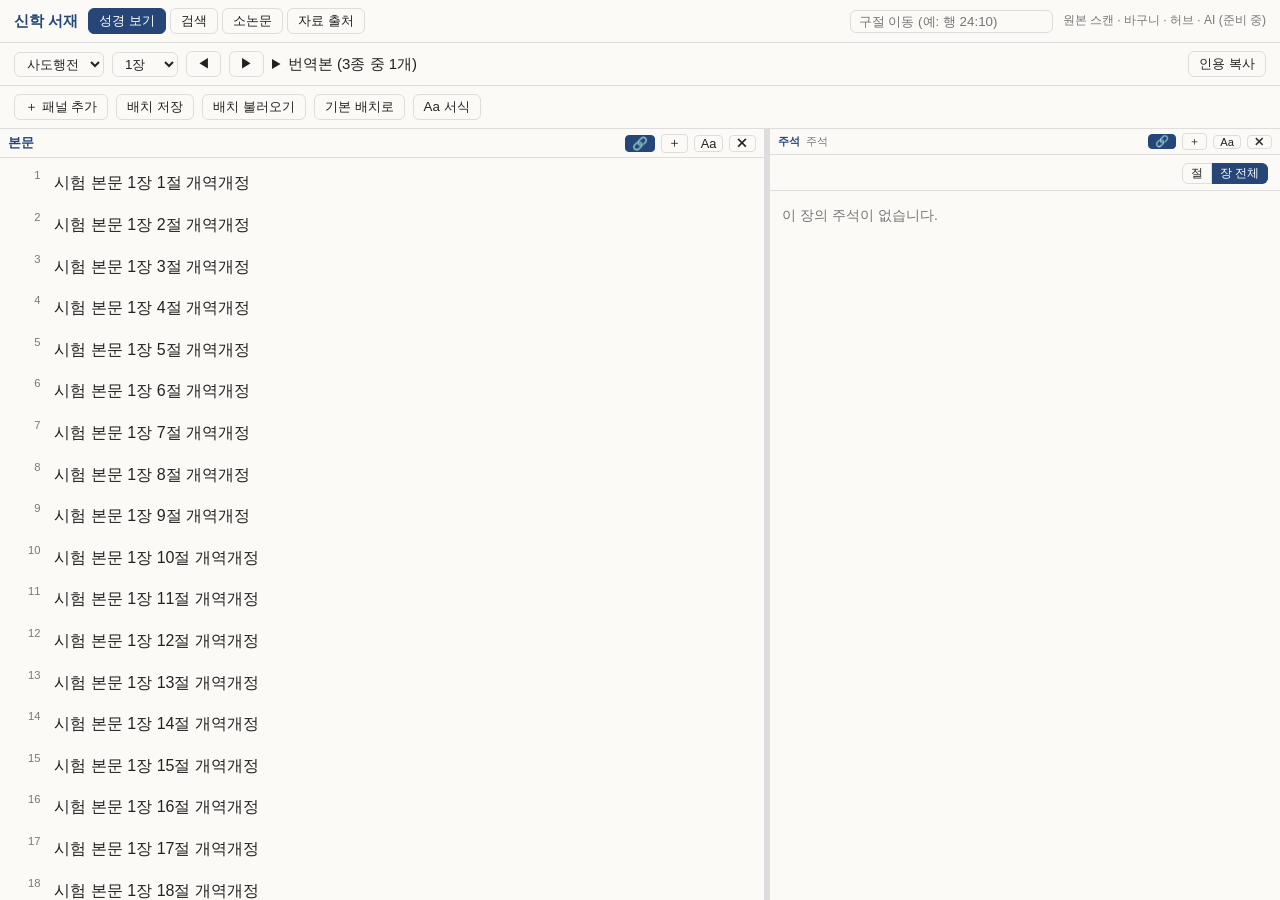
==== ui/index.html @ 029dcd27 "저작권 만료 기본 자료(개역한글·KJV·WEB 등)를 앱에 내장 - bundle.resources에 resources/free/* 추가(퍼블릭 도메인 자료 2묶음 + 선언) - 첫" ====
<!doctype html>
<html lang="ko">
<head>
<meta charset="utf-8">
<title>신학 서재</title>
<link rel="stylesheet" href="fonts.css">
<link rel="stylesheet" href="style.css">
<link rel="stylesheet" href="layout.css">
</head>
<body>
<header>
  <strong class="brand">신학 서재</strong>
  <nav id="tabs">
    <button data-view="bible" class="on">성경 보기</button>
    <button data-view="search">검색</button>
    <button data-view="articles">소논문</button>
    <button data-view="sources">자료 출처</button>
  </nav>
  <span class="spacer"></span>
  <input id="goto" placeholder="구절 이동 (예: 행 24:10)" size="22">
  <span class="future" title="이번 범위가 아닙니다">원본 스캔 · 바구니 · 허브 · AI (준비 중)</span>
</header>
<main>
  <section id="view-bible">
    <div class="bar">
      <select id="book"></select>
      <select id="chap"></select>
      <button id="prev">◀</button><button id="next">▶</button>
      <details id="vers-box" class="versbox"><summary id="vers-sum">번역본</summary><div id="vers" class="vers"></div></details>
      <span class="spacer"></span>
      <button id="cite" title="선택한 절과 출처를 복사합니다 (2,000자 제한)">인용 복사</button>
    </div>
    <div class="bar layout-bar">
      <button id="add-panel" title="패널 추가">＋ 패널 추가</button>
      <button id="layout-save" title="이름 붙여 배치 저장">배치 저장</button>
      <button id="layout-load" title="저장한 배치 불러오기">배치 불러오기</button>
      <button id="layout-default" title="기본 배치로">기본 배치로</button>
      <button id="format-btn" title="글 서식">Aa 서식</button>
      <span id="layout-name" class="muted"></span>
    </div>
    <div id="workspace"><div id="narrow-bar" class="narrow-bar" hidden></div><div id="panes"></div></div>
  </section>
  <section id="view-search" hidden>
    <div class="bar">
      <div id="idxnote" class="muted" hidden></div><input id="q" placeholder="검색어 (구절 표기를 넣으면 그 자리로 이동)" size="40">
      <select id="area"><option value="bible">성경 본문(고른 번역본)</option><option value="comm">주석</option></select>
      <button id="dosearch">검색</button>
    </div>
    <div id="results" class="pane"></div>
  </section>
  <section id="view-articles" hidden>
    <div class="cols"><div id="articlelist" class="pane"></div><div id="articlebody" class="pane side"><p id="article-empty">왼쪽 목록에서 소논문을 누르면 본문이 나옵니다.</p></div></div>
  </section>
  <section id="view-sources" hidden>
    <div class="pane">
      <div id="updbox" class="bar"><span id="updver" class="muted"></span> <button id="updcheck">업데이트 확인</button> <button id="updgo" hidden>지금 다시 시작</button> <span id="updmsg" class="muted"></span> <details class="src-help"><summary>업데이트용 GitHub 주소</summary><div class="bar"><input id="updtoken" type="password" placeholder="https://…@github.com/소유자/저장소 (비워 두면 자료 출처의 주소를 씁니다)" size="50"><button id="updtokensave">저장</button></div></details></div>
      <div id="firstrun" class="note" hidden>처음 쓰시나요? 아래 <b>기본 자료 받기</b>로 저작권 자유 자료를 바로 받거나, <b>주소 넣기</b>로 받은 주소를 붙여 넣으세요.</div>
      <div class="bar"><button id="freebtn">기본 자료 받기 (저작권 자유)</button> <button id="pickfiles">파일로 추가</button> <button id="pickfolder">폴더로 추가</button> <span class="muted">(파일·폴더를 이 창에 끌어다 놓아도 됩니다)</span></div>
      <div id="freestatus" class="note" hidden><b id="freestatus-label">기본 자료(저작권 만료) 설치됨</b> <button id="free-reinstall">기본 자료 다시 설치</button></div>
      <details class="src-help"><summary>기본 자료 저작권 안내</summary><p class="muted">개역한글 © 대한성서공회 1961 — 저작재산권 보호기간 만료(2011-12-31). 성명 표시 및 본문 동일성 유지. / KJV 1769 Public Domain (영국은 Crown copyright) / WEB · YLT · Darby · NHEB Public Domain / 원어사전 BDB·Thayer·Strong Public Domain</p></details>
      <h3>자료 출처 추가 (주소 넣기)</h3>
      <p class="muted">받은 주소 하나를 붙여 넣으세요. 주소는 운영체제 보안 저장소에만 보관되고 화면과 기록에 남기지 않습니다.</p>
      <details class="src-help"><summary>주소 형식 보기</summary><p class="muted"><b>GitHub 주소</b>: <code>https://&lt;토큰&gt;@github.com/&lt;소유자&gt;/&lt;저장소&gt;</code> (공개 저장소는 토큰 없이 <code>https://github.com/&lt;소유자&gt;/&lt;저장소&gt;</code>). 릴리스 db 의 자료를 받습니다. 그 밖에는 <code>…/theolib.json</code> 주소를 넣습니다.</p></details>
      <div class="bar"><input id="srcurl" type="password" placeholder="https://…@github.com/소유자/저장소 또는 …/theolib.json" size="60"><button id="srcshow" title="주소 보기">보기</button><button id="srccheck">확인</button></div>
      <div id="srcpreview"></div>
      <div id="itemsbox"></div>
      <h3>설치된 출처</h3>
      <div id="srclist"></div>
      <div id="progress" hidden><div class="barfill"><div id="fill"></div></div><span id="ptext"></span> <button id="cancel">취소</button><div id="pitems" class="muted"></div></div>
      <div id="srcmsg" class="muted"></div>
    </div>
  </section>
</main>
<script src="dev-mock.js"></script>
<script src="format.js"></script>
<script src="layout.js"></script>
<script src="app.js"></script>
</body>
</html>
---- ui/fonts.css ----
/* fonts.css — 앱에 내장한 글꼴(ui/fonts/*.woff2).
   인터넷·CDN 을 쓰지 않고 앱 안의 파일만 부른다.
   출처: 나눔글꼴(NAVER, SIL OFL 1.1) · 서울서체(서울특별시, 공공누리 제1유형) */

/* ---- 나눔고딕 */
@font-face {
  font-family: '나눔고딕';
  font-weight: 400;
  font-style: normal;
  font-display: swap;
  src: url('fonts/NanumGothic-Regular.woff2') format('woff2');
}
@font-face {
  font-family: '나눔고딕';
  font-weight: 700;
  font-style: normal;
  font-display: swap;
  src: url('fonts/NanumGothic-Bold.woff2') format('woff2');
}

/* ---- 나눔명조 */
@font-face {
  font-family: '나눔명조';
  font-weight: 400;
  font-style: normal;
  font-display: swap;
  src: url('fonts/NanumMyeongjo-Regular.woff2') format('woff2');
}
@font-face {
  font-family: '나눔명조';
  font-weight: 700;
  font-style: normal;
  font-display: swap;
  src: url('fonts/NanumMyeongjo-Bold.woff2') format('woff2');
}

/* ---- 나눔바른고딕 */
@font-face {
  font-family: '나눔바른고딕';
  font-weight: 400;
  font-style: normal;
  font-display: swap;
  src: url('fonts/NanumBarunGothic-Regular.woff2') format('woff2');
}
@font-face {
  font-family: '나눔바른고딕';
  font-weight: 700;
  font-style: normal;
  font-display: swap;
  src: url('fonts/NanumBarunGothic-Bold.woff2') format('woff2');
}

/* ---- 나눔스퀘어 */
@font-face {
  font-family: '나눔스퀘어';
  font-weight: 400;
  font-style: normal;
  font-display: swap;
  src: url('fonts/NanumSquare-Regular.woff2') format('woff2');
}
@font-face {
  font-family: '나눔스퀘어';
  font-weight: 700;
  font-style: normal;
  font-display: swap;
  src: url('fonts/NanumSquare-Bold.woff2') format('woff2');
}

/* ---- 서울한강체 */
@font-face {
  font-family: '서울한강체';
  font-weight: 400;
  font-style: normal;
  font-display: swap;
  src: url('fonts/SeoulHangang-Medium.woff2') format('woff2');
}
@font-face {
  font-family: '서울한강체';
  font-weight: 700;
  font-style: normal;
  font-display: swap;
  src: url('fonts/SeoulHangang-Bold.woff2') format('woff2');
}

/* ---- 서울남산체 */
@font-face {
  font-family: '서울남산체';
  font-weight: 400;
  font-style: normal;
  font-display: swap;
  src: url('fonts/SeoulNamsan-Medium.woff2') format('woff2');
}
@font-face {
  font-family: '서울남산체';
  font-weight: 700;
  font-style: normal;
  font-display: swap;
  src: url('fonts/SeoulNamsan-Bold.woff2') format('woff2');
}
---- ui/style.css ----
:root{--bg:#fbfaf7;--fg:#222;--mut:#777;--line:#ddd;--acc:#264678;--sel:#fff3c4;--err:#c0392b}
@media (prefers-color-scheme:dark){:root{--bg:#1c1c1e;--fg:#e8e8e8;--mut:#999;--line:#3a3a3c;--acc:#8fb4ee;--sel:#4a4220;--err:#e06c75}}
*{box-sizing:border-box}
html,body{height:100%;margin:0}
body{background:var(--bg);color:var(--fg);font-family:var(--ui-font,-apple-system,"Apple SD Gothic Neo","Malgun Gothic",sans-serif);font-size:var(--ui-size,15px);line-height:var(--ui-line,1.6);letter-spacing:var(--ui-letter,0em);display:flex;flex-direction:column}
header{display:flex;gap:10px;align-items:center;padding:8px 14px;border-bottom:1px solid var(--line)}
.brand{color:var(--acc)}
.spacer{flex:1}
.future{font-size:.8em;color:var(--mut)}
nav button,.bar button,button{background:none;border:1px solid var(--line);color:var(--fg);padding:3px 10px;border-radius:6px;cursor:pointer}
nav button.on,button.on{background:var(--acc);color:#fff;border-color:var(--acc)}
input,select{background:var(--bg);color:var(--fg);border:1px solid var(--line);border-radius:6px;padding:3px 8px}
main{flex:1;min-height:0;display:flex}
section{flex:1;display:flex;flex-direction:column;min-width:0}
section[hidden]{display:none}
.bar{display:flex;gap:8px;align-items:center;padding:8px 14px;border-bottom:1px solid var(--line);flex-wrap:wrap}
.vers label{margin-right:8px;white-space:nowrap;font-size:.867em}
.cols{flex:1;display:flex;min-height:0}
.pane{overflow:auto;padding:12px 16px;flex:1}
.side{flex:0 0 42%;border-left:1px solid var(--line)}
.muted{color:var(--mut)}
.vrow{display:flex;gap:14px;padding:4px 6px;border-radius:6px;cursor:pointer}
.vrow.sel{background:var(--sel)}
.vrow .n{color:var(--mut);width:2em;text-align:right;flex:none}
.vrow .t{flex:1;min-width:0}
.vrow .t .vn{font-size:.733em;color:var(--mut);margin-right:6px}
a.sc{font-size:.667em;color:var(--acc);vertical-align:super;margin:0 2px;cursor:pointer;text-decoration:none}
.subtabs{display:flex;gap:4px;flex-wrap:wrap;margin:6px 0}
.subtabs button.on{font-weight:600}
.note{border-top:1px solid var(--line);padding:8px 0}
.note h4{margin:0 0 4px;font-size:.933em}
.tag{display:inline-block;font-size:.733em;background:var(--line);border-radius:10px;padding:0 8px;margin-right:6px;color:var(--fg)}
table.parse{border-collapse:collapse;font-size:.867em;width:100%}
table.parse td,table.parse th{border-bottom:1px solid var(--line);padding:2px 6px;text-align:left}
table.parse tr{cursor:pointer}
.lex{border:1px solid var(--line);border-radius:8px;padding:8px 12px;margin-top:10px}
.hit{padding:6px 0;border-bottom:1px solid var(--line);cursor:pointer}
.sr-summary{color:var(--mut);font-size:.867em;margin-bottom:4px}
.sr-filter-bar{display:flex;gap:6px;flex-wrap:wrap;margin:6px 0 10px}
.sr-filter{font-size:.8em}
.sr-empty{padding:16px 8px;text-align:center}
.sr-empty p{margin:4px 0}
.hit b{background:var(--sel);color:inherit}
.hit mark{background:var(--hl,#ffe08a);color:inherit}
.file{display:flex;gap:10px;align-items:center;padding:4px 0}
.barfill{height:8px;background:var(--line);border-radius:4px;overflow:hidden;width:360px;display:inline-block;vertical-align:middle}
#fill{height:100%;width:0;background:var(--acc)}
.err{color:var(--err,#c0392b)}

.versbox{display:inline-block;vertical-align:top;position:relative}
.versbox .vers{position:absolute;z-index:5;background:var(--bg,#fff);border:1px solid var(--line,#bbb);padding:6px;max-height:320px;overflow:auto;width:340px}
.versbox .vers label{display:block;white-space:nowrap}
.versbox .vers .g{font-weight:bold;margin-top:4px}
#article-title{font-weight:bold}
progress{width:260px}

table.items{border-collapse:collapse;width:100%}
table.items th{cursor:pointer;text-align:left;background:#f3f3f3;position:sticky;top:0}
table.items td,table.items th{padding:2px 8px;border-bottom:1px solid #eee}
table.items tr.hidden-row{opacity:.45}
table.items tr.hidden-row:hover{opacity:.8}
.hide-toggle{font-size:11px;padding:0 6px;margin-right:6px;border:1px solid var(--line);border-radius:4px;background:none;color:var(--mut);cursor:pointer}
.src-help summary{cursor:pointer;color:var(--acc);font-size:13px}
.itemscroll{max-height:420px;overflow:auto;border:1px solid #ddd}

/* ---- 자료 받기: 종류별 상자·타일·영역 선택 ---- */
#itemsbox{display:flex;flex-direction:column;min-height:0;border:1px solid var(--line);border-radius:8px;background:var(--bg);position:relative}
#itemsbox .it-bar{display:flex;gap:8px;align-items:center;padding:8px 12px;border-bottom:1px solid var(--line);flex-wrap:wrap}
#itemsbox .it-bar input{flex:1 1 180px;min-width:120px}
#itemsbox .it-fbtn{border:1px solid var(--line);border-radius:14px;padding:2px 12px;font-size:12.5px;background:none;color:var(--fg);cursor:pointer}
#itemsbox .it-fbtn.on{background:var(--acc);color:#fff;border-color:var(--acc)}
/* 스크롤 영역: 높이를 명시해 내부 스크롤을 만들고, 아래 고정 줄이 항상 보이게 한다. */
#itemsbox .it-scroll{overflow:auto;flex:1;min-height:200px;max-height:min(58vh,720px);padding:10px 12px;display:flex;flex-direction:column;gap:6px}
.it-empty{padding:20px;text-align:center}

/* ---- 접힌 요약 줄 목록 ---- */
.it-row{border:1px solid var(--line);border-radius:8px;overflow:hidden}
.it-row-head{display:flex;align-items:center;gap:10px;padding:7px 12px;cursor:pointer}
.it-row-head .spacer{flex:1}
.it-row-name{font-weight:700;font-size:14px;white-space:nowrap}
.it-row-meta{font-size:12.5px;white-space:nowrap;overflow:hidden;text-overflow:ellipsis}
/* 세 상태 체크박스(전부/일부/없음) —— 브라우저 기본 모양에 기대지 않고 CSS 로 그린다 */
.it-cbox{flex:none;width:18px;height:18px;border:1.5px solid var(--line);border-radius:4px;background:var(--bg);cursor:pointer;padding:0;position:relative}
.it-cbox.on{background:var(--acc);border-color:var(--acc)}
.it-cbox.on::after{content:'';position:absolute;left:5px;top:2px;width:5px;height:9px;border:solid #fff;border-width:0 2px 2px 0;transform:rotate(45deg)}
.it-cbox.part{border-color:var(--acc)}
.it-cbox.part::after{content:'';position:absolute;left:3px;top:8px;width:10px;height:2px;background:var(--acc)}
.it-row-exp{flex:none;border:none;background:none;color:var(--acc);cursor:pointer;font-size:14px;padding:0;min-width:16px}
.it-row-body{padding:4px 8px 8px 12px;border-top:1px solid var(--line);background:color-mix(in srgb, var(--line) 12%, transparent)}
.it-row-body[hidden]{display:none}
.it-card{border:1px solid var(--line);border-radius:10px;overflow:visible;outline:none;padding:0 0 4px}
.it-card:focus-within{box-shadow:0 0 0 2px var(--acc)}
.it-head{display:flex;align-items:center;gap:10px;padding:8px 12px;background:color-mix(in srgb, var(--line) 40%, transparent);border-bottom:1px solid var(--line);border-radius:10px 10px 0 0}
.it-cfold{border:none;background:none;color:var(--fg);cursor:pointer;font-size:14px;display:flex;align-items:center;gap:4px;padding:0}
.it-stats{font-size:12.5px}
.it-selall{border:1px solid var(--line);border-radius:6px;background:none;color:var(--acc);cursor:pointer;font-size:12.5px;padding:2px 10px}
.it-sub{margin-top:8px}
.it-subh{font-size:12px;color:var(--mut);font-weight:600;margin:0 2px 6px}
.it-tiles{display:grid;grid-template-columns:repeat(auto-fill,minmax(min(210px,100%),1fr));gap:8px;min-width:0}
.it-tile{position:relative;display:flex;flex-direction:column;gap:3px;align-items:flex-start;text-align:left;border:1px solid var(--line);border-radius:8px;background:var(--bg);padding:8px 10px;cursor:pointer;color:var(--fg);overflow:hidden;user-select:none;-webkit-user-select:none;min-height:0}
.it-tile.on{border-color:var(--acc);border-width:2px;padding:7px 9px;background:color-mix(in srgb, var(--acc) 8%, var(--bg));box-shadow:0 0 0 1px var(--acc)}
.it-tile.on .it-name,.it-tile.on .it-tile-meta,.it-tile.on .it-grp,.it-tile.on .it-bytes,.it-tile.on .it-license{color:var(--fg)}
.it-tile.hidden .it-name,.it-tile.hidden .it-tile-meta,.it-tile.hidden .it-license{opacity:.55}
.it-tile-top{display:flex;align-items:center;justify-content:space-between;gap:6px;width:100%}
.it-name{font-weight:700;font-size:14px}
.it-hide{font-size:10px;color:var(--mut);cursor:pointer;border:1px solid var(--line);border-radius:4px;padding:0 5px;opacity:0;transition:opacity .12s}
.it-tile:hover .it-hide,.it-tile:focus-within .it-hide{opacity:1}
.it-tile-meta{display:flex;align-items:center;gap:8px;font-size:12px;color:var(--mut);flex-wrap:wrap}
.it-grp{font-size:12px;color:var(--mut)}
.it-status{font-size:11px;border-radius:10px;padding:0 8px;line-height:1.5}
.it-status.st-have{color:#2e7d32;background:color-mix(in srgb, #2e7d32 15%, transparent)}
.it-status.st-new{color:#b45309;background:color-mix(in srgb, #b45309 15%, transparent)}
.it-bytes{font-size:12px}
.it-license{font-size:11px;color:var(--mut)}
.it-progress{position:absolute;left:0;bottom:0;height:3px;width:0;background:var(--acc)}
.it-foot{display:flex;gap:8px;align-items:center;padding:8px 12px;border-top:1px solid var(--line);background:var(--bg);z-index:3;flex:none;position:sticky;bottom:0;box-shadow:0 -2px 6px color-mix(in srgb, var(--fg) 8%, transparent)}
.it-foot .spacer{flex:1}
.it-foot button{min-height:32px}
.it-rect{position:fixed;border:1px solid var(--acc);background:color-mix(in srgb, var(--acc) 15%, transparent);z-index:1000;pointer-events:none}
.dragging{user-select:none;-webkit-user-select:none;cursor:crosshair}
.dragging *{user-select:none!important;-webkit-user-select:none!important}

/* 390px 이하: 타일 한 열 */
@media (max-width: 430px){
  .it-tiles{grid-template-columns:minmax(0,1fr)}
}

/* ---- 소논문 화면 ---- */
#view-articles .cols{flex:1;display:flex;min-height:0}
#articlelist{flex:0 0 38%;min-width:0}
#articlebody.side{flex:1 1 auto;flex-basis:auto}
#articlelist .hit{padding:8px 10px;border-radius:6px}
#articlelist .hit:hover{background:var(--sel)}
#articlelist .hit.sel{background:var(--sel)}
#article-title{font-weight:700;font-size:1.2em;margin:0 0 12px;line-height:1.4}
#articlebody .art-body{max-width:var(--body-maxw,46em)}
#article-meta{font-size:.8em;color:var(--mut);margin:0 0 12px}
#article-empty{color:var(--mut);padding:16px 8px}
/* 좁은 화면: 목록과 본문을 위아래로(본문은 선택 후에만) */
@media (max-width: 719px){
  #view-articles .cols{flex-direction:column}
  #articlelist{flex:none;max-height:40%;overflow:auto;border-bottom:1px solid var(--line)}
  #articlebody.side{flex:1;border-left:none}
}


/* ---- 좁은 화면(720px 미만): 위쪽 바가 줄바꿈되어 넘치지 않고, 누르는 단추는 36px 이상 */
@media (max-width: 719px) {
  header { flex-wrap: wrap; gap: 8px; padding: 8px 10px; }
  header .future { display: none; } /* 비필수 안내 문구 숨김 */
  #goto { min-width: 0; flex: 1 1 120px; }
  nav#tabs { flex-wrap: wrap; }
  nav#tabs button, .bar button, button { min-height: 36px; }
  .bar { gap: 6px; padding: 6px 10px; }
  .bar select, .bar input { min-height: 32px; }
  #cite, #add-panel, #layout-save, #layout-load, #layout-default, #format-btn { min-height: 36px; }
  body { min-width: 0; }
  .versbox .vers { width: 88vw; max-width: 340px; right: 0; left: auto; }
  #goto { width: auto; }
}
/* 책별 주석 시리즈 타일(최소 스타일) */
.it-sexp{font-size:12px;color:var(--acc);cursor:pointer;white-space:nowrap}
.it-books{display:flex;flex-direction:column;gap:6px;min-width:0;padding:4px 0 6px 10px;border-left:2px solid var(--line)}
.comm-miss{margin:8px 0;padding:8px 10px;border:1px dashed var(--line);border-radius:6px}

/* ---- 책갈피·메모·하이라이트 (절 표식·배경·메뉴·말풍선·대화상자·내 기록) ---- */
/* 하이라이트 배경(절마다 색). 반투명으로 밝게/어둡게 모두에서 살짝 보인다. */
.vrow.hl-yellow{background:rgba(255,214,60,.35)}
.vrow.hl-green{background:rgba(80,200,120,.30)}
.vrow.hl-pink{background:rgba(255,110,170,.28)}
.vrow.sel.hl-yellow,.vrow.sel.hl-green,.vrow.sel.hl-pink{background:var(--sel)}
/* 절 번호 옆 작은 표식(책갈피·메모) */
.umark{font-size:.72em;margin-left:3px;cursor:pointer;vertical-align:baseline;user-select:none;-webkit-user-select:none}
.umark.bm{color:var(--acc)}
.umark.mm{color:var(--acc)}

/* 절 메뉴(오른쪽 클릭 / 맥 Ctrl+클릭 / 길게 누르기) */
.verse-menu{position:fixed;z-index:2000;min-width:172px;background:var(--bg);border:1px solid var(--line);border-radius:8px;box-shadow:0 6px 20px rgba(0,0,0,.18);padding:4px;font-size:13px}
.verse-menu .vm-head{padding:3px 8px;font-weight:700;color:var(--mut);font-size:12px;border-bottom:1px solid var(--line);margin-bottom:3px}
.verse-menu .vm-sep{height:1px;background:var(--line);margin:3px 4px}
.verse-menu button{display:block;width:100%;text-align:left;border:none;background:none;color:var(--fg);padding:5px 8px;border-radius:5px;cursor:pointer;font-size:13px}
.verse-menu button:hover{background:var(--line)}
.verse-menu button.on{color:var(--acc);font-weight:600}
.verse-menu button.cm-yellow::before,.verse-menu button.cm-green::before,.verse-menu button.cm-pink::before{content:'';display:inline-block;width:10px;height:10px;border-radius:3px;margin-right:8px;vertical-align:middle}
.verse-menu button.cm-yellow::before{background:#ffd63c}
.verse-menu button.cm-green::before{background:#50c878}
.verse-menu button.cm-pink::before{background:#ff6eaa}

/* 메모 말풍선 */
.memo-bubble{position:fixed;z-index:2000;max-width:320px;background:var(--bg);border:1px solid var(--line);border-radius:8px;box-shadow:0 6px 20px rgba(0,0,0,.18);padding:8px 10px;font-size:13px;white-space:pre-wrap}

/* 메모 대화 상자 */
.memo-dialog-backdrop{position:fixed;inset:0;z-index:2100;background:rgba(0,0,0,.32);display:flex;align-items:center;justify-content:center;padding:16px}
.memo-dialog-backdrop[hidden]{display:none}
.memo-dialog{width:min(420px,92vw);background:var(--bg);border:1px solid var(--line);border-radius:10px;box-shadow:0 10px 30px rgba(0,0,0,.25);display:flex;flex-direction:column}
.memo-dialog .md-head{display:flex;align-items:baseline;gap:8px;padding:10px 12px;border-bottom:1px solid var(--line)}
.memo-dialog .md-ref{font-size:12px}
.memo-dialog .md-body{min-height:120px;resize:vertical;border:none;background:var(--bg);color:var(--fg);padding:10px 12px;font:inherit;line-height:1.6}
.memo-dialog .md-body:focus{outline:none}
.memo-dialog .md-actions{display:flex;gap:8px;align-items:center;padding:8px 12px;border-top:1px solid var(--line)}
.memo-dialog .md-actions .spacer{flex:1}
.memo-dialog .md-actions button{min-height:32px}
.memo-dialog .md-save{background:var(--acc);color:#fff;border-color:var(--acc);font-weight:600}
.memo-dialog .md-del{color:var(--err);border-color:var(--err)}

/* 내 기록 패널 */
.rec-bar{display:flex;align-items:center;gap:8px;padding:6px 0 8px;border-bottom:1px solid var(--line)}
.rec-bar input{flex:1;min-width:0}
.rec-list{display:flex;flex-direction:column;gap:2px;padding-top:6px}
.rec-item{display:flex;align-items:baseline;gap:8px;padding:6px 8px;border-radius:6px;cursor:pointer}
.rec-item:hover{background:var(--sel)}
.rec-icon{flex:none}
.rec-ref{flex:none;font-weight:600;font-size:13px;color:var(--acc);white-space:nowrap}
.rec-body{flex:1;min-width:0;overflow:hidden;text-overflow:ellipsis;white-space:nowrap;color:var(--fg);font-size:13px}
---- ui/layout.css ----
/* layout.css — 성경 보기 화면의 패널 트리·끌어 놓기·경계선 스타일 */

/* ---- 패널 트리 */
#workspace { flex: 1; min-height: 0; display: flex; }
#panes { flex: 1; min-width: 0; min-height: 0; display: flex; overflow: hidden; }

.p-split { display: flex; min-width: 0; min-height: 0; flex: 1; position: relative; }
.p-split.horizontal { flex-direction: row; }
.p-split.vertical { flex-direction: column; }

/* 경계선(grip) */
.p-grip { flex: 0 0 6px; cursor: col-resize; background: var(--line, #ddd); }
.p-split.vertical > .p-grip { cursor: row-resize; }
.p-grip:hover { background: var(--acc, #264678); }

/* 패널 */
.p-pane { display: flex; flex-direction: column; min-width: 160px; min-height: 160px; overflow: hidden; position: relative; flex-basis: 0; }
.p-split { --ratio: 0.5; }
.p-split > .p-pane:first-child, .p-split > .p-split:first-child { flex-grow: calc(var(--ratio) * 1000); flex-basis: 0; }
.p-split > .p-pane:last-child, .p-split > .p-split:last-child { flex-grow: calc((1 - var(--ratio)) * 1000); flex-basis: 0; }
.p-head {
  display: flex; align-items: center; gap: 6px; padding: 4px 8px;
  border-bottom: 1px solid var(--line, #ddd); cursor: grab; user-select: none;
  background: var(--bg, #fff); flex: none;
}
.p-head:active { cursor: grabbing; }
.p-kind { font-weight: 600; font-size: .8em; color: var(--acc, #264678); white-space: nowrap; }
.p-res { flex: 1; font-size: .8em; color: var(--mut, #777); overflow: hidden; text-overflow: ellipsis; white-space: nowrap; }
.p-btn, .p-link { background: none; border: 1px solid var(--line, #ddd); border-radius: 4px; cursor: pointer; font-size: .8em; padding: 0 6px; color: var(--fg, #222); }
.p-link.on { background: var(--acc, #264678); color: #fff; border-color: var(--acc, #264678); }
.p-body { flex: 1; overflow: auto; padding: 8px 12px; min-height: 0; }

/* 드래그 드롭 힌트 (포인터 이벤트) */
.p-pane.dragging { opacity: 0.4; }
body.p-dragging, body.p-dragging * { cursor: grabbing; }
.p-pane.drop-center { outline: 2px dashed var(--acc, #264678); outline-offset: -2px; }
.p-pane.drop-edge { outline: 2px solid transparent; }
.p-pane.drop-edge::before {
  content: ''; position: absolute; inset: 0; z-index: 3; pointer-events: none;
  background: color-mix(in srgb, var(--acc, #264678) 22%, transparent); border-radius: 4px;
}
.p-pane.drop-edge-t::before { inset: 0 0 50% 0; }
.p-pane.drop-edge-b::before { inset: 50% 0 0 0; }
.p-pane.drop-edge-l::before { inset: 0 50% 0 0; }
.p-pane.drop-edge-r::before { inset: 0 0 0 50%; }

/* ---- 서식 변수 적용 대상 */
.fmt-body { font-family: var(--body-font); font-size: var(--body-size); line-height: var(--body-line); letter-spacing: var(--body-letter); text-align: var(--body-align); }
.fmt-body .t, .fmt-body { }
.fmt-note { font-family: var(--note-font); font-size: var(--note-size); line-height: var(--note-line); letter-spacing: var(--note-letter); }
.fmt-orig { font-family: var(--orig-font); font-size: var(--orig-size); line-height: var(--orig-line); letter-spacing: var(--orig-letter); }

/* 절 번호 모양 */
.vnum { }
.vnum.super { vertical-align: super; font-size: 0.7em; color: var(--mut, #777); }
.vnum.bracket { color: var(--mut, #777); }
.vnum.hidden { display: none; }

/* 좁은 창(720px 미만)에서는 세로로 쌓고, 한 번에 하나씩 넘겨 보는 탭 줄을 둔다 */
#narrow-bar { display: none; }
@media (max-width: 719px) {
  .p-split.horizontal { flex-direction: column; }
  .p-split.horizontal > .p-grip { cursor: row-resize; }
  #narrow-bar.on { display: flex; gap: 4px; flex-wrap: wrap; padding: 6px 8px; border-bottom: 1px solid var(--line); }
  #narrow-bar .narrow-tab { min-height: 36px; padding: 0 12px; }
  /* 좁은 화면에서는 활성 패널 하나만 보여준다 */
  #panes .p-pane { display: none; }
  #panes .p-pane.narrow-active { display: flex; }
}

/* ---- 테마 (format.js 가 html 요소에 클래스를 붙인다) */
html.dark { --bg: #1c1c1e; --fg: #e8e8e8; --mut: #999; --line: #3a3a3c; --acc: #8fb4ee; --sel: #4a4220; --err: #e06c75; }
html.sepia { --bg: #f4ecd8; --fg: #5b4636; --mut: #8a7a68; --line: #ddd0b8; --acc: #8b5e3c; --sel: #ffe9b8; --err: #a4452c; }
html.light { --bg: #fbfaf7; --fg: #222; --mut: #777; --line: #ddd; --acc: #264678; --sel: #fff3c4; --err: #c0392b; }
mark { background: var(--hl, #ffe08a); }

/* 글 폭·문단 간격 등을 글 본문에 적용 */
.fmt-body .t { max-width: var(--body-maxw); }
.fmt-body .vrow { margin-bottom: var(--body-para); }
.fmt-note .note { margin-bottom: var(--note-para); }
.fmt-note .note > div { max-width: var(--note-maxw); }

/* 절마다 줄바꿈(거짓이면 절이 이어서 붙는다) */
#panes.fmt-no-lb .vrow { display: inline; }
#panes.fmt-no-lb .vrow .n { margin-right: 0.4em; }

/* ---- 번역본 표시 방식: 위아래(기본) / 나란히 ---- */
.vers-layout { display: flex; gap: 0; margin: 0 0 8px; flex-wrap: wrap; }
.vers-layout button { font-size: .75em; padding: 1px 10px; border: 1px solid var(--line); background: none; color: var(--fg); cursor: pointer; }
.vers-layout button:first-child { border-radius: 6px 0 0 6px; }
.vers-layout button:last-child { border-radius: 0 6px 6px 0; border-left: none; }
.vers-layout button.on { background: var(--acc); color: #fff; border-color: var(--acc); }
/* 한 절 안의 여러 번역본을 세로로 쌓는다(기본). */
.vrow .t .tline { display: block; }
/* 나란히: 절 번호 오른쪽에 번역본들이 같은 높이의 칸으로 나란히 선다. */
.vrow.side { display: flex; gap: 12px; align-items: flex-start; }
.vrow.side .n { flex: none; }
.vrow.side .t { flex: 1; min-width: 0; display: grid; grid-template-columns: repeat(var(--side-cols, 1), minmax(0, 1fr)); gap: 10px; }
.vrow.side .t .tline { margin: 0; }
.vrow.side .t .vn { display: block; font-size: 11px; color: var(--mut); margin: 0 0 1px; }

/* 절 번호 모양 */
.vnum.super { vertical-align: super; font-size: 0.7em; color: var(--mut, #777); line-height: 1; }
.vnum.bracket { color: var(--mut, #777); font-size: 0.85em; }
.vnum.bracket::before { content: '('; }
.vnum.bracket::after { content: ')'; }
.vnum.hidden { display: none; }

/* ---- 글 서식 서랍 (오른쪽에 붙고, 열리면 패널 영역이 그만큼 줄어든다) */
.format-pop { flex: none; width: 340px; min-width: 0; border-left: 1px solid var(--line); background: var(--bg); overflow-y: auto; display: flex; flex-direction: column; }
.format-pop[hidden] { display: none; }
.format-pop .fp-head { display: flex; justify-content: space-between; align-items: center; padding: 8px 12px; border-bottom: 1px solid var(--line); flex: none; position: sticky; top: 0; background: var(--bg); z-index: 1; }
.format-pop .fp-close { cursor: pointer; color: var(--mut); font-size: 13px; border: 1px solid var(--line); border-radius: 4px; padding: 0 6px; }
.format-pop .fp-close:hover { background: var(--line); }
.format-pop .fp-body { padding: 10px 12px; }
.format-pop .fp-tabs { display: flex; gap: 4px; flex-wrap: wrap; margin-bottom: 8px; }
.format-pop .fp-tabs button { border: 1px solid var(--line); background: none; color: var(--fg); border-radius: 4px; cursor: pointer; padding: 2px 8px; }
.format-pop .fp-tabs button.on { background: var(--acc); color: #fff; border-color: var(--acc); }
.format-pop .fp-row { display: flex; align-items: center; gap: 8px; margin: 6px 0; flex-wrap: wrap; }
.format-pop .fp-row label { width: 76px; flex: none; color: var(--mut); font-size: .867em; }
.format-pop .fp-row input, .format-pop .fp-row select { background: var(--bg); color: var(--fg); border: 1px solid var(--line); border-radius: 4px; padding: 2px 6px; }
.format-pop .fp-common { border-top: 1px solid var(--line); padding-top: 8px; margin-bottom: 8px; }
.format-pop .fp-vn label { margin-right: 8px; font-size: .867em; }
.format-pop .fp-apply { margin-top: 8px; }
.format-pop .fp-src { margin-top: 10px; padding-top: 8px; border-top: 1px solid var(--line); color: var(--mut, #777); font-size: 11px; line-height: 1.5; }
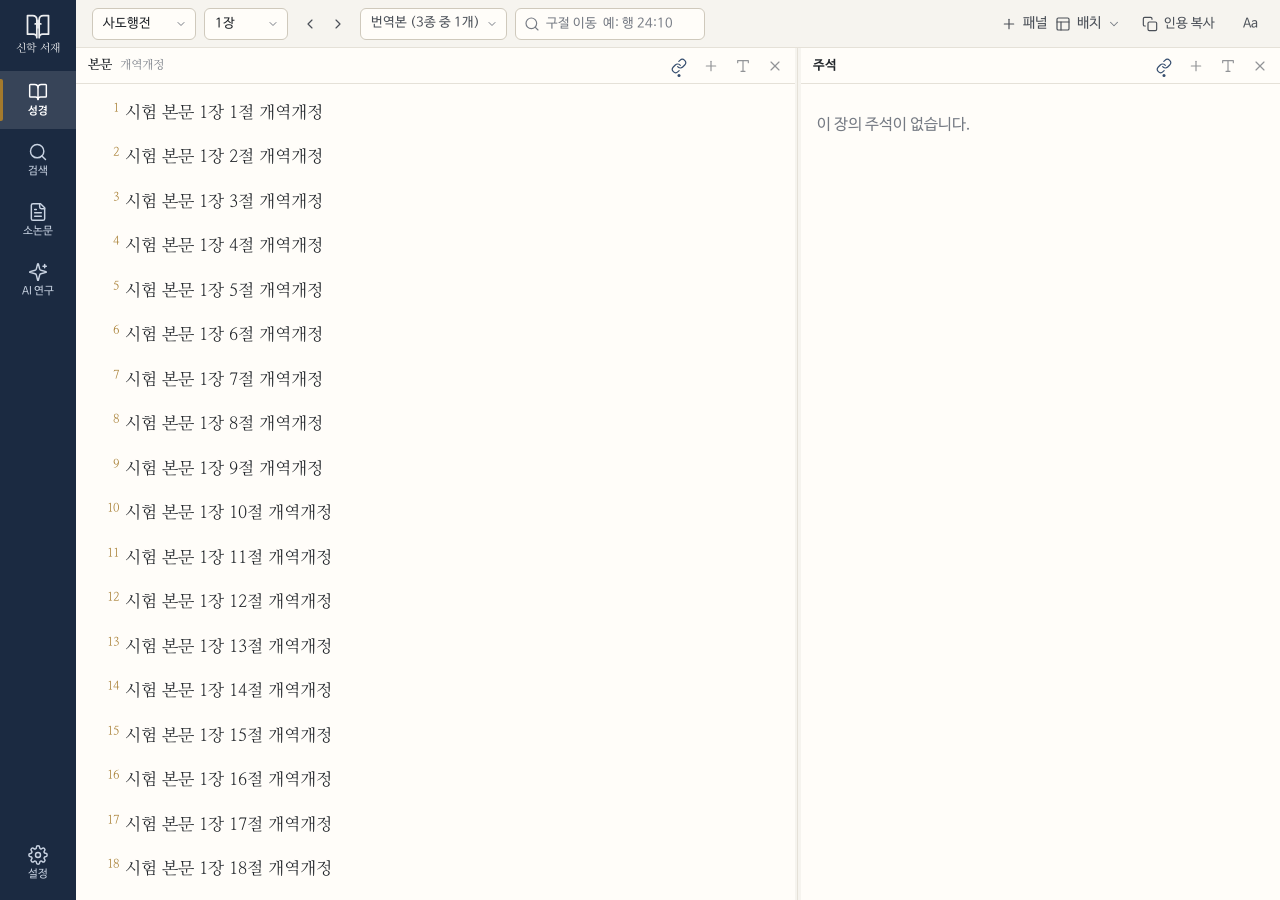
==== commit 0266278b: "0.5.0: 화면 개편, AI 본문연구, 설정 화면(계정·AI 연결·자료·서식), 포터블 모드 - 왼쪽 메뉴 띠와 한 줄 도구줄, 색·글자 토큰, 아이콘, 공통 부품 (docs/U" ====
--- a/ui/index.html
+++ b/ui/index.html
@@ -2,78 +2,214 @@
 <html lang="ko">
 <head>
 <meta charset="utf-8">
+<meta name="viewport" content="width=device-width, initial-scale=1">
 <title>신학 서재</title>
 <link rel="stylesheet" href="fonts.css">
 <link rel="stylesheet" href="style.css">
 <link rel="stylesheet" href="layout.css">
+<link rel="stylesheet" href="study.css">
+<link rel="stylesheet" href="settings.css">
 </head>
 <body>
-<header>
-  <strong class="brand">신학 서재</strong>
-  <nav id="tabs">
-    <button data-view="bible" class="on">성경 보기</button>
-    <button data-view="search">검색</button>
-    <button data-view="articles">소논문</button>
-    <button data-view="sources">자료 출처</button>
-  </nav>
-  <span class="spacer"></span>
-  <input id="goto" placeholder="구절 이동 (예: 행 24:10)" size="22">
-  <span class="future" title="이번 범위가 아닙니다">원본 스캔 · 바구니 · 허브 · AI (준비 중)</span>
-</header>
+<nav id="tabs" aria-label="주 메뉴">
+  <div class="rail-brand">
+    <svg class="rail-mark" viewBox="0 0 24 24" width="28" height="28" fill="none" stroke="currentColor" stroke-width="1.5" stroke-linecap="round" stroke-linejoin="round" aria-hidden="true">
+      <path d="M11 6.5A3.5 3.5 0 0 0 7.5 3H3v16h5a3 3 0 0 1 3 3z"/>
+      <path d="M13 6.5A3.5 3.5 0 0 1 16.5 3H21v16h-5a3 3 0 0 0-3 3z"/>
+      <path d="M12 7.5v6"/><path d="M9.6 10.2h4.8"/>
+    </svg>
+    <span class="rail-brand-name">신학 서재</span>
+  </div>
+  <div class="rail-menu">
+    <button data-view="bible" class="on" title="성경 보기" aria-label="성경 보기"><span class="rail-ico" data-icon="book-open"></span><span class="rail-lab">성경</span></button>
+    <button data-view="search" title="검색" aria-label="검색"><span class="rail-ico" data-icon="search"></span><span class="rail-lab">검색</span></button>
+    <button data-view="articles" title="소논문" aria-label="소논문"><span class="rail-ico" data-icon="file-text"></span><span class="rail-lab">소논문</span></button>
+    <button data-view="study" title="AI 연구" aria-label="AI 연구"><span class="rail-ico" data-icon="sparkles"></span><span class="rail-lab">AI 연구</span></button>
+  </div>
+  <div class="rail-foot">
+    <button data-view="settings" title="설정 (Ctrl+,)" aria-label="설정"><span class="rail-ico" data-icon="settings"></span><span class="rail-lab">설정</span></button>
+  </div>
+</nav>
 <main>
   <section id="view-bible">
     <div class="bar">
-      <select id="book"></select>
-      <select id="chap"></select>
-      <button id="prev">◀</button><button id="next">▶</button>
-      <details id="vers-box" class="versbox"><summary id="vers-sum">번역본</summary><div id="vers" class="vers"></div></details>
+      <div class="bar-left">
+        <select id="book" aria-label="책"></select>
+        <select id="chap" aria-label="장"></select>
+        <div class="seg-nav">
+          <button id="prev" class="icon-btn" title="이전 장" aria-label="이전 장"><span data-icon="chevron-left" data-size="16"></span></button>
+          <button id="next" class="icon-btn" title="다음 장" aria-label="다음 장"><span data-icon="chevron-right" data-size="16"></span></button>
+        </div>
+        <details id="vers-box" class="versbox"><summary id="vers-sum" class="btn-summary">번역본</summary><div id="vers" class="vers"></div></details>
+        <div class="goto-field"><span class="field-ico" data-icon="search" data-size="16"></span><input id="goto" type="text" placeholder="구절 이동  예: 행 24:10" aria-label="구절 이동"></div>
+      </div>
       <span class="spacer"></span>
-      <button id="cite" title="선택한 절과 출처를 복사합니다 (2,000자 제한)">인용 복사</button>
-    </div>
-    <div class="bar layout-bar">
-      <button id="add-panel" title="패널 추가">＋ 패널 추가</button>
-      <button id="layout-save" title="이름 붙여 배치 저장">배치 저장</button>
-      <button id="layout-load" title="저장한 배치 불러오기">배치 불러오기</button>
-      <button id="layout-default" title="기본 배치로">기본 배치로</button>
-      <button id="format-btn" title="글 서식">Aa 서식</button>
-      <span id="layout-name" class="muted"></span>
+      <div class="bar-right">
+        <details id="panel-wrap" class="menu-wrap">
+          <summary class="btn btn-quiet" title="패널 추가"><span data-icon="plus" data-size="16"></span>패널</summary>
+          <div id="panel-menu" class="menu" role="menu"></div>
+        </details>
+        <details id="layout-menu" class="menu-wrap">
+          <summary class="btn btn-quiet" title="배치"><span data-icon="layout" data-size="16"></span>배치<span class="sum-chev" data-icon="chevron-down" data-size="14"></span></summary>
+          <div class="menu" role="menu">
+            <button id="layout-save" type="button">배치 저장</button>
+            <button id="layout-load" type="button">배치 불러오기</button>
+            <button id="layout-default" type="button">기본 배치로</button>
+            <div id="layout-name" class="menu-note"></div>
+          </div>
+        </details>
+        <button id="cite" class="btn btn-quiet" title="선택한 절과 출처를 복사합니다 (2,000자 제한)"><span data-icon="copy" data-size="16"></span><span class="cite-lab">인용 복사</span></button>
+        <button id="format-btn" class="icon-btn" title="글 서식" aria-label="글 서식"><span class="fmt-aa" aria-hidden="true">Aa</span></button>
+      </div>
     </div>
     <div id="workspace"><div id="narrow-bar" class="narrow-bar" hidden></div><div id="panes"></div></div>
   </section>
+
   <section id="view-search" hidden>
     <div class="bar">
-      <div id="idxnote" class="muted" hidden></div><input id="q" placeholder="검색어 (구절 표기를 넣으면 그 자리로 이동)" size="40">
-      <select id="area"><option value="bible">성경 본문(고른 번역본)</option><option value="comm">주석</option></select>
-      <button id="dosearch">검색</button>
-    </div>
-    <div id="results" class="pane"></div>
-  </section>
+      <div id="idxnote" class="muted" hidden></div>
+      <div class="search-field"><span class="field-ico" data-icon="search" data-size="16"></span><input id="q" type="text" placeholder="낱말이나 구절 (구절 표기는 그 자리로 이동)" aria-label="검색어"></div>
+      <select id="area" aria-label="검색 범위"><option value="bible">성경 본문(고른 번역본)</option><option value="comm">주석</option></select>
+      <button id="dosearch" class="btn btn-primary">검색</button>
+    </div>
+    <div id="results" class="pane results-pane"></div>
+  </section>
+
   <section id="view-articles" hidden>
-    <div class="cols"><div id="articlelist" class="pane"></div><div id="articlebody" class="pane side"><p id="article-empty">왼쪽 목록에서 소논문을 누르면 본문이 나옵니다.</p></div></div>
-  </section>
-  <section id="view-sources" hidden>
-    <div class="pane">
-      <div id="updbox" class="bar"><span id="updver" class="muted"></span> <button id="updcheck">업데이트 확인</button> <button id="updgo" hidden>지금 다시 시작</button> <span id="updmsg" class="muted"></span> <details class="src-help"><summary>업데이트용 GitHub 주소</summary><div class="bar"><input id="updtoken" type="password" placeholder="https://…@github.com/소유자/저장소 (비워 두면 자료 출처의 주소를 씁니다)" size="50"><button id="updtokensave">저장</button></div></details></div>
-      <div id="firstrun" class="note" hidden>처음 쓰시나요? 아래 <b>기본 자료 받기</b>로 저작권 자유 자료를 바로 받거나, <b>주소 넣기</b>로 받은 주소를 붙여 넣으세요.</div>
-      <div class="bar"><button id="freebtn">기본 자료 받기 (저작권 자유)</button> <button id="pickfiles">파일로 추가</button> <button id="pickfolder">폴더로 추가</button> <span class="muted">(파일·폴더를 이 창에 끌어다 놓아도 됩니다)</span></div>
-      <div id="freestatus" class="note" hidden><b id="freestatus-label">기본 자료(저작권 만료) 설치됨</b> <button id="free-reinstall">기본 자료 다시 설치</button></div>
-      <details class="src-help"><summary>기본 자료 저작권 안내</summary><p class="muted">개역한글 © 대한성서공회 1961 — 저작재산권 보호기간 만료(2011-12-31). 성명 표시 및 본문 동일성 유지. / KJV 1769 Public Domain (영국은 Crown copyright) / WEB · YLT · Darby · NHEB Public Domain / 원어사전 BDB·Thayer·Strong Public Domain</p></details>
-      <h3>자료 출처 추가 (주소 넣기)</h3>
-      <p class="muted">받은 주소 하나를 붙여 넣으세요. 주소는 운영체제 보안 저장소에만 보관되고 화면과 기록에 남기지 않습니다.</p>
-      <details class="src-help"><summary>주소 형식 보기</summary><p class="muted"><b>GitHub 주소</b>: <code>https://&lt;토큰&gt;@github.com/&lt;소유자&gt;/&lt;저장소&gt;</code> (공개 저장소는 토큰 없이 <code>https://github.com/&lt;소유자&gt;/&lt;저장소&gt;</code>). 릴리스 db 의 자료를 받습니다. 그 밖에는 <code>…/theolib.json</code> 주소를 넣습니다.</p></details>
-      <div class="bar"><input id="srcurl" type="password" placeholder="https://…@github.com/소유자/저장소 또는 …/theolib.json" size="60"><button id="srcshow" title="주소 보기">보기</button><button id="srccheck">확인</button></div>
-      <div id="srcpreview"></div>
-      <div id="itemsbox"></div>
-      <h3>설치된 출처</h3>
-      <div id="srclist"></div>
-      <div id="progress" hidden><div class="barfill"><div id="fill"></div></div><span id="ptext"></span> <button id="cancel">취소</button><div id="pitems" class="muted"></div></div>
-      <div id="srcmsg" class="muted"></div>
-    </div>
+    <div class="bar bar-articles">
+      <div class="search-field search-field-sm"><span class="field-ico" data-icon="search" data-size="16"></span><input id="article-filter" type="text" placeholder="목록 거르기" aria-label="소논문 목록 거르기"></div>
+    </div>
+    <div class="cols">
+      <div id="articlelist" class="list-pane"></div>
+      <div id="articlebody" class="read-pane"><p id="article-empty">왼쪽 목록에서 소논문을 누르면 본문이 나옵니다.</p></div>
+    </div>
+  </section>
+
+  <section id="view-settings" hidden>
+    <div class="set-wrap">
+      <nav class="set-nav" id="set-nav" aria-label="설정 갈래">
+        <button type="button" data-tab="account"><span class="set-nav-ico" data-icon="log-in" data-size="16"></span>계정</button>
+        <button type="button" data-tab="ai"><span class="set-nav-ico" data-icon="sparkles" data-size="16"></span>AI 연결</button>
+        <button type="button" data-tab="data"><span class="set-nav-ico" data-icon="database" data-size="16"></span>자료</button>
+        <button type="button" data-tab="format"><span class="set-nav-ico" data-icon="type" data-size="16"></span>서식</button>
+        <button type="button" data-tab="about"><span class="set-nav-ico" data-icon="settings" data-size="16"></span>앱 정보</button>
+      </nav>
+      <div class="set-scroll" id="set-scroll">
+        <div class="set-pane" data-pane="account"></div>
+        <div class="set-pane" data-pane="ai"></div>
+
+        <div class="set-pane" data-pane="data" hidden>
+          <h1 class="set-h1">자료</h1>
+          <div id="firstrun" class="callout" hidden>처음 쓰시나요? 아래 <b>기본 자료 받기</b>로 저작권 자유 자료를 바로 받거나, <b>서재 자료 받기</b>로 계정에 열린 자료를 받으세요.</div>
+
+          <section class="card">
+            <h2 class="card-title">기본 자료 (저작권 자유)</h2>
+            <p class="card-desc">개역한글·KJV·WEB·YLT·Darby·NHEB, KJV 원어 번호, 원어 사전이 앱에 들어 있습니다. 처음 켤 때 자동으로 설치됩니다.</p>
+            <div id="freestatus" class="row" hidden>
+              <b id="freestatus-label">기본 자료(저작권 만료) 설치됨</b>
+              <span class="spacer"></span>
+              <button id="free-reinstall" class="btn" type="button">다시 설치</button>
+            </div>
+            <div class="row">
+              <button id="freebtn" class="btn" type="button">기본 자료 받기 (저작권 자유)</button>
+            </div>
+            <details class="src-help"><summary class="disclosure">기본 자료 저작권 안내</summary><p class="muted note-line">개역한글 © 대한성서공회 1961 — 저작재산권 보호기간 만료(2011-12-31). 성명 표시 및 본문 동일성 유지. / KJV 1769 Public Domain (영국은 Crown copyright) / WEB · YLT · Darby · NHEB Public Domain / 원어사전 BDB·Thayer·Strong Public Domain</p></details>
+          </section>
+
+          <section class="card" id="appsrc-card">
+            <h2 class="card-title">서재 자료 받기</h2>
+            <div id="appsrc-body"></div>
+            <div id="itemsbox"></div>
+          </section>
+
+          <section class="card">
+            <h2 class="card-title">받은 자료</h2>
+            <p class="card-desc">이미 받아 둔 자료입니다. 칩을 누르면 아래 목록에서 그 자리로 갑니다.</p>
+            <div id="gotbox"></div>
+          </section>
+
+          <section class="card">
+            <h2 class="card-title">설치된 출처</h2>
+            <div id="srclist"></div>
+          </section>
+
+          <details class="card set-adv" id="src-adv">
+            <summary class="set-adv-sum">주소·파일로 직접 더하기 <span class="muted">(고급)</span></summary>
+            <div class="set-adv-body">
+              <p class="card-desc">받은 주소 하나를 붙여 넣으세요. 주소는 운영체제 보안 저장소에만 보관되고 화면과 기록에 남기지 않습니다.</p>
+              <div class="row">
+                <input id="srcurl" type="password" class="grow" placeholder="https://…@github.com/소유자/저장소 또는 …/theolib.json">
+                <button id="srcshow" class="btn" type="button">보기</button>
+                <button id="srccheck" class="btn btn-primary" type="button">확인</button>
+              </div>
+              <details class="src-help"><summary class="disclosure">주소 형식 보기</summary><p class="muted note-line"><b>GitHub 주소</b>: <code>https://&lt;토큰&gt;@github.com/&lt;소유자&gt;/&lt;저장소&gt;</code> (공개 저장소는 토큰 없이 <code>https://github.com/&lt;소유자&gt;/&lt;저장소&gt;</code>). 릴리스 db 의 자료를 받습니다. 그 밖에는 <code>…/theolib.json</code> 주소를 넣습니다.</p></details>
+              <div class="row drop-row">
+                <button id="pickfiles" class="btn" type="button">파일로 추가</button>
+                <button id="pickfolder" class="btn" type="button">폴더로 추가</button>
+                <div class="drop-hint">파일·폴더를 이 창에 끌어다 놓아도 됩니다</div>
+              </div>
+              <div id="srcpreview"></div>
+            </div>
+          </details>
+
+          <div id="srcmsg" class="muted note-line"></div>
+        </div>
+
+        <div class="set-pane" data-pane="format" hidden>
+          <h1 class="set-h1">서식</h1>
+          <p class="set-lead">성경 본문과 주석에 쓰는 글꼴·크기·줄 간격입니다. 값을 바꾸면 아래 미리 보기와 성경 보기에 바로 반영됩니다.</p>
+          <div class="card set-preview">
+            <div class="set-preview-h">미리 보기 <span class="muted">요한복음 3:16 · 개역한글</span></div>
+            <div class="fmt-body set-prev-body"><div class="vrow"><span class="n">16</span><span class="t">하나님이 세상을 이처럼 사랑하사 독생자를 주셨으니 이는 저를 믿는 자마다 멸망치 않고 영생을 얻게 하려 하심이니라</span></div></div>
+            <div class="fmt-note set-prev-note"><div class="note"><div>“독생자”는 유일하게 태어나신 아들이라는 뜻으로, 사랑의 크기가 그 아들을 내어 주신 데까지 이르렀음을 보여 줍니다.</div></div></div>
+          </div>
+          <div id="settings-format" class="set-format"></div>
+        </div>
+
+        <div class="set-pane" data-pane="about" hidden>
+          <h1 class="set-h1">앱 정보</h1>
+          <section class="card">
+            <h2 class="card-title">프로그램</h2>
+            <div id="appinfo" class="card-body"></div>
+          </section>
+          <section class="card">
+            <h2 class="card-title">업데이트</h2>
+            <div id="updbox" class="card-body">
+              <div class="row">
+                <span id="updver" class="muted"></span>
+                <span class="spacer"></span>
+                <button id="updcheck" class="btn" type="button">업데이트 확인</button>
+                <button id="updgo" class="btn btn-primary" type="button" hidden>지금 다시 시작</button>
+              </div>
+              <p id="updmsg" class="muted note-line"></p>
+              <details class="src-help" id="updtokfold"><summary class="disclosure">업데이트용 GitHub 주소</summary><div class="row"><input id="updtoken" type="password" placeholder="https://…@github.com/소유자/저장소 (비워 두면 자료 출처의 주소를 씁니다)"><button id="updtokensave" class="btn" type="button">저장</button></div></details>
+            </div>
+          </section>
+          <details class="card src-help"><summary class="disclosure">글꼴·아이콘 라이선스</summary><p class="muted note-line">나눔글꼴 © NAVER (SIL OFL) · 서울서체 © 서울특별시 (공공누리 제1유형) · 아이콘은 Lucide(ISC)를 따랐습니다(ui/icons-LICENSE.txt).</p></details>
+        </div>
+      </div>
+    </div>
+    <div id="progress" hidden>
+      <div class="prog-line"><div class="barfill"><div id="fill"></div></div><span id="ptext"></span><button id="cancel" class="btn btn-quiet" type="button">취소</button></div>
+      <div id="pitems" class="muted"></div>
+    </div>
+  </section>
+
+  <section id="view-study" hidden>
+    <div class="bar sbar">
+      <button type="button" class="btn btn-quiet" id="sback" hidden><span data-icon="chevron-left" data-size="16"></span>AI 본문 연구</button>
+      <span class="sbar-title" id="sbar-title">AI 본문 연구</span>
+      <span class="spacer"></span>
+    </div>
+    <div class="sbody" id="sbody"></div>
   </section>
 </main>
+<script src="icons.js"></script>
 <script src="dev-mock.js"></script>
 <script src="format.js"></script>
 <script src="layout.js"></script>
+<script src="settings.js"></script>
 <script src="app.js"></script>
+<script src="study.js"></script>
 </body>
 </html>
--- a/ui/style.css
+++ b/ui/style.css
@@ -1,214 +1,760 @@
-:root{--bg:#fbfaf7;--fg:#222;--mut:#777;--line:#ddd;--acc:#264678;--sel:#fff3c4;--err:#c0392b}
-@media (prefers-color-scheme:dark){:root{--bg:#1c1c1e;--fg:#e8e8e8;--mut:#999;--line:#3a3a3c;--acc:#8fb4ee;--sel:#4a4220;--err:#e06c75}}
+/* style.css — 신학 서재 화면. docs/UI_DESIGN.md 기준서의 토큰과 부품을 그대로 구현한다.
+   색·간격·글자는 여기 변수만 쓴다(테마는 html.light / html.dark / html.sepia, 클래스가 없으면 system). */
+
+/* ============================================================ 2. 토큰 */
+:root{
+  --bg:#F6F4EF; --paper:#FFFDF9;
+  --rail:#1B2A41; --rail-fg:#C9D3E2; --rail-on:#FFFFFF; --rail-on-bg:rgba(255,255,255,.12);
+  --fg:#1F2328; --fg2:#4A4F57; --mut:#767B84;
+  --line:#E5E1D8; --line2:#CFC9BC;
+  --acc:#1F3A5F; --acc-h:#17304F; --acc-soft:#E8EDF4; --on-acc:#FFFFFF;
+  --gold:#A47A2C; --sel:#FAF0CF;
+  --ok:#2F6B4F; --warn:#94640F; --err:#B3392F;
+  --shadow:0 10px 30px rgba(24,28,36,.14);
+  --r1:6px; --r2:10px; --r-pill:999px;
+  --s1:4px; --s2:8px; --s3:12px; --s4:16px; --s5:24px; --s6:32px;
+  --t:120ms ease-out;
+  --ui-font:'나눔바른고딕','Apple SD Gothic Neo','Malgun Gothic',sans-serif;
+  --serif:'나눔명조','Nanum Myeongjo','AppleMyungjo',serif;
+  --hl:#FBE9A6; --hl-y:#FBE9A6; --hl-g:#CFE8C9; --hl-p:#F6CFD0;
+  --ui-size:14px; --ui-line:1.55;
+}
+@media (prefers-color-scheme:dark){
+  :root{
+    --bg:#17181B; --paper:#1D1F23;
+    --rail:#101216; --rail-fg:#A9B1BD; --rail-on:#FFFFFF; --rail-on-bg:rgba(255,255,255,.10);
+    --fg:#E6E3DC; --fg2:#B9B6AE; --mut:#8D8C87;
+    --line:#2C2E33; --line2:#3C3F46;
+    --acc:#9DB7DE; --acc-h:#B4C8E8; --acc-soft:#232B38; --on-acc:#10141B;
+    --gold:#D2A95A; --sel:#3A3320;
+    --ok:#7FC8A2; --warn:#E0B45C; --err:#E7867C;
+    --shadow:0 10px 30px rgba(0,0,0,.5);
+  }
+}
+html.light{
+  --bg:#F6F4EF; --paper:#FFFDF9;
+  --rail:#1B2A41; --rail-fg:#C9D3E2; --rail-on:#FFFFFF; --rail-on-bg:rgba(255,255,255,.12);
+  --fg:#1F2328; --fg2:#4A4F57; --mut:#767B84;
+  --line:#E5E1D8; --line2:#CFC9BC;
+  --acc:#1F3A5F; --acc-h:#17304F; --acc-soft:#E8EDF4; --on-acc:#FFFFFF;
+  --gold:#A47A2C; --sel:#FAF0CF;
+  --ok:#2F6B4F; --warn:#94640F; --err:#B3392F;
+  --shadow:0 10px 30px rgba(24,28,36,.14);
+}
+html.dark{
+  --bg:#17181B; --paper:#1D1F23;
+  --rail:#101216; --rail-fg:#A9B1BD; --rail-on:#FFFFFF; --rail-on-bg:rgba(255,255,255,.10);
+  --fg:#E6E3DC; --fg2:#B9B6AE; --mut:#8D8C87;
+  --line:#2C2E33; --line2:#3C3F46;
+  --acc:#9DB7DE; --acc-h:#B4C8E8; --acc-soft:#232B38; --on-acc:#10141B;
+  --gold:#D2A95A; --sel:#3A3320;
+  --ok:#7FC8A2; --warn:#E0B45C; --err:#E7867C;
+  --shadow:0 10px 30px rgba(0,0,0,.5);
+}
+html.sepia{
+  --bg:#F1E7D3; --paper:#F8F0DF;
+  --rail:#3A2E22; --rail-fg:#E6D9C2; --rail-on:#FFF7E6; --rail-on-bg:rgba(255,255,255,.14);
+  --fg:#33291C; --fg2:#5A4A36; --mut:#8A7960;
+  --line:#E0D2B6; --line2:#CBB994;
+  --acc:#5B3F1E; --acc-h:#4A3216; --acc-soft:#EADBBE; --on-acc:#FFF7E6;
+  --gold:#9A6A1E; --sel:#F0DDA8;
+  --ok:#3F6B3A; --warn:#8A5A0F; --err:#A5382C;
+  --shadow:0 10px 30px rgba(60,44,20,.18);
+}
+
+/* ============================================================ 바탕 */
 *{box-sizing:border-box}
 html,body{height:100%;margin:0}
-body{background:var(--bg);color:var(--fg);font-family:var(--ui-font,-apple-system,"Apple SD Gothic Neo","Malgun Gothic",sans-serif);font-size:var(--ui-size,15px);line-height:var(--ui-line,1.6);letter-spacing:var(--ui-letter,0em);display:flex;flex-direction:column}
-header{display:flex;gap:10px;align-items:center;padding:8px 14px;border-bottom:1px solid var(--line)}
-.brand{color:var(--acc)}
+body{
+  background:var(--bg);color:var(--fg);
+  font-family:var(--ui-font);font-size:var(--ui-size);line-height:var(--ui-line);
+  letter-spacing:var(--ui-letter,0em);
+  display:flex;overflow:hidden;
+  -webkit-font-smoothing:antialiased;
+}
+.ic{display:block;flex:none}
 .spacer{flex:1}
-.future{font-size:.8em;color:var(--mut)}
-nav button,.bar button,button{background:none;border:1px solid var(--line);color:var(--fg);padding:3px 10px;border-radius:6px;cursor:pointer}
-nav button.on,button.on{background:var(--acc);color:#fff;border-color:var(--acc)}
-input,select{background:var(--bg);color:var(--fg);border:1px solid var(--line);border-radius:6px;padding:3px 8px}
-main{flex:1;min-height:0;display:flex}
-section{flex:1;display:flex;flex-direction:column;min-width:0}
-section[hidden]{display:none}
-.bar{display:flex;gap:8px;align-items:center;padding:8px 14px;border-bottom:1px solid var(--line);flex-wrap:wrap}
-.vers label{margin-right:8px;white-space:nowrap;font-size:.867em}
-.cols{flex:1;display:flex;min-height:0}
-.pane{overflow:auto;padding:12px 16px;flex:1}
-.side{flex:0 0 42%;border-left:1px solid var(--line)}
 .muted{color:var(--mut)}
-.vrow{display:flex;gap:14px;padding:4px 6px;border-radius:6px;cursor:pointer}
-.vrow.sel{background:var(--sel)}
-.vrow .n{color:var(--mut);width:2em;text-align:right;flex:none}
-.vrow .t{flex:1;min-width:0}
-.vrow .t .vn{font-size:.733em;color:var(--mut);margin-right:6px}
-a.sc{font-size:.667em;color:var(--acc);vertical-align:super;margin:0 2px;cursor:pointer;text-decoration:none}
-.subtabs{display:flex;gap:4px;flex-wrap:wrap;margin:6px 0}
-.subtabs button.on{font-weight:600}
-.note{border-top:1px solid var(--line);padding:8px 0}
-.note h4{margin:0 0 4px;font-size:.933em}
-.tag{display:inline-block;font-size:.733em;background:var(--line);border-radius:10px;padding:0 8px;margin-right:6px;color:var(--fg)}
-table.parse{border-collapse:collapse;font-size:.867em;width:100%}
-table.parse td,table.parse th{border-bottom:1px solid var(--line);padding:2px 6px;text-align:left}
+.err{color:var(--err)}
+[hidden]{display:none !important}
+::selection{background:var(--sel);color:var(--fg)}
+
+/* 스크롤 막대: 가늘게 */
+*{scrollbar-width:thin;scrollbar-color:var(--line2) transparent}
+*::-webkit-scrollbar{width:8px;height:8px}
+*::-webkit-scrollbar-thumb{background:var(--line2);border-radius:var(--r-pill)}
+*::-webkit-scrollbar-thumb:hover{background:var(--mut)}
+*::-webkit-scrollbar-track{background:transparent}
+
+a{color:var(--acc)}
+code{font-family:ui-monospace,Menlo,Consolas,monospace;font-size:.92em;background:var(--acc-soft);border-radius:4px;padding:0 4px}
+b,strong{font-weight:700}
+
+/* ============================================================ 3.1 왼쪽 메뉴 띠 */
+#tabs{
+  flex:none;width:76px;display:flex;flex-direction:column;
+  background:var(--rail);color:var(--rail-fg);
+  padding:var(--s3) 0 var(--s2);overflow:hidden;
+}
+.rail-brand{display:flex;flex-direction:column;align-items:center;gap:2px;padding-bottom:var(--s3);color:var(--rail-on)}
+.rail-mark{opacity:.92}
+.rail-brand-name{font-family:var(--serif);font-size:11px;line-height:1.2;letter-spacing:.02em}
+.rail-menu{display:flex;flex-direction:column;gap:2px;padding-top:var(--s1)}
+.rail-foot{margin-top:auto;display:flex;flex-direction:column;gap:2px;padding-top:var(--s3)}
+#tabs button{
+  position:relative;display:flex;flex-direction:column;align-items:center;justify-content:center;gap:3px;
+  width:100%;height:58px;padding:0 2px;border:none;border-radius:0;background:none;
+  color:var(--rail-fg);font-family:inherit;font-size:11px;line-height:1.2;cursor:pointer;
+  transition:background var(--t),color var(--t);
+}
+#tabs button:hover{background:rgba(255,255,255,.07);color:var(--rail-on)}
+#tabs button.on{background:var(--rail-on-bg);color:var(--rail-on)}
+#tabs .rail-menu button.on::before{
+  content:'';position:absolute;left:0;top:8px;bottom:8px;width:3px;
+  background:var(--gold);border-radius:0 2px 2px 0;
+}
+#tabs button:focus-visible{outline:2px solid #fff;outline-offset:-3px}
+.rail-ico{display:flex;align-items:center;justify-content:center;height:20px}
+.rail-lab{font-size:11px;letter-spacing:.01em;white-space:nowrap;width:100%;text-align:center}
+
+/* ============================================================ 뼈대 */
+main{flex:1;min-width:0;min-height:0;display:flex;overflow:hidden}
+section{flex:1;min-width:0;min-height:0;display:flex;flex-direction:column}
+.cols{flex:1;display:flex;min-height:0;min-width:0}
+
+/* 3.2 도구줄 */
+.bar{
+  flex:none;display:flex;align-items:center;gap:var(--s2);
+  height:48px;padding:0 var(--s4);
+  border-bottom:1px solid var(--line);background:var(--bg);
+  min-width:0;
+}
+.bar-left,.bar-right{display:flex;align-items:center;gap:var(--s2);min-width:0;flex:none}
+.p-body .bar{height:auto;padding:0 0 var(--s2);border-bottom:none;background:none}
+
+/* ============================================================ 4. 단추 */
+button{
+  font-family:inherit;font-size:13px;line-height:1;color:var(--fg);
+  display:inline-flex;align-items:center;justify-content:center;gap:6px;
+  height:30px;padding:0 var(--s3);
+  background:none;border:1px solid var(--line2);border-radius:var(--r1);
+  cursor:pointer;white-space:nowrap;
+  transition:background var(--t),border-color var(--t),color var(--t);
+}
+button:hover{background:var(--acc-soft)}
+button:disabled{opacity:.45;cursor:default}
+button.on{background:var(--acc-soft);color:var(--acc);font-weight:700;border-color:transparent}
+.btn{height:30px}
+.btn-primary{background:var(--acc);border-color:transparent;color:var(--on-acc);font-weight:700}
+.btn-primary:hover{background:var(--acc-h);color:var(--on-acc)}
+.btn-quiet{border-color:transparent;background:none;color:var(--fg2)}
+.btn-quiet:hover{background:var(--acc-soft);color:var(--fg)}
+.btn-danger{color:var(--err);border-color:transparent;background:none}
+.btn-danger:hover{background:color-mix(in srgb,var(--err) 10%,transparent);color:var(--err)}
+.icon-btn{width:28px;height:28px;padding:0;border:none;background:none;color:var(--fg2)}
+.icon-btn:hover{background:var(--acc-soft);color:var(--fg)}
+button:focus-visible,summary:focus-visible,a:focus-visible{outline:2px solid var(--acc);outline-offset:2px}
+input:focus-visible,select:focus-visible,textarea:focus-visible{outline:none}
+.seg-nav{display:flex;align-items:center;gap:0}
+
+/* ============================================================ 4. 입력 */
+input,select,textarea{
+  font-family:inherit;font-size:13px;color:var(--fg);
+  background:var(--paper);border:1px solid var(--line2);border-radius:var(--r1);
+  height:32px;min-width:0;padding:0 10px;
+  transition:border-color var(--t),box-shadow var(--t);
+}
+textarea{height:auto;padding:var(--s2) 10px;line-height:1.75;resize:vertical}
+select{
+  appearance:none;-webkit-appearance:none;padding-right:26px;cursor:pointer;
+  background-image:url("data:image/svg+xml;charset=utf-8,%3Csvg xmlns='http://www.w3.org/2000/svg' width='12' height='12' viewBox='0 0 24 24' fill='none' stroke='%23767B84' stroke-width='2' stroke-linecap='round' stroke-linejoin='round'%3E%3Cpath d='m6 9 6 6 6-6'/%3E%3C/svg%3E");
+  background-repeat:no-repeat;background-position:right 8px center;background-size:12px;
+}
+input:focus,select:focus,textarea:focus{border-color:var(--acc);box-shadow:0 0 0 3px var(--acc-soft)}
+input::placeholder,textarea::placeholder{color:var(--mut)}
+input[type=checkbox],input[type=radio]{height:14px;width:14px;padding:0;accent-color:var(--acc);vertical-align:-2px}
+input[type=color]{padding:2px;width:44px}
+input[type=number]{font-variant-numeric:tabular-nums}
+label{color:var(--fg2)}
+
+#book{width:104px}
+#chap{width:84px}
+#area{width:auto;max-width:220px}
+.field-ico{position:absolute;left:9px;top:50%;transform:translateY(-50%);color:var(--mut);pointer-events:none;display:flex}
+.goto-field,.search-field{position:relative;display:flex;align-items:center}
+.goto-field input,.search-field input{padding-left:30px}
+.goto-field input{width:190px}
+.search-field input{width:420px}
+.search-field-sm input{width:296px}
+
+/* ============================================================ 4. 칩 */
+.chip{
+  display:inline-flex;align-items:center;gap:6px;
+  height:28px;padding:0 var(--s3);
+  border:1px solid var(--line2);border-radius:var(--r-pill);
+  background:none;color:var(--fg2);font-size:13px;line-height:1;
+  cursor:pointer;white-space:nowrap;transition:background var(--t),color var(--t),border-color var(--t);
+}
+.chip:hover{background:var(--acc-soft);color:var(--fg)}
+.chip.on{background:var(--acc);border-color:transparent;color:var(--on-acc);font-weight:700}
+.chip .n{font-size:12px;opacity:.7;font-variant-numeric:tabular-nums;margin-left:-2px}
+.chip-sm{height:22px;padding:0 9px;font-size:12px;color:var(--mut);cursor:default}
+button.chip-sm:hover{background:none;color:var(--mut)}
+
+/* ============================================================ 4. 탭(밑줄) */
+.tabs-underline,.subtabs{
+  display:flex;align-items:center;gap:var(--s4);
+  overflow-x:auto;scrollbar-width:none;border-bottom:1px solid var(--line);
+}
+.tabs-underline::-webkit-scrollbar,.subtabs::-webkit-scrollbar{display:none}
+.tabs-underline button,.subtabs button{
+  position:relative;height:32px;padding:0 1px;border:none;border-radius:0;background:none;
+  color:var(--fg2);font-size:13px;font-weight:400;flex:none;
+}
+.tabs-underline button:hover,.subtabs button:hover{background:none;color:var(--fg)}
+.tabs-underline button.on,.subtabs button.on{background:none;color:var(--fg);font-weight:700;border:none}
+.tabs-underline button.on::after,.subtabs button.on::after{
+  content:'';position:absolute;left:0;right:0;bottom:-1px;height:2px;background:var(--acc);
+}
+
+/* 4. 둘 중 하나 고르기(작은 분할 단추) */
+.seg{display:inline-flex;align-items:center;height:28px;padding:1px;border:1px solid var(--line2);border-radius:var(--r1);background:var(--bg)}
+.seg button{height:24px;padding:0 10px;border:1px solid transparent;border-radius:4px;background:none;color:var(--fg2);font-size:12px}
+.seg button:hover{background:none;color:var(--fg)}
+.seg button.on{background:var(--paper);border-color:var(--line2);color:var(--fg);font-weight:700}
+
+/* ============================================================ 4. 목록 줄 */
+.hit{
+  display:block;
+  min-height:44px;padding:var(--s2) var(--s4);
+  border-bottom:1px solid var(--line);border-left:3px solid transparent;
+  cursor:pointer;transition:background var(--t);
+}
+.hit:hover{background:var(--acc-soft)}
+.hit b{font-size:14px;font-weight:700;color:var(--fg);margin-right:6px}
+.hit > div{font-size:12px;color:var(--mut);line-height:1.65;word-break:keep-all;overflow-wrap:anywhere;margin-top:2px}
+.hit .tag{margin-right:4px}
+.hit.sel{background:var(--acc-soft);border-left-color:var(--acc)}
+.hit mark,mark{background:var(--hl);color:inherit;border-radius:2px;padding:0 1px}
+.tag{
+  display:inline-block;font-size:11px;line-height:1.6;color:var(--mut);
+  border:1px solid var(--line);border-radius:var(--r-pill);padding:0 7px;background:none;
+}
+
+/* ============================================================ 4. 카드 */
+.card{background:var(--paper);border:1px solid var(--line);border-radius:var(--r2);padding:var(--s4) var(--s5) var(--s5)}
+.card-title{margin:0 0 var(--s1);font-size:14px;font-weight:700;color:var(--fg);line-height:1.5}
+.card-desc{margin:0 0 var(--s3);font-size:13px;color:var(--mut);line-height:1.65}
+.card-body{display:flex;flex-direction:column;gap:var(--s2)}
+.row{display:flex;align-items:center;gap:var(--s2);flex-wrap:wrap;min-width:0}
+.row .grow{flex:1 1 220px;min-width:0}
+.note-line{font-size:12px;line-height:1.65;margin:var(--s1) 0 0}
+p.note-line{margin:var(--s1) 0 0}
+#updmsg:empty{display:none}
+#srcmsg:empty{display:none}
+
+/* 4. 안내 상자 */
+.callout{
+  background:var(--acc-soft);border-left:3px solid var(--acc);
+  border-radius:0 var(--r1) var(--r1) 0;padding:var(--s3) var(--s4);
+  font-size:13px;line-height:1.7;color:var(--fg2);
+}
+.callout.warn{background:color-mix(in srgb,var(--warn) 10%,transparent);border-left-color:var(--warn);color:var(--fg)}
+.callout.err{background:color-mix(in srgb,var(--err) 10%,transparent);border-left-color:var(--err);color:var(--err)}
+
+/* ============================================================ 4. 메뉴 */
+.menu-wrap{position:relative;display:inline-flex;flex:none}
+.menu-wrap > summary{list-style:none;cursor:pointer;user-select:none;display:inline-flex;align-items:center;gap:6px;white-space:nowrap;flex:none}
+.menu-wrap > summary::-webkit-details-marker{display:none}
+.menu-wrap[open] > summary{background:var(--acc-soft);color:var(--fg)}
+.sum-chev{display:flex;color:var(--mut);transition:transform var(--t)}
+.menu-wrap[open] .sum-chev{transform:rotate(180deg)}
+.menu{
+  position:absolute;top:calc(100% + 6px);right:0;z-index:60;
+  min-width:200px;display:flex;flex-direction:column;gap:1px;
+  padding:var(--s1);background:var(--paper);border:1px solid var(--line);
+  border-radius:var(--r2);box-shadow:var(--shadow);
+}
+.menu button{
+  height:32px;justify-content:flex-start;gap:8px;padding:0 10px;
+  border:none;border-radius:var(--r1);background:none;color:var(--fg);font-size:13px;
+}
+.menu button:hover{background:var(--acc-soft)}
+.menu button .ic{color:var(--mut)}
+.menu-note{font-size:12px;color:var(--mut);padding:6px 10px 4px;margin-top:3px;border-top:1px solid var(--line)}
+.menu-note:empty{display:none}
+.menu-sep{height:1px;background:var(--line);margin:var(--s1) 0}
+
+/* 접히는 안내(주소 형식·저작권) */
+.src-help{margin-top:var(--s2)}
+.src-help > summary{
+  list-style:none;cursor:pointer;color:var(--acc);font-size:13px;
+  display:inline-flex;align-items:center;gap:6px;
+}
+.src-help > summary::-webkit-details-marker{display:none}
+.src-help > summary::before{
+  content:'';width:0;height:0;border-left:4px solid currentColor;
+  border-top:3.5px solid transparent;border-bottom:3.5px solid transparent;
+  transition:transform var(--t);
+}
+.src-help[open] > summary::before{transform:rotate(90deg) translateX(-1px)}
+.src-help > p,.src-help > .row{margin-top:var(--s2)}
+
+/* ============================================================ 4. 대화 상자 */
+.memo-dialog-backdrop{
+  position:fixed;inset:0;z-index:2100;background:rgba(20,24,32,.35);
+  display:flex;align-items:center;justify-content:center;padding:var(--s4);
+}
+.memo-dialog-backdrop[hidden]{display:none}
+.memo-dialog{
+  width:min(560px,92vw);background:var(--paper);border:1px solid var(--line);
+  border-radius:var(--r2);box-shadow:var(--shadow);display:flex;flex-direction:column;
+  animation:popIn 140ms ease-out;
+}
+.memo-dialog .md-head{display:flex;align-items:baseline;gap:var(--s2);padding:var(--s3) var(--s4);border-bottom:1px solid var(--line)}
+.memo-dialog .md-head b{font-size:16px;font-weight:700}
+.memo-dialog .md-ref{font-size:12px;color:var(--mut)}
+.memo-dialog .md-body{
+  min-height:140px;border:none;border-radius:0;background:var(--paper);color:var(--fg);
+  padding:var(--s3) var(--s4);font-family:var(--note-font,var(--ui-font));font-size:14px;line-height:1.75;
+}
+.memo-dialog .md-body:focus{box-shadow:none}
+.memo-dialog .md-actions{display:flex;gap:var(--s2);align-items:center;padding:var(--s3) var(--s4);border-top:1px solid var(--line)}
+.memo-dialog .md-save{background:var(--acc);border-color:transparent;color:var(--on-acc);font-weight:700}
+.memo-dialog .md-save:hover{background:var(--acc-h);color:var(--on-acc)}
+.memo-dialog .md-del{color:var(--err);border-color:transparent}
+.memo-dialog .md-del:hover{background:color-mix(in srgb,var(--err) 10%,transparent)}
+@keyframes popIn{from{opacity:0;transform:translateY(4px) scale(.99)}to{opacity:1;transform:none}}
+
+/* 메모 말풍선 */
+.memo-bubble{
+  position:fixed;z-index:2000;max-width:320px;background:var(--paper);
+  border:1px solid var(--line);border-radius:var(--r2);box-shadow:var(--shadow);
+  padding:var(--s2) var(--s3);font-size:13px;line-height:1.7;white-space:pre-wrap;
+}
+
+/* ============================================================ 4. 빈 화면 */
+.empty{
+  display:flex;flex-direction:column;align-items:center;justify-content:center;
+  gap:var(--s3);padding:var(--s6) var(--s4);text-align:center;
+}
+.empty-ico{color:var(--mut);display:flex}
+.empty p{margin:0;font-size:14px;color:var(--fg2);line-height:1.6}
+.empty-chips{display:flex;gap:var(--s2);flex-wrap:wrap;justify-content:center}
+.empty-page{flex:1}
+
+/* ============================================================ 4. 진행 표시 */
+#progress{
+  flex:none;position:sticky;bottom:0;z-index:80;
+  background:var(--paper);border-top:1px solid var(--line);
+  padding:var(--s2) var(--s4) var(--s3);display:flex;flex-direction:column;gap:var(--s1);
+}
+#progress[hidden]{display:none}
+.prog-line{display:flex;align-items:center;gap:var(--s3);min-width:0}
+.barfill{flex:1;height:4px;min-width:60px;background:var(--line);border-radius:var(--r-pill);overflow:hidden}
+#fill{height:100%;width:0;background:var(--acc);transition:width 120ms linear}
+#ptext,#pitems{font-size:12px;color:var(--mut);line-height:1.6}
+#cancel{height:24px;font-size:12px;padding:0 var(--s2)}
+
+/* ============================================================ 성경 보기: 본문 */
+.pane{overflow:auto;padding:var(--s3) var(--s4);flex:1;min-width:0}
+.results-pane{padding:0;display:flex;flex-direction:column}
+.results-pane > .empty{flex:1}
+.vrow{
+  display:flex;gap:6px;
+  padding:1px var(--s2) 1px 0;
+  border-left:3px solid transparent;border-radius:4px;cursor:pointer;
+  transition:background var(--t);
+}
+.vrow:hover{background:color-mix(in srgb,var(--acc-soft) 60%,transparent)}
+.vrow.sel{background:var(--sel);border-left-color:var(--gold)}
+.vrow.hl-yellow{background:color-mix(in srgb,var(--hl-y) 38%,transparent)}
+.vrow.hl-green{background:color-mix(in srgb,var(--hl-g) 38%,transparent)}
+.vrow.hl-pink{background:color-mix(in srgb,var(--hl-p) 38%,transparent)}
+.vrow.sel.hl-yellow,.vrow.sel.hl-green,.vrow.sel.hl-pink{background:var(--sel)}
+.vrow .n{
+  flex:none;width:2em;text-align:right;
+  font-size:12px;color:var(--gold);font-weight:400;
+  font-variant-numeric:tabular-nums;line-height:inherit;
+}
+.vrow .t{flex:1;min-width:0;word-break:keep-all;overflow-wrap:anywhere}
+.vrow .t .vn{font-size:12px;color:var(--mut);margin-right:6px}
+.vrow .t .tline{display:block}
+.umark{display:inline-flex;align-items:center;margin-left:2px;color:var(--mut);vertical-align:-2px;cursor:pointer}
+.umark.bm{color:var(--gold)}
+.umark.mm{color:var(--acc)}
+a.sc{
+  font-size:11px;color:var(--acc);vertical-align:super;margin:0 1px;
+  cursor:pointer;text-decoration:none;border-bottom:1px dotted var(--acc);
+}
+
+/* 번역본 상자(메뉴 모양) */
+.versbox{display:inline-block;position:relative;vertical-align:middle;flex:none}
+.versbox > summary{
+  list-style:none;cursor:pointer;height:32px;display:inline-flex;align-items:center;gap:6px;
+  white-space:nowrap;overflow:hidden;text-overflow:ellipsis;max-width:200px;
+  padding:0 26px 0 10px;border:1px solid var(--line2);border-radius:var(--r1);
+  background-color:var(--paper);color:var(--fg2);font-size:13px;
+  background-image:url("data:image/svg+xml;charset=utf-8,%3Csvg xmlns='http://www.w3.org/2000/svg' width='12' height='12' viewBox='0 0 24 24' fill='none' stroke='%23767B84' stroke-width='2' stroke-linecap='round' stroke-linejoin='round'%3E%3Cpath d='m6 9 6 6 6-6'/%3E%3C/svg%3E");
+  background-repeat:no-repeat;background-position:right 8px center;background-size:12px;
+}
+.versbox > summary::-webkit-details-marker{display:none}
+.versbox[open] > summary{background-color:var(--acc-soft);color:var(--fg)}
+.versbox .vers{
+  position:absolute;top:calc(100% + 6px);left:0;z-index:80;
+  width:340px;max-height:360px;overflow:auto;
+  background:var(--paper);border:1px solid var(--line);border-radius:var(--r2);
+  box-shadow:var(--shadow);padding:var(--s2) var(--s1);
+}
+.versbox .vers .g{font-size:12px;color:var(--mut);padding:var(--s2) 10px 2px;font-weight:700}
+.versbox .vers label{
+  display:flex;align-items:center;gap:var(--s2);height:30px;padding:0 10px;
+  border-radius:var(--r1);font-size:13px;color:var(--fg);cursor:pointer;white-space:nowrap;
+}
+.versbox .vers label:hover{background:var(--acc-soft)}
+.versbox .vers input{flex:none}
+
+/* ============================================================ 성경 보기: 주석 글 */
+.notes{display:flex;flex-direction:column;gap:0}
+.note{border-left:3px solid transparent;padding-left:0}
+.note h4{
+  display:flex;flex-wrap:wrap;align-items:baseline;gap:6px;
+  margin:0 0 var(--s1);font-size:14px;font-weight:700;line-height:1.6;color:var(--fg);
+}
+.note h4 .muted{font-size:12px;font-weight:400}
+.cr{
+  font-family:ui-monospace,Menlo,Consolas,monospace;font-size:12px;font-weight:700;
+  color:var(--gold);background:none;border:none;padding:0;margin:0;
+  font-variant-numeric:tabular-nums;letter-spacing:0;
+}
+.note > div{line-height:inherit}
+.note + .note{margin-top:var(--s5);padding-top:var(--s4);border-top:1px solid var(--line)}
+.note.current{border-left-color:var(--gold);padding-left:var(--s3);background:color-mix(in srgb,var(--gold) 7%,transparent);border-radius:0 4px 4px 0}
+.note.current .cr{font-weight:700}
+.cnote{padding:var(--s3) 0 var(--s3) var(--s2);border-left:3px solid transparent;scroll-margin-top:52px}
+.cnote + .cnote{border-top:1px solid var(--line)}
+.cnote.hl{border-left-color:var(--gold);background:color-mix(in srgb,var(--gold) 7%,transparent);transition:background .3s,border-color .3s}
+.csec{font-size:12px;font-weight:700;color:var(--mut);margin:var(--s4) 0 0;padding-top:var(--s2);border-top:1px solid var(--line)}
+.comm-miss{margin:var(--s2) 0;padding:var(--s2) var(--s3);border:1px dashed var(--line2);border-radius:var(--r1);font-size:13px}
+details.note-more{
+  display:flex;flex-direction:column;border-top:1px solid var(--line);
+  padding:var(--s2) 0;margin-top:var(--s2);
+}
+details.note-more > summary{
+  list-style:none;cursor:pointer;display:flex;align-items:baseline;gap:var(--s2);flex-wrap:wrap;
+  font-size:13px;
+}
+details.note-more > summary::-webkit-details-marker{display:none}
+details.note-more > summary::before{content:'▸';font-size:12px;color:var(--acc);flex:none}
+details.note-more[open] > summary::before{content:'▾'}
+details.note-more > summary .mo{color:var(--acc);font-weight:700}
+details.note-more > summary .mo-sub{color:var(--mut);font-size:12px;font-variant-numeric:tabular-nums}
+details.note-more .note{margin-left:var(--s2)}
+.comm-top{
+  position:sticky;z-index:3;display:flex;gap:var(--s3);align-items:center;flex-wrap:wrap;
+  top:calc(-1 * var(--pb-y, var(--s3)));
+  margin:calc(-1 * var(--pb-y, var(--s3))) calc(-1 * var(--pb-x, var(--s4))) var(--s3);
+  padding:var(--pb-y, var(--s3)) var(--pb-x, var(--s4)) var(--s2);
+  background:var(--paper);border-bottom:1px solid var(--line);
+}
+.comm-top .subtabs{flex:1;margin:0;border-bottom:none;padding-right:var(--s2)}
+.comm-top .cv{display:flex;flex:none;background:var(--bg);border:1px solid var(--line);border-radius:var(--r1);padding:1px}
+.comm-top .cv button{height:24px;padding:0 8px;font-size:12px;border:none;background:none;color:var(--fg2);border-radius:4px}
+.comm-top .cv button.on{background:var(--paper);border:1px solid var(--line2);color:var(--fg);font-weight:700}
+.comm-wrap{min-width:0}
+
+/* 번역본 표시 방식(위아래/나란히) */
+.vers-layout{display:inline-flex;margin:0 0 var(--s3);border:1px solid var(--line);border-radius:var(--r1);background:var(--bg);padding:1px}
+.vers-layout button{height:24px;padding:0 10px;font-size:12px;border:none;background:none;color:var(--fg2);border-radius:4px}
+.vers-layout button.on{background:var(--paper);border:1px solid var(--line2);color:var(--fg);font-weight:700}
+
+/* 원전 분해 표 */
+table.parse{border-collapse:collapse;font-size:13px;width:100%;font-variant-numeric:tabular-nums}
+table.parse th{
+  text-align:left;font-weight:700;font-size:12px;color:var(--mut);
+  padding:var(--s2);border-bottom:1px solid var(--line2);background:var(--bg);position:sticky;top:0;
+}
+table.parse td{border-bottom:1px solid var(--line);padding:5px var(--s2);text-align:left}
 table.parse tr{cursor:pointer}
-.lex{border:1px solid var(--line);border-radius:8px;padding:8px 12px;margin-top:10px}
-.hit{padding:6px 0;border-bottom:1px solid var(--line);cursor:pointer}
-.sr-summary{color:var(--mut);font-size:.867em;margin-bottom:4px}
-.sr-filter-bar{display:flex;gap:6px;flex-wrap:wrap;margin:6px 0 10px}
-.sr-filter{font-size:.8em}
-.sr-empty{padding:16px 8px;text-align:center}
-.sr-empty p{margin:4px 0}
-.hit b{background:var(--sel);color:inherit}
-.hit mark{background:var(--hl,#ffe08a);color:inherit}
-.file{display:flex;gap:10px;align-items:center;padding:4px 0}
-.barfill{height:8px;background:var(--line);border-radius:4px;overflow:hidden;width:360px;display:inline-block;vertical-align:middle}
-#fill{height:100%;width:0;background:var(--acc)}
-.err{color:var(--err,#c0392b)}
-
-.versbox{display:inline-block;vertical-align:top;position:relative}
-.versbox .vers{position:absolute;z-index:5;background:var(--bg,#fff);border:1px solid var(--line,#bbb);padding:6px;max-height:320px;overflow:auto;width:340px}
-.versbox .vers label{display:block;white-space:nowrap}
-.versbox .vers .g{font-weight:bold;margin-top:4px}
-#article-title{font-weight:bold}
-progress{width:260px}
-
-table.items{border-collapse:collapse;width:100%}
-table.items th{cursor:pointer;text-align:left;background:#f3f3f3;position:sticky;top:0}
-table.items td,table.items th{padding:2px 8px;border-bottom:1px solid #eee}
-table.items tr.hidden-row{opacity:.45}
-table.items tr.hidden-row:hover{opacity:.8}
-.hide-toggle{font-size:11px;padding:0 6px;margin-right:6px;border:1px solid var(--line);border-radius:4px;background:none;color:var(--mut);cursor:pointer}
-.src-help summary{cursor:pointer;color:var(--acc);font-size:13px}
-.itemscroll{max-height:420px;overflow:auto;border:1px solid #ddd}
-
-/* ---- 자료 받기: 종류별 상자·타일·영역 선택 ---- */
-#itemsbox{display:flex;flex-direction:column;min-height:0;border:1px solid var(--line);border-radius:8px;background:var(--bg);position:relative}
-#itemsbox .it-bar{display:flex;gap:8px;align-items:center;padding:8px 12px;border-bottom:1px solid var(--line);flex-wrap:wrap}
+table.parse tr:hover td{background:var(--acc-soft)}
+.lex{padding:var(--s3) 0;border-bottom:1px solid var(--line)}
+.lex + .lex{margin-top:var(--s2)}
+.lex b{font-size:14px}
+
+/* 절 메뉴 · 내 기록 */
+.verse-menu{
+  position:fixed;z-index:2000;min-width:180px;
+  background:var(--paper);border:1px solid var(--line);border-radius:var(--r2);
+  box-shadow:var(--shadow);padding:var(--s1);font-size:13px;
+}
+.verse-menu .vm-head{padding:4px 8px;font-size:12px;font-weight:700;color:var(--mut);border-bottom:1px solid var(--line);margin-bottom:3px}
+.verse-menu .vm-sep{height:1px;background:var(--line);margin:var(--s1) 2px}
+.verse-menu button{display:flex;width:100%;justify-content:flex-start;height:30px;border:none;background:none;color:var(--fg);padding:0 8px;border-radius:var(--r1);font-size:13px}
+.verse-menu button:hover{background:var(--acc-soft)}
+.verse-menu button.on{background:none;color:var(--acc);font-weight:700}
+.verse-menu button.cm-yellow::before,.verse-menu button.cm-green::before,.verse-menu button.cm-pink::before{
+  content:'';display:block;width:10px;height:10px;border-radius:3px;margin-right:8px;flex:none;
+  box-shadow:inset 0 0 0 1px var(--line2);
+}
+.verse-menu button.cm-yellow::before{background:var(--hl-y)}
+.verse-menu button.cm-green::before{background:var(--hl-g)}
+.verse-menu button.cm-pink::before{background:var(--hl-p)}
+
+.rec-bar{display:flex;align-items:center;gap:var(--s2);padding:0 0 var(--s2);border-bottom:1px solid var(--line);margin-bottom:var(--s2)}
+.rec-bar input{flex:1;min-width:0}
+.rec-list{display:flex;flex-direction:column}
+.rec-item{display:flex;align-items:center;gap:var(--s2);padding:var(--s2);border-radius:var(--r1);cursor:pointer;min-height:38px}
+.rec-item:hover{background:var(--acc-soft)}
+.rec-icon{flex:none;display:flex;color:var(--mut)}
+.rec-ref{flex:none;font-size:13px;font-weight:700;color:var(--acc);white-space:nowrap}
+.rec-body{flex:1;min-width:0;overflow:hidden;text-overflow:ellipsis;white-space:nowrap;color:var(--fg2);font-size:13px}
+
+/* ============================================================ 검색 */
+.sr-filter-bar{display:flex;gap:var(--s2);flex-wrap:wrap;padding:var(--s3) var(--s4);border-bottom:1px solid var(--line)}
+.sr-empty{padding:var(--s6) var(--s4);text-align:center}
+.sr-empty p{margin:0 0 var(--s1);font-size:14px;color:var(--fg2)}
+.sr-list{display:flex;flex-direction:column}
+.sr-list .hit b{display:inline}
+
+/* ============================================================ 소논문 */
+#view-articles .cols{min-height:0}
+.list-pane{
+  flex:0 0 320px;width:320px;overflow:auto;
+  border-right:1px solid var(--line);background:var(--bg);padding:0;
+}
+.read-pane{
+  flex:1;min-width:0;overflow:auto;background:var(--paper);
+  padding:var(--s5) var(--s6);
+  display:grid;grid-template-columns:minmax(0,calc(44 * var(--note-size, 15.5px)));
+  justify-content:center;align-content:start;
+}
+#articlelist .hit{padding:var(--s3) var(--s4)}
+#articlelist .hit b{display:block;font-size:14px;line-height:1.5;margin:0 0 2px}
+#articlelist .hit .muted{font-size:12px}
+#article-title{font-family:var(--serif);font-size:20px;font-weight:700;line-height:1.5;margin:0 0 var(--s2);color:var(--fg)}
+#article-meta{font-size:12px;color:var(--mut);margin:0 0 var(--s4);padding-bottom:var(--s3);border-bottom:1px solid var(--line);font-variant-numeric:tabular-nums}
+#articlebody .art-body{max-width:none}
+#articlebody .art-body p{margin:0 0 1em}
+/* 소논문 본문 첫머리의 '##·###' 줄은 소제목으로 그린다(명조·굵게·위 여백). */
+.art-body .art-h{font-family:var(--serif);font-weight:700;color:var(--fg);text-align:left;letter-spacing:0;line-height:1.45}
+.art-body h3.art-h{font-size:1.18em;margin:1.7em 0 .6em}
+.art-body h4.art-h{font-size:1.04em;margin:1.3em 0 .5em}
+#article-empty{color:var(--mut);font-size:14px;padding:var(--s5) 0;text-align:center}
+.bar-articles .search-field-sm input{width:296px}
+
+/* ============================================================ 자료 출처 */
+.sources-scroll{flex:1;overflow:auto;min-height:0}
+.sources{
+  max-width:880px;margin:0 auto;padding:var(--s5) var(--s4) var(--s6);
+  display:flex;flex-direction:column;gap:var(--s3);
+}
+.sources .card{margin:0}
+#firstrun{margin:0}
+
+/* 설치된 출처 한 줄 */
+.src-row{display:flex;align-items:center;gap:var(--s3);padding:var(--s3) 0;border-top:1px solid var(--line);min-width:0}
+.src-row:last-child{padding-bottom:0}
+.src-main{flex:1;min-width:0}
+.src-name{font-size:14px;font-weight:700;line-height:1.5;overflow:hidden;text-overflow:ellipsis;white-space:nowrap}
+.src-meta{display:flex;align-items:center;gap:var(--s2) var(--s3);flex-wrap:wrap;margin-top:var(--s1);font-size:12px;color:var(--mut)}
+.src-meta .chip-sm{border-color:var(--line);color:var(--fg2)}
+.src-facts{white-space:nowrap;font-variant-numeric:tabular-nums;color:var(--fg2)}
+.src-acts{display:flex;align-items:center;gap:var(--s1);flex:none}
+
+/* 자료 더하기: 놓는 자리 */
+.drop-row{margin-top:var(--s3)}
+.drop-row .drop-hint{flex:1 1 100%}
+.drop-hint{
+  flex:1 1 220px;display:flex;align-items:center;justify-content:center;
+  min-height:44px;padding:var(--s2) var(--s3);
+  border:1px dashed var(--line2);border-radius:var(--r1);
+  font-size:12px;color:var(--mut);text-align:center;
+}
+#srcpreview .note{border:none;background:none;padding:var(--s3) 0 0;margin-top:var(--s3);border-top:1px solid var(--line)}
+#srcpreview .file{display:flex;gap:var(--s2);align-items:center;padding:4px 0;font-size:13px}
+
+/* 받은 자료 카드 */
+#gotbox .got-card{border:1px solid var(--line);border-radius:var(--r2);background:var(--bg);overflow:hidden;margin-bottom:var(--s3)}
+.got-head{display:flex;align-items:center;gap:var(--s2);padding:var(--s2) var(--s3);border-bottom:1px solid var(--line);flex-wrap:wrap;min-width:0}
+.got-head .spacer{flex:1}
+.got-title{font-size:13px;font-weight:700}
+.got-count,.got-updated{font-size:12px;color:var(--mut);font-variant-numeric:tabular-nums}
+.got-toggle{display:inline-flex;gap:var(--s1)}
+.it-fbtn{
+  height:24px;padding:0 10px;font-size:12px;border-radius:var(--r-pill);
+  border:1px solid var(--line2);background:none;color:var(--fg2);
+}
+.it-fbtn.on{background:var(--acc);border-color:transparent;color:var(--on-acc);font-weight:700}
+.got-chips{display:flex;flex-wrap:wrap;gap:var(--s2);padding:var(--s3)}
+.got-empty{padding:var(--s3);margin:0;color:var(--mut);font-size:13px}
+.got-chip{
+  display:inline-flex;align-items:center;gap:var(--s2);
+  border:1px solid var(--line2);border-radius:var(--r-pill);background:var(--paper);
+  padding:2px 4px 2px 10px;cursor:pointer;max-width:100%;
+  transition:border-color var(--t),background var(--t);
+}
+.got-chip:hover{border-color:var(--acc);background:var(--acc-soft)}
+.got-chip-name{font-size:12px;font-weight:700;white-space:nowrap;overflow:hidden;text-overflow:ellipsis;max-width:260px}
+.got-chip-meta{font-size:11px;color:var(--mut);font-variant-numeric:tabular-nums}
+.got-chip .it-status{font-size:11px}
+.got-chip-x{
+  display:inline-flex;align-items:center;justify-content:center;
+  width:18px;height:18px;border-radius:50%;color:var(--mut);cursor:pointer;flex:none;
+}
+.got-chip-x:hover{color:var(--err);background:color-mix(in srgb,var(--err) 12%,transparent)}
+
+/* 항목 고르기 상자 */
+#itemsbox{display:flex;flex-direction:column;min-height:0;border:1px solid var(--line);border-radius:var(--r2);background:var(--paper);position:relative}
+#itemsbox:empty{display:none}
+#itemsbox .it-bar{display:flex;gap:var(--s2);align-items:center;padding:var(--s2) var(--s3);border-bottom:1px solid var(--line);flex-wrap:wrap}
 #itemsbox .it-bar input{flex:1 1 180px;min-width:120px}
-#itemsbox .it-fbtn{border:1px solid var(--line);border-radius:14px;padding:2px 12px;font-size:12.5px;background:none;color:var(--fg);cursor:pointer}
-#itemsbox .it-fbtn.on{background:var(--acc);color:#fff;border-color:var(--acc)}
-/* 스크롤 영역: 높이를 명시해 내부 스크롤을 만들고, 아래 고정 줄이 항상 보이게 한다. */
-#itemsbox .it-scroll{overflow:auto;flex:1;min-height:200px;max-height:min(58vh,720px);padding:10px 12px;display:flex;flex-direction:column;gap:6px}
-.it-empty{padding:20px;text-align:center}
-
-/* ---- 접힌 요약 줄 목록 ---- */
-.it-row{border:1px solid var(--line);border-radius:8px;overflow:hidden}
-.it-row-head{display:flex;align-items:center;gap:10px;padding:7px 12px;cursor:pointer}
+#itemsbox .it-scroll{overflow:auto;flex:1;min-height:160px;max-height:min(58vh,720px);padding:var(--s3);display:flex;flex-direction:column;gap:var(--s2)}
+.it-empty{padding:var(--s5);text-align:center;color:var(--mut)}
+.it-row{border:1px solid var(--line);border-radius:var(--r2);overflow:hidden}
+.it-row-head{display:flex;align-items:center;gap:var(--s2);padding:var(--s2) var(--s3);cursor:pointer}
 .it-row-head .spacer{flex:1}
-.it-row-name{font-weight:700;font-size:14px;white-space:nowrap}
-.it-row-meta{font-size:12.5px;white-space:nowrap;overflow:hidden;text-overflow:ellipsis}
-/* 세 상태 체크박스(전부/일부/없음) —— 브라우저 기본 모양에 기대지 않고 CSS 로 그린다 */
-.it-cbox{flex:none;width:18px;height:18px;border:1.5px solid var(--line);border-radius:4px;background:var(--bg);cursor:pointer;padding:0;position:relative}
+.it-row-name{font-weight:700;font-size:13px;white-space:nowrap}
+.it-row-meta{font-size:12px;white-space:nowrap;overflow:hidden;text-overflow:ellipsis;color:var(--mut)}
+.it-cbox{flex:none;width:16px;height:16px;border:1.5px solid var(--line2);border-radius:4px;background:var(--paper);cursor:pointer;padding:0;position:relative}
 .it-cbox.on{background:var(--acc);border-color:var(--acc)}
-.it-cbox.on::after{content:'';position:absolute;left:5px;top:2px;width:5px;height:9px;border:solid #fff;border-width:0 2px 2px 0;transform:rotate(45deg)}
+.it-cbox.on::after{content:'';position:absolute;left:4px;top:1px;width:4px;height:8px;border:solid var(--on-acc);border-width:0 2px 2px 0;transform:rotate(45deg)}
 .it-cbox.part{border-color:var(--acc)}
-.it-cbox.part::after{content:'';position:absolute;left:3px;top:8px;width:10px;height:2px;background:var(--acc)}
-.it-row-exp{flex:none;border:none;background:none;color:var(--acc);cursor:pointer;font-size:14px;padding:0;min-width:16px}
-.it-row-body{padding:4px 8px 8px 12px;border-top:1px solid var(--line);background:color-mix(in srgb, var(--line) 12%, transparent)}
+.it-cbox.part::after{content:'';position:absolute;left:2px;top:6px;width:9px;height:2px;background:var(--acc)}
+.it-row-exp{flex:none;border:none;background:none;color:var(--mut);cursor:pointer;padding:0;width:18px;height:18px;min-width:0}
+.it-row-exp:hover{background:none;color:var(--fg)}
+.it-row-body{padding:var(--s1) var(--s2) var(--s2) var(--s3);border-top:1px solid var(--line);background:var(--bg)}
 .it-row-body[hidden]{display:none}
-.it-card{border:1px solid var(--line);border-radius:10px;overflow:visible;outline:none;padding:0 0 4px}
-.it-card:focus-within{box-shadow:0 0 0 2px var(--acc)}
-.it-head{display:flex;align-items:center;gap:10px;padding:8px 12px;background:color-mix(in srgb, var(--line) 40%, transparent);border-bottom:1px solid var(--line);border-radius:10px 10px 0 0}
-.it-cfold{border:none;background:none;color:var(--fg);cursor:pointer;font-size:14px;display:flex;align-items:center;gap:4px;padding:0}
-.it-stats{font-size:12.5px}
-.it-selall{border:1px solid var(--line);border-radius:6px;background:none;color:var(--acc);cursor:pointer;font-size:12.5px;padding:2px 10px}
-.it-sub{margin-top:8px}
-.it-subh{font-size:12px;color:var(--mut);font-weight:600;margin:0 2px 6px}
-.it-tiles{display:grid;grid-template-columns:repeat(auto-fill,minmax(min(210px,100%),1fr));gap:8px;min-width:0}
-.it-tile{position:relative;display:flex;flex-direction:column;gap:3px;align-items:flex-start;text-align:left;border:1px solid var(--line);border-radius:8px;background:var(--bg);padding:8px 10px;cursor:pointer;color:var(--fg);overflow:hidden;user-select:none;-webkit-user-select:none;min-height:0}
-.it-tile.on{border-color:var(--acc);border-width:2px;padding:7px 9px;background:color-mix(in srgb, var(--acc) 8%, var(--bg));box-shadow:0 0 0 1px var(--acc)}
-.it-tile.on .it-name,.it-tile.on .it-tile-meta,.it-tile.on .it-grp,.it-tile.on .it-bytes,.it-tile.on .it-license{color:var(--fg)}
+.it-group{border:1px solid var(--line);border-radius:var(--r2);overflow:hidden;background:var(--paper)}
+.it-group-head{display:flex;align-items:center;gap:var(--s2);padding:var(--s2) var(--s3);cursor:pointer;background:var(--bg)}
+.it-group-head .spacer{flex:1}
+.it-group-count{font-size:12px;color:var(--mut);white-space:nowrap}
+.it-selall{border:1px solid var(--line2);border-radius:var(--r1);background:none;color:var(--fg2);cursor:pointer;font-size:12px;padding:0 10px;height:24px;flex:none}
+.it-selall:hover{background:var(--acc-soft)}
+.it-group-body{padding:var(--s2);border-top:1px solid var(--line)}
+.it-group-body[hidden]{display:none}
+.it-sub{margin-top:var(--s2)}
+.it-sub:first-child{margin-top:0}
+.it-subh{font-size:12px;color:var(--mut);font-weight:700;margin:0 2px 6px}
+.it-tiles{display:grid;grid-template-columns:repeat(auto-fill,minmax(min(210px,100%),1fr));gap:var(--s2);min-width:0}
+.it-tile{
+  position:relative;display:flex;flex-direction:column;gap:3px;align-items:flex-start;text-align:left;
+  border:1px solid var(--line);border-radius:var(--r1);background:var(--paper);
+  padding:var(--s2) 10px;cursor:pointer;color:var(--fg);overflow:hidden;user-select:none;min-height:0;
+  height:auto;justify-content:flex-start;white-space:normal;
+}
+.it-tile:hover{background:var(--acc-soft)}
+.it-tile.on{border-color:var(--acc);box-shadow:inset 0 0 0 1px var(--acc);background:var(--acc-soft)}
 .it-tile.hidden .it-name,.it-tile.hidden .it-tile-meta,.it-tile.hidden .it-license{opacity:.55}
 .it-tile-top{display:flex;align-items:center;justify-content:space-between;gap:6px;width:100%}
-.it-name{font-weight:700;font-size:14px}
-.it-hide{font-size:10px;color:var(--mut);cursor:pointer;border:1px solid var(--line);border-radius:4px;padding:0 5px;opacity:0;transition:opacity .12s}
+.it-name{font-weight:700;font-size:13px;line-height:1.4}
+.it-hide{font-size:10px;color:var(--mut);cursor:pointer;border:1px solid var(--line);border-radius:4px;padding:0 5px;line-height:1.6;opacity:0;transition:opacity var(--t)}
 .it-tile:hover .it-hide,.it-tile:focus-within .it-hide{opacity:1}
-.it-tile-meta{display:flex;align-items:center;gap:8px;font-size:12px;color:var(--mut);flex-wrap:wrap}
-.it-grp{font-size:12px;color:var(--mut)}
-.it-status{font-size:11px;border-radius:10px;padding:0 8px;line-height:1.5}
-.it-status.st-have{color:#2e7d32;background:color-mix(in srgb, #2e7d32 15%, transparent)}
-.it-status.st-new{color:#b45309;background:color-mix(in srgb, #b45309 15%, transparent)}
-.it-bytes{font-size:12px}
-.it-license{font-size:11px;color:var(--mut)}
+.it-tile-meta{display:flex;align-items:center;gap:var(--s2);font-size:11px;color:var(--mut);flex-wrap:wrap}
+.it-grp{font-size:11px;color:var(--mut);height:20px;padding:0 4px}
+.it-status{font-size:11px;border-radius:var(--r-pill);padding:0 7px;line-height:1.6}
+.it-status.st-have{color:var(--ok);background:color-mix(in srgb,var(--ok) 14%,transparent)}
+.it-status.st-new{color:var(--warn);background:color-mix(in srgb,var(--warn) 14%,transparent)}
+.it-bytes{font-size:11px;font-variant-numeric:tabular-nums}
+.it-license{font-size:11px;color:var(--mut);overflow:hidden;text-overflow:ellipsis;white-space:nowrap;max-width:100%}
 .it-progress{position:absolute;left:0;bottom:0;height:3px;width:0;background:var(--acc)}
-.it-foot{display:flex;gap:8px;align-items:center;padding:8px 12px;border-top:1px solid var(--line);background:var(--bg);z-index:3;flex:none;position:sticky;bottom:0;box-shadow:0 -2px 6px color-mix(in srgb, var(--fg) 8%, transparent)}
+.it-sexp{font-size:11px;color:var(--acc);cursor:pointer;white-space:nowrap;display:inline-flex;align-items:center;gap:3px}
+.it-books{display:flex;flex-direction:column;gap:var(--s2);min-width:0;padding:var(--s1) 0 var(--s1) 10px;border-left:2px solid var(--line);grid-column:1/-1}
+.it-foot{
+  display:flex;gap:var(--s2);align-items:center;padding:var(--s2) var(--s3);
+  border-top:1px solid var(--line);background:var(--bg);flex:none;position:sticky;bottom:0;
+}
 .it-foot .spacer{flex:1}
-.it-foot button{min-height:32px}
-.it-rect{position:fixed;border:1px solid var(--acc);background:color-mix(in srgb, var(--acc) 15%, transparent);z-index:1000;pointer-events:none}
-.dragging{user-select:none;-webkit-user-select:none;cursor:crosshair}
-.dragging *{user-select:none!important;-webkit-user-select:none!important}
-
-/* 390px 이하: 타일 한 열 */
-@media (max-width: 430px){
-  .it-tiles{grid-template-columns:minmax(0,1fr)}
-}
-
-/* ---- 소논문 화면 ---- */
-#view-articles .cols{flex:1;display:flex;min-height:0}
-#articlelist{flex:0 0 38%;min-width:0}
-#articlebody.side{flex:1 1 auto;flex-basis:auto}
-#articlelist .hit{padding:8px 10px;border-radius:6px}
-#articlelist .hit:hover{background:var(--sel)}
-#articlelist .hit.sel{background:var(--sel)}
-#article-title{font-weight:700;font-size:1.2em;margin:0 0 12px;line-height:1.4}
-#articlebody .art-body{max-width:var(--body-maxw,46em)}
-#article-meta{font-size:.8em;color:var(--mut);margin:0 0 12px}
-#article-empty{color:var(--mut);padding:16px 8px}
-/* 좁은 화면: 목록과 본문을 위아래로(본문은 선택 후에만) */
-@media (max-width: 719px){
-  #view-articles .cols{flex-direction:column}
-  #articlelist{flex:none;max-height:40%;overflow:auto;border-bottom:1px solid var(--line)}
-  #articlebody.side{flex:1;border-left:none}
-}
-
-
-/* ---- 좁은 화면(720px 미만): 위쪽 바가 줄바꿈되어 넘치지 않고, 누르는 단추는 36px 이상 */
-@media (max-width: 719px) {
-  header { flex-wrap: wrap; gap: 8px; padding: 8px 10px; }
-  header .future { display: none; } /* 비필수 안내 문구 숨김 */
-  #goto { min-width: 0; flex: 1 1 120px; }
-  nav#tabs { flex-wrap: wrap; }
-  nav#tabs button, .bar button, button { min-height: 36px; }
-  .bar { gap: 6px; padding: 6px 10px; }
-  .bar select, .bar input { min-height: 32px; }
-  #cite, #add-panel, #layout-save, #layout-load, #layout-default, #format-btn { min-height: 36px; }
-  body { min-width: 0; }
-  .versbox .vers { width: 88vw; max-width: 340px; right: 0; left: auto; }
-  #goto { width: auto; }
-}
-/* 책별 주석 시리즈 타일(최소 스타일) */
-.it-sexp{font-size:12px;color:var(--acc);cursor:pointer;white-space:nowrap}
-.it-books{display:flex;flex-direction:column;gap:6px;min-width:0;padding:4px 0 6px 10px;border-left:2px solid var(--line)}
-.comm-miss{margin:8px 0;padding:8px 10px;border:1px dashed var(--line);border-radius:6px}
-
-/* ---- 책갈피·메모·하이라이트 (절 표식·배경·메뉴·말풍선·대화상자·내 기록) ---- */
-/* 하이라이트 배경(절마다 색). 반투명으로 밝게/어둡게 모두에서 살짝 보인다. */
-.vrow.hl-yellow{background:rgba(255,214,60,.35)}
-.vrow.hl-green{background:rgba(80,200,120,.30)}
-.vrow.hl-pink{background:rgba(255,110,170,.28)}
-.vrow.sel.hl-yellow,.vrow.sel.hl-green,.vrow.sel.hl-pink{background:var(--sel)}
-/* 절 번호 옆 작은 표식(책갈피·메모) */
-.umark{font-size:.72em;margin-left:3px;cursor:pointer;vertical-align:baseline;user-select:none;-webkit-user-select:none}
-.umark.bm{color:var(--acc)}
-.umark.mm{color:var(--acc)}
-
-/* 절 메뉴(오른쪽 클릭 / 맥 Ctrl+클릭 / 길게 누르기) */
-.verse-menu{position:fixed;z-index:2000;min-width:172px;background:var(--bg);border:1px solid var(--line);border-radius:8px;box-shadow:0 6px 20px rgba(0,0,0,.18);padding:4px;font-size:13px}
-.verse-menu .vm-head{padding:3px 8px;font-weight:700;color:var(--mut);font-size:12px;border-bottom:1px solid var(--line);margin-bottom:3px}
-.verse-menu .vm-sep{height:1px;background:var(--line);margin:3px 4px}
-.verse-menu button{display:block;width:100%;text-align:left;border:none;background:none;color:var(--fg);padding:5px 8px;border-radius:5px;cursor:pointer;font-size:13px}
-.verse-menu button:hover{background:var(--line)}
-.verse-menu button.on{color:var(--acc);font-weight:600}
-.verse-menu button.cm-yellow::before,.verse-menu button.cm-green::before,.verse-menu button.cm-pink::before{content:'';display:inline-block;width:10px;height:10px;border-radius:3px;margin-right:8px;vertical-align:middle}
-.verse-menu button.cm-yellow::before{background:#ffd63c}
-.verse-menu button.cm-green::before{background:#50c878}
-.verse-menu button.cm-pink::before{background:#ff6eaa}
-
-/* 메모 말풍선 */
-.memo-bubble{position:fixed;z-index:2000;max-width:320px;background:var(--bg);border:1px solid var(--line);border-radius:8px;box-shadow:0 6px 20px rgba(0,0,0,.18);padding:8px 10px;font-size:13px;white-space:pre-wrap}
-
-/* 메모 대화 상자 */
-.memo-dialog-backdrop{position:fixed;inset:0;z-index:2100;background:rgba(0,0,0,.32);display:flex;align-items:center;justify-content:center;padding:16px}
-.memo-dialog-backdrop[hidden]{display:none}
-.memo-dialog{width:min(420px,92vw);background:var(--bg);border:1px solid var(--line);border-radius:10px;box-shadow:0 10px 30px rgba(0,0,0,.25);display:flex;flex-direction:column}
-.memo-dialog .md-head{display:flex;align-items:baseline;gap:8px;padding:10px 12px;border-bottom:1px solid var(--line)}
-.memo-dialog .md-ref{font-size:12px}
-.memo-dialog .md-body{min-height:120px;resize:vertical;border:none;background:var(--bg);color:var(--fg);padding:10px 12px;font:inherit;line-height:1.6}
-.memo-dialog .md-body:focus{outline:none}
-.memo-dialog .md-actions{display:flex;gap:8px;align-items:center;padding:8px 12px;border-top:1px solid var(--line)}
-.memo-dialog .md-actions .spacer{flex:1}
-.memo-dialog .md-actions button{min-height:32px}
-.memo-dialog .md-save{background:var(--acc);color:#fff;border-color:var(--acc);font-weight:600}
-.memo-dialog .md-del{color:var(--err);border-color:var(--err)}
-
-/* 내 기록 패널 */
-.rec-bar{display:flex;align-items:center;gap:8px;padding:6px 0 8px;border-bottom:1px solid var(--line)}
-.rec-bar input{flex:1;min-width:0}
-.rec-list{display:flex;flex-direction:column;gap:2px;padding-top:6px}
-.rec-item{display:flex;align-items:baseline;gap:8px;padding:6px 8px;border-radius:6px;cursor:pointer}
-.rec-item:hover{background:var(--sel)}
-.rec-icon{flex:none}
-.rec-ref{flex:none;font-weight:600;font-size:13px;color:var(--acc);white-space:nowrap}
-.rec-body{flex:1;min-width:0;overflow:hidden;text-overflow:ellipsis;white-space:nowrap;color:var(--fg);font-size:13px}
+#itsum{font-size:12px;font-weight:700;color:var(--fg2)}
+#itgo{background:var(--acc);border-color:transparent;color:var(--on-acc);font-weight:700}
+#itgo:hover{background:var(--acc-h);color:var(--on-acc)}
+#itdel{color:var(--err);border-color:transparent}
+#itdel:hover{background:color-mix(in srgb,var(--err) 10%,transparent)}
+.it-rect{position:fixed;border:1px solid var(--acc);background:color-mix(in srgb,var(--acc) 12%,transparent);z-index:1000;pointer-events:none}
+.dragging{user-select:none;cursor:crosshair}
+.dragging *{user-select:none !important}
+.it-group-head .it-row-exp{width:16px}
+
+/* ============================================================ 좁은 창 */
+@media (max-width:1100px){
+  .bar{height:auto;min-height:48px;flex-wrap:wrap;row-gap:6px;padding:var(--s2) var(--s3)}
+  .bar .spacer{display:none}
+  .bar-left{flex:1 1 auto}
+  .bar-right{flex:0 0 auto;margin-left:auto}
+  .goto-field{flex:0 1 170px}
+  .goto-field input{width:100%}
+  .search-field{flex:0 1 320px}
+  .search-field input{width:100%;min-width:160px}
+}
+@media (max-width:760px){
+  .goto-field{flex:1 1 100%}
+  .search-field{flex:1 1 100%}
+}
+
+/* 760px 미만: 메뉴 띠가 아래쪽 가로 띠로 */
+@media (max-width:759px){
+  body{flex-direction:column}
+  main{order:1;flex:1;min-height:0}
+  #tabs{
+    order:2;width:auto;height:54px;flex-direction:row;align-items:stretch;
+    padding:0 var(--s1);border-top:1px solid rgba(255,255,255,.10);overflow-x:auto;
+  }
+  .rail-brand{display:none}
+  .rail-menu{flex-direction:row;flex:1;gap:0;padding:0;min-width:0}
+  .rail-foot{flex-direction:row;margin:0 0 0 auto;padding:0;border-left:1px solid rgba(255,255,255,.12)}
+  #tabs button{height:54px;width:auto;min-width:54px;padding:0 var(--s2);flex:0 0 auto}
+  #tabs .rail-menu button.on::before{left:6px;right:6px;top:0;bottom:auto;width:auto;height:3px;border-radius:0 0 2px 2px}
+  .rail-ico{height:18px}
+}
+@media (max-width:719px){
+  #articlelist{flex:0 0 auto;width:auto;max-height:38%;border-right:none;border-bottom:1px solid var(--line)}
+  .list-pane{width:auto}
+  .read-pane{padding:var(--s4)}
+  .bar-articles .search-field-sm input{width:100%}
+  .search-field-sm{flex:1 1 100%}
+  .sources{padding:var(--s4) var(--s3) var(--s5)}
+  .card{padding:var(--s3) var(--s4) var(--s4)}
+  .src-row{flex-wrap:wrap}
+  .src-acts{width:100%;justify-content:flex-end}
+  .got-chip-name{max-width:150px}
+  .note h4{font-size:13px}
+}
+
+
+/* ============================================================ 다음 화면(AI 본문연구)이 함께 쓰는 부품 이름 */
+.list-row{
+  display:block;min-height:44px;padding:var(--s2) var(--s4);
+  border-bottom:1px solid var(--line);border-left:3px solid transparent;
+  cursor:pointer;transition:background var(--t);
+}
+.list-row:hover{background:var(--acc-soft)}
+.list-row.on{border-left-color:var(--acc);background:var(--acc-soft)}
+.list-row .row-title{font-size:14px;font-weight:700;color:var(--fg)}
+.list-row .row-sub{font-size:12px;color:var(--mut);margin-top:2px;line-height:1.6}
+.drawer{
+  position:fixed;top:0;right:0;bottom:0;z-index:300;
+  width:380px;max-width:100%;display:flex;flex-direction:column;overflow-y:auto;
+  background:var(--paper);border-left:1px solid var(--line);box-shadow:var(--shadow);
+  animation:drawerIn 180ms ease-out;
+}
+.drawer-wide{width:520px}
+.dialog-backdrop{
+  position:fixed;inset:0;z-index:2100;background:rgba(20,24,32,.35);
+  display:flex;align-items:center;justify-content:center;padding:var(--s4);
+}
+.dialog{
+  width:min(560px,92vw);max-height:88vh;display:flex;flex-direction:column;
+  background:var(--paper);border:1px solid var(--line);border-radius:var(--r2);
+  box-shadow:var(--shadow);animation:popIn 140ms ease-out;
+}
+.dialog-head{display:flex;align-items:baseline;gap:var(--s2);padding:var(--s3) var(--s4);border-bottom:1px solid var(--line)}
+.dialog-head b{font-size:16px;font-weight:700}
+.dialog-body{padding:var(--s4);overflow-y:auto;display:flex;flex-direction:column;gap:var(--s3)}
+.dialog-actions{display:flex;gap:var(--s2);align-items:center;padding:var(--s3) var(--s4);border-top:1px solid var(--line)}
+.dialog-actions .spacer{flex:1}
+.field{display:flex;flex-direction:column;gap:6px;min-width:0}
+.field > label{font-size:12px;font-weight:700;color:var(--fg2)}
+.field-row{display:flex;align-items:center;gap:var(--s2);flex-wrap:wrap}
+
+@media (prefers-reduced-motion:reduce){
+  *{transition:none !important;animation:none !important;scroll-behavior:auto !important}
+}
--- a/ui/layout.css
+++ b/ui/layout.css
@@ -1,125 +1,178 @@
-/* layout.css — 성경 보기 화면의 패널 트리·끌어 놓기·경계선 스타일 */
+/* layout.css — 성경 보기 패널 트리·끌어 놓기·경계선, 글 서식 서랍.
+   색·간격·글자는 style.css 의 토큰만 쓴다. 테마는 style.css 가 정한다. */
 
 /* ---- 패널 트리 */
-#workspace { flex: 1; min-height: 0; display: flex; }
-#panes { flex: 1; min-width: 0; min-height: 0; display: flex; overflow: hidden; }
+#workspace{flex:1;min-height:0;display:flex;background:var(--bg)}
+#panes{flex:1;min-width:0;min-height:0;display:flex;overflow:hidden}
 
-.p-split { display: flex; min-width: 0; min-height: 0; flex: 1; position: relative; }
-.p-split.horizontal { flex-direction: row; }
-.p-split.vertical { flex-direction: column; }
+.p-split{display:flex;min-width:0;min-height:0;flex:1;position:relative;--ratio:0.5}
+.p-split.horizontal{flex-direction:row}
+.p-split.vertical{flex-direction:column}
 
-/* 경계선(grip) */
-.p-grip { flex: 0 0 6px; cursor: col-resize; background: var(--line, #ddd); }
-.p-split.vertical > .p-grip { cursor: row-resize; }
-.p-grip:hover { background: var(--acc, #264678); }
+/* 경계선(끄는 손잡이): 6px 영역 가운데 1px 선, hover 때 2px --acc */
+.p-grip{flex:0 0 6px;position:relative;background:var(--bg);cursor:col-resize;touch-action:none}
+.p-grip::after{content:'';position:absolute;top:0;bottom:0;left:2.5px;width:1px;background:var(--line);transition:background var(--t),width var(--t)}
+.p-grip:hover::after{left:2px;width:2px;background:var(--acc)}
+.p-split.vertical > .p-grip{cursor:row-resize;flex-basis:6px}
+.p-split.vertical > .p-grip::after{top:2.5px;bottom:auto;left:0;right:0;width:auto;height:1px}
+.p-split.vertical > .p-grip:hover::after{top:2px;height:2px;width:auto}
 
-/* 패널 */
-.p-pane { display: flex; flex-direction: column; min-width: 160px; min-height: 160px; overflow: hidden; position: relative; flex-basis: 0; }
-.p-split { --ratio: 0.5; }
-.p-split > .p-pane:first-child, .p-split > .p-split:first-child { flex-grow: calc(var(--ratio) * 1000); flex-basis: 0; }
-.p-split > .p-pane:last-child, .p-split > .p-split:last-child { flex-grow: calc((1 - var(--ratio)) * 1000); flex-basis: 0; }
-.p-head {
-  display: flex; align-items: center; gap: 6px; padding: 4px 8px;
-  border-bottom: 1px solid var(--line, #ddd); cursor: grab; user-select: none;
-  background: var(--bg, #fff); flex: none;
+/* ---- 패널 */
+.p-pane{
+  display:flex;flex-direction:column;min-width:160px;min-height:160px;
+  overflow:hidden;position:relative;flex-basis:0;background:var(--paper);
 }
-.p-head:active { cursor: grabbing; }
-.p-kind { font-weight: 600; font-size: .8em; color: var(--acc, #264678); white-space: nowrap; }
-.p-res { flex: 1; font-size: .8em; color: var(--mut, #777); overflow: hidden; text-overflow: ellipsis; white-space: nowrap; }
-.p-btn, .p-link { background: none; border: 1px solid var(--line, #ddd); border-radius: 4px; cursor: pointer; font-size: .8em; padding: 0 6px; color: var(--fg, #222); }
-.p-link.on { background: var(--acc, #264678); color: #fff; border-color: var(--acc, #264678); }
-.p-body { flex: 1; overflow: auto; padding: 8px 12px; min-height: 0; }
+.p-split > .p-pane:first-child,.p-split > .p-split:first-child{flex-grow:calc(var(--ratio) * 1000);flex-basis:0}
+.p-split > .p-pane:last-child,.p-split > .p-split:last-child{flex-grow:calc((1 - var(--ratio)) * 1000);flex-basis:0}
 
-/* 드래그 드롭 힌트 (포인터 이벤트) */
-.p-pane.dragging { opacity: 0.4; }
-body.p-dragging, body.p-dragging * { cursor: grabbing; }
-.p-pane.drop-center { outline: 2px dashed var(--acc, #264678); outline-offset: -2px; }
-.p-pane.drop-edge { outline: 2px solid transparent; }
-.p-pane.drop-edge::before {
-  content: ''; position: absolute; inset: 0; z-index: 3; pointer-events: none;
-  background: color-mix(in srgb, var(--acc, #264678) 22%, transparent); border-radius: 4px;
+.p-head{
+  display:flex;align-items:center;gap:var(--s2);
+  height:36px;padding:0 var(--s2) 0 var(--s3);
+  border-bottom:1px solid var(--line);background:var(--paper);
+  cursor:grab;user-select:none;flex:none;min-width:0;
 }
-.p-pane.drop-edge-t::before { inset: 0 0 50% 0; }
-.p-pane.drop-edge-b::before { inset: 50% 0 0 0; }
-.p-pane.drop-edge-l::before { inset: 0 50% 0 0; }
-.p-pane.drop-edge-r::before { inset: 0 0 0 50%; }
+.p-head:active{cursor:grabbing}
+.p-kind{
+  font-size:13px;font-weight:700;color:var(--fg);white-space:nowrap;
+  overflow:hidden;text-overflow:ellipsis;max-width:40%;flex:none;
+}
+.p-res{flex:1;font-size:12px;color:var(--mut);overflow:hidden;text-overflow:ellipsis;white-space:nowrap;min-width:0}
+.p-head .p-btn,.p-head .p-link{
+  position:relative;display:inline-flex;align-items:center;justify-content:center;
+  width:24px;height:24px;min-width:24px;padding:0;border:none;border-radius:var(--r1);
+  background:none;color:var(--fg2);cursor:pointer;opacity:.6;
+  transition:opacity var(--t),background var(--t),color var(--t);
+}
+.p-head:hover .p-btn,.p-head:hover .p-link,.p-head:focus-within .p-btn,.p-head:focus-within .p-link{opacity:1}
+.p-head .p-btn:hover,.p-head .p-link:hover{background:var(--acc-soft);color:var(--fg)}
+.p-link.on{color:var(--acc);opacity:.9}
+.p-link.on::after{
+  content:'';position:absolute;left:50%;bottom:1px;transform:translateX(-50%);
+  width:3px;height:3px;border-radius:50%;background:var(--acc);
+}
+.p-body{flex:1;overflow:auto;padding:var(--pb-y,var(--s3)) var(--pb-x,var(--s4));min-height:0;background:var(--paper)}
 
-/* ---- 서식 변수 적용 대상 */
-.fmt-body { font-family: var(--body-font); font-size: var(--body-size); line-height: var(--body-line); letter-spacing: var(--body-letter); text-align: var(--body-align); }
-.fmt-body .t, .fmt-body { }
-.fmt-note { font-family: var(--note-font); font-size: var(--note-size); line-height: var(--note-line); letter-spacing: var(--note-letter); }
-.fmt-orig { font-family: var(--orig-font); font-size: var(--orig-size); line-height: var(--orig-line); letter-spacing: var(--orig-letter); }
+/* 드래그 드롭 힌트 */
+.p-pane.dragging{opacity:.45}
+body.p-dragging,body.p-dragging *{cursor:grabbing}
+.p-pane.drop-center{outline:2px dashed var(--acc);outline-offset:-2px}
+.p-pane.drop-edge{outline:2px solid transparent}
+.p-pane.drop-edge::before{
+  content:'';position:absolute;inset:0;z-index:3;pointer-events:none;
+  background:color-mix(in srgb,var(--acc) 18%,transparent);border-radius:2px;
+}
+.p-pane.drop-edge-t::before{inset:0 0 50% 0}
+.p-pane.drop-edge-b::before{inset:50% 0 0 0}
+.p-pane.drop-edge-l::before{inset:0 50% 0 0}
+.p-pane.drop-edge-r::before{inset:0 0 0 50%}
+
+/* ---- 글 서식 적용 대상 */
+.fmt-body{font-family:var(--body-font);font-size:var(--body-size);line-height:var(--body-line);letter-spacing:var(--body-letter);text-align:var(--body-align);word-break:keep-all;overflow-wrap:anywhere}
+.fmt-note{font-family:var(--note-font);font-size:var(--note-size);line-height:var(--note-line);letter-spacing:var(--note-letter);word-break:keep-all;overflow-wrap:anywhere}
+.fmt-orig{font-family:var(--orig-font);font-size:var(--orig-size);line-height:var(--orig-line);letter-spacing:var(--orig-letter)}
 
 /* 절 번호 모양 */
-.vnum { }
-.vnum.super { vertical-align: super; font-size: 0.7em; color: var(--mut, #777); }
-.vnum.bracket { color: var(--mut, #777); }
-.vnum.hidden { display: none; }
+.vnum.super{vertical-align:baseline;line-height:inherit}
+.vnum.bracket{font-size:.9em}
+.vnum.bracket::before{content:'('}
+.vnum.bracket::after{content:')'}
+.vnum.hidden{display:none}
 
-/* 좁은 창(720px 미만)에서는 세로로 쌓고, 한 번에 하나씩 넘겨 보는 탭 줄을 둔다 */
-#narrow-bar { display: none; }
-@media (max-width: 719px) {
-  .p-split.horizontal { flex-direction: column; }
-  .p-split.horizontal > .p-grip { cursor: row-resize; }
-  #narrow-bar.on { display: flex; gap: 4px; flex-wrap: wrap; padding: 6px 8px; border-bottom: 1px solid var(--line); }
-  #narrow-bar .narrow-tab { min-height: 36px; padding: 0 12px; }
-  /* 좁은 화면에서는 활성 패널 하나만 보여준다 */
-  #panes .p-pane { display: none; }
-  #panes .p-pane.narrow-active { display: flex; }
-}
-
-/* ---- 테마 (format.js 가 html 요소에 클래스를 붙인다) */
-html.dark { --bg: #1c1c1e; --fg: #e8e8e8; --mut: #999; --line: #3a3a3c; --acc: #8fb4ee; --sel: #4a4220; --err: #e06c75; }
-html.sepia { --bg: #f4ecd8; --fg: #5b4636; --mut: #8a7a68; --line: #ddd0b8; --acc: #8b5e3c; --sel: #ffe9b8; --err: #a4452c; }
-html.light { --bg: #fbfaf7; --fg: #222; --mut: #777; --line: #ddd; --acc: #264678; --sel: #fff3c4; --err: #c0392b; }
-mark { background: var(--hl, #ffe08a); }
-
-/* 글 폭·문단 간격 등을 글 본문에 적용 */
-.fmt-body .t { max-width: var(--body-maxw); }
-.fmt-body .vrow { margin-bottom: var(--body-para); }
-.fmt-note .note { margin-bottom: var(--note-para); }
-.fmt-note .note > div { max-width: var(--note-maxw); }
+/* 글 폭·문단 간격 */
+.fmt-body .t{max-width:var(--body-maxw)}
+.fmt-body .vrow{margin-bottom:var(--body-para)}
+.fmt-note .note{margin-bottom:var(--note-para)}
+.fmt-note .note > div{max-width:var(--note-maxw)}
 
 /* 절마다 줄바꿈(거짓이면 절이 이어서 붙는다) */
-#panes.fmt-no-lb .vrow { display: inline; }
-#panes.fmt-no-lb .vrow .n { margin-right: 0.4em; }
+#panes.fmt-no-lb .vrow{display:inline}
+#panes.fmt-no-lb .vrow .n{margin-right:.4em}
 
 /* ---- 번역본 표시 방식: 위아래(기본) / 나란히 ---- */
-.vers-layout { display: flex; gap: 0; margin: 0 0 8px; flex-wrap: wrap; }
-.vers-layout button { font-size: .75em; padding: 1px 10px; border: 1px solid var(--line); background: none; color: var(--fg); cursor: pointer; }
-.vers-layout button:first-child { border-radius: 6px 0 0 6px; }
-.vers-layout button:last-child { border-radius: 0 6px 6px 0; border-left: none; }
-.vers-layout button.on { background: var(--acc); color: #fff; border-color: var(--acc); }
-/* 한 절 안의 여러 번역본을 세로로 쌓는다(기본). */
-.vrow .t .tline { display: block; }
-/* 나란히: 절 번호 오른쪽에 번역본들이 같은 높이의 칸으로 나란히 선다. */
-.vrow.side { display: flex; gap: 12px; align-items: flex-start; }
-.vrow.side .n { flex: none; }
-.vrow.side .t { flex: 1; min-width: 0; display: grid; grid-template-columns: repeat(var(--side-cols, 1), minmax(0, 1fr)); gap: 10px; }
-.vrow.side .t .tline { margin: 0; }
-.vrow.side .t .vn { display: block; font-size: 11px; color: var(--mut); margin: 0 0 1px; }
+.vrow .t .tline{display:block}
+.vrow.side{display:flex;gap:var(--s3);align-items:flex-start}
+.vrow.side .n{flex:none}
+.vrow.side .t{flex:1;min-width:0;display:grid;grid-template-columns:repeat(var(--side-cols,1),minmax(0,1fr));gap:10px}
+.vrow.side .t .tline{margin:0}
+.vrow.side .t .vn{display:block;font-size:11px;color:var(--mut);margin:0 0 1px}
 
-/* 절 번호 모양 */
-.vnum.super { vertical-align: super; font-size: 0.7em; color: var(--mut, #777); line-height: 1; }
-.vnum.bracket { color: var(--mut, #777); font-size: 0.85em; }
-.vnum.bracket::before { content: '('; }
-.vnum.bracket::after { content: ')'; }
-.vnum.hidden { display: none; }
+/* ---- 글 서식 서랍(오른쪽에서 들어온다) */
+.format-pop{
+  position:fixed;top:0;right:0;bottom:0;z-index:300;
+  width:380px;max-width:100%;
+  display:flex;flex-direction:column;overflow-y:auto;
+  background:var(--paper);border-left:1px solid var(--line);box-shadow:var(--shadow);
+  animation:drawerIn 180ms ease-out;
+}
+.format-pop[hidden]{display:none}
+@keyframes drawerIn{from{transform:translateX(100%)}to{transform:translateX(0)}}
+.format-pop .fp-head{
+  display:flex;justify-content:space-between;align-items:center;gap:var(--s2);
+  padding:var(--s3) var(--s4);border-bottom:1px solid var(--line);
+  flex:none;position:sticky;top:0;background:var(--paper);z-index:1;
+}
+.format-pop .fp-head b{font-size:16px;font-weight:700;line-height:1.5}
+.format-pop .fp-close{
+  display:inline-flex;align-items:center;justify-content:center;
+  width:28px;height:28px;padding:0;border:none;border-radius:var(--r1);
+  background:none;color:var(--fg2);cursor:pointer;
+}
+.format-pop .fp-close:hover{background:var(--acc-soft);color:var(--fg)}
+.format-pop .fp-body{padding:var(--s3) var(--s4) var(--s5);display:flex;flex-direction:column;gap:var(--s2);min-width:0}
+.format-pop .fp-tabs{
+  display:flex;align-items:center;gap:var(--s4);overflow-x:auto;scrollbar-width:none;
+  border-bottom:1px solid var(--line);margin-bottom:var(--s2);min-width:0;
+}
+.format-pop .fp-tabs::-webkit-scrollbar{display:none}
+.format-pop .fp-tabs button{
+  position:relative;height:32px;padding:0 1px;border:none;border-radius:0;background:none;
+  color:var(--fg2);font-size:13px;flex:none;
+}
+.format-pop .fp-tabs button:hover{background:none;color:var(--fg)}
+.format-pop .fp-tabs button.on{background:none;color:var(--fg);font-weight:700;border:none}
+.format-pop .fp-tabs button.on::after{content:'';position:absolute;left:0;right:0;bottom:-1px;height:2px;background:var(--acc)}
+.format-pop .fp-row{display:flex;align-items:center;gap:var(--s2);margin:0 0 var(--s1);flex-wrap:wrap;min-height:34px;min-width:0}
+.format-pop .fp-row > *{min-width:0;max-width:100%}
+.format-pop .fp-row > label{
+  width:76px;flex:none;color:var(--fg2);font-size:12px;font-weight:700;
+}
+.format-pop .fp-row input[type=number]{width:72px;text-align:right}
+.format-pop .fp-row input:not([type=number]):not([type=color]):not([type=radio]):not([type=checkbox]){flex:1;min-width:90px}
+.format-pop .fp-row select{flex:1 1 130px;min-width:0}
+.format-pop .fp-row button{flex:0 0 auto}
+.format-pop .fp-common{border-top:1px solid var(--line);padding-top:var(--s3);margin:var(--s1) 0 var(--s2)}
+.format-pop .fp-common > label{font-size:13px;display:inline-flex;align-items:center;gap:var(--s2)}
+.format-pop .fp-vn{display:inline-flex;gap:var(--s3);flex-wrap:wrap}
+.format-pop .fp-vn label{color:var(--fg);font-size:13px;display:inline-flex;align-items:center;gap:4px}
+.format-pop .fp-apply{margin-top:var(--s2)}
+.format-pop .fp-src{
+  margin-top:var(--s4);padding-top:var(--s3);border-top:1px solid var(--line);
+  color:var(--mut);font-size:11px;line-height:1.6;
+}
+.format-pop #fp-panel{border:1px solid var(--line);border-radius:var(--r1);padding:var(--s2) var(--s3);display:flex;flex-direction:column;gap:var(--s1)}
+.format-pop #fp-panel > div{font-size:12px;color:var(--fg2);display:flex;align-items:center;gap:var(--s2)}
+.format-pop #fp-preset-name{flex:0 0 90px !important;min-width:0}
 
-/* ---- 글 서식 서랍 (오른쪽에 붙고, 열리면 패널 영역이 그만큼 줄어든다) */
-.format-pop { flex: none; width: 340px; min-width: 0; border-left: 1px solid var(--line); background: var(--bg); overflow-y: auto; display: flex; flex-direction: column; }
-.format-pop[hidden] { display: none; }
-.format-pop .fp-head { display: flex; justify-content: space-between; align-items: center; padding: 8px 12px; border-bottom: 1px solid var(--line); flex: none; position: sticky; top: 0; background: var(--bg); z-index: 1; }
-.format-pop .fp-close { cursor: pointer; color: var(--mut); font-size: 13px; border: 1px solid var(--line); border-radius: 4px; padding: 0 6px; }
-.format-pop .fp-close:hover { background: var(--line); }
-.format-pop .fp-body { padding: 10px 12px; }
-.format-pop .fp-tabs { display: flex; gap: 4px; flex-wrap: wrap; margin-bottom: 8px; }
-.format-pop .fp-tabs button { border: 1px solid var(--line); background: none; color: var(--fg); border-radius: 4px; cursor: pointer; padding: 2px 8px; }
-.format-pop .fp-tabs button.on { background: var(--acc); color: #fff; border-color: var(--acc); }
-.format-pop .fp-row { display: flex; align-items: center; gap: 8px; margin: 6px 0; flex-wrap: wrap; }
-.format-pop .fp-row label { width: 76px; flex: none; color: var(--mut); font-size: .867em; }
-.format-pop .fp-row input, .format-pop .fp-row select { background: var(--bg); color: var(--fg); border: 1px solid var(--line); border-radius: 4px; padding: 2px 6px; }
-.format-pop .fp-common { border-top: 1px solid var(--line); padding-top: 8px; margin-bottom: 8px; }
-.format-pop .fp-vn label { margin-right: 8px; font-size: .867em; }
-.format-pop .fp-apply { margin-top: 8px; }
-.format-pop .fp-src { margin-top: 10px; padding-top: 8px; border-top: 1px solid var(--line); color: var(--mut, #777); font-size: 11px; line-height: 1.5; }
+/* ---- 좁은 화면: 패널을 세로로 쌓고, 한 번에 하나씩 넘겨 보는 탭 줄 */
+#narrow-bar{display:none}
+@media (max-width:759px){
+  .p-split.horizontal{flex-direction:column}
+  .p-split.horizontal > .p-grip{cursor:row-resize}
+  .p-split.horizontal > .p-grip::after{top:2.5px;bottom:auto;left:0;right:0;width:auto;height:1px}
+  #workspace{flex-direction:column}
+  #narrow-bar.on{
+    display:flex;gap:var(--s1);flex-wrap:nowrap;overflow-x:auto;
+    padding:var(--s1) var(--s2);border-bottom:1px solid var(--line);background:var(--bg);
+  }
+  #narrow-bar .narrow-tab{
+    height:30px;padding:0 var(--s3);font-size:12px;border:none;border-radius:var(--r1);
+    background:none;color:var(--fg2);flex:none;
+  }
+  #narrow-bar .narrow-tab.on{background:var(--acc-soft);color:var(--acc);font-weight:700}
+  #panes .p-pane{display:none}
+  #panes .p-pane.narrow-active{display:flex}
+  #panes{flex-direction:column}
+  .p-head{height:34px}
+  .p-body{padding:var(--s3)}
+  .format-pop{width:100%}
+}
--- a/ui/study.css
+++ b/ui/study.css
@@ -0,0 +1,399 @@
+/* study.css — AI 본문연구 화면. docs/UI_DESIGN.md 의 토큰·부품만 쓴다.
+   모든 규칙은 #view-study 또는 이 화면이 만드는 서랍·대화 상자 아래에 둔다. */
+
+#view-study{background:var(--bg)}
+
+/* ---------- 도구줄 ---------- */
+#view-study .sbar{position:relative;z-index:20}
+#view-study .sbar-title{font-size:14px;font-weight:700;color:var(--fg);white-space:nowrap}
+#view-study .sbar .btn-quiet{gap:4px}
+
+/* ---------- 스크롤 영역 ---------- */
+#view-study .sbody{flex:1;min-height:0;overflow-y:auto;overflow-x:hidden;scroll-behavior:auto}
+#view-study .s-loading{padding:var(--s6)}
+
+/* ---------- 홈 ---------- */
+#view-study .shome{
+  display:grid;grid-template-columns:420px minmax(0,1fr);
+  gap:var(--s6);align-items:start;
+  padding:var(--s5) var(--s6) 96px;
+}
+#view-study .sform{display:flex;flex-direction:column;gap:var(--s4);min-width:0}
+#view-study .s-h1{
+  margin:0;font-family:var(--serif);font-size:26px;font-weight:700;line-height:1.35;
+  letter-spacing:-.01em;color:var(--fg);word-break:keep-all;overflow-wrap:anywhere;
+}
+#view-study .s-h2{margin:0 0 var(--s2);font-size:16px;font-weight:700;color:var(--fg)}
+#view-study .s-lead{margin:0;font-size:13px;line-height:1.7;color:var(--mut);word-break:keep-all;overflow-wrap:anywhere}
+#view-study .s-note{font-size:12px;line-height:1.65;margin:0;word-break:keep-all;overflow-wrap:anywhere}
+#view-study p.s-note{margin:var(--s1) 0 0}
+#view-study .s-2col{display:grid;grid-template-columns:1fr 1fr;gap:var(--s3)}
+#view-study .field > span{display:block;font-size:12px;font-weight:700;color:var(--fg2)}
+#view-study .field select,#view-study .field input,#view-study .field textarea{width:100%;min-width:0}
+#view-study .field > span .muted{display:block;font-size:12px;font-weight:400;color:var(--mut);margin-top:2px;line-height:1.6}
+#view-study #scmsg{display:block;font-weight:400;margin-top:2px}
+#view-study .s-2col .field{min-width:0}
+#view-study .s-ai{display:grid;grid-template-columns:minmax(0,1fr) auto;gap:var(--s2);align-items:center}
+#view-study .s-ai select#seng{grid-column:1 / -1;width:100%}
+#view-study .s-ai select{min-width:0;width:100%}
+#view-study .sstart{display:flex;flex-direction:column;gap:var(--s2);margin-top:var(--s1)}
+#view-study .s-ai-line{font-size:12.5px;color:var(--mut);line-height:1.5}
+#view-study .sstart .btn-primary{height:36px;font-size:14px;align-self:flex-start;min-width:140px}
+#view-study .sblock{display:flex;flex-direction:column;gap:var(--s2);align-items:flex-start}
+#view-study .sblock .callout{width:100%;font-size:12.5px;line-height:1.65}
+#view-study .sblock .btn{align-self:flex-start}
+
+/* 연결 상자 */
+#view-study .s-conn{border-radius:0 var(--r1) var(--r1) 0}
+#view-study .s-conn b{font-size:13px;color:var(--fg)}
+#view-study .s-conn .field-row{align-items:flex-end}
+#view-study .s-conn .sr-f{flex:1 1 140px;min-width:0}
+
+/* 참고 자료 칩 */
+#view-study .scg{display:grid;grid-template-columns:64px minmax(0,1fr);gap:var(--s2);align-items:start;margin-bottom:var(--s2)}
+#view-study .scgl{
+  font-size:12px;font-weight:700;color:var(--mut);padding-top:6px;line-height:1.4;
+}
+#view-study .scchips{display:flex;flex-wrap:wrap;gap:6px;min-width:0}
+#view-study .muted-inline{font-weight:400;color:var(--mut)}
+#view-study .scb{display:flex;align-items:center;gap:2px;flex-wrap:wrap;font-size:12px;color:var(--mut);margin:0 0 var(--s2) calc(64px + var(--s2))}
+#view-study .lnk{
+  height:auto;padding:0;border:none;background:none;color:var(--acc);
+  font-size:12px;font-weight:400;line-height:1.6;text-decoration:underline;text-underline-offset:2px;
+}
+#view-study .lnk:hover{background:none;color:var(--acc-h)}
+#view-study .chip.zero{opacity:.55}
+
+/* 지난 연구 */
+#view-study .slist-col{min-width:0;display:flex;flex-direction:column;gap:var(--s2)}
+#view-study .scard{background:var(--paper);border:1px solid var(--line);border-radius:var(--r2);overflow:hidden}
+#view-study .srow{position:relative;display:flex;flex-wrap:wrap;align-items:center;gap:var(--s2);min-height:52px;padding:var(--s3) var(--s4)}
+#view-study .srow-t{display:flex;align-items:center;gap:var(--s2);min-width:0;flex:1 1 180px}
+#view-study .srow-t .row-title{overflow:hidden;text-overflow:ellipsis;white-space:nowrap}
+#view-study .ssrc{flex:none}
+#view-study .srow .row-sub{flex:1 1 100%;order:3;margin:0}
+#view-study .srow-r{display:flex;align-items:center;gap:var(--s1);flex:none}
+#view-study .st-done{color:var(--ok);border-color:var(--line)}
+#view-study .st-running{color:var(--acc)}
+#view-study .st-error{color:var(--err)}
+#view-study .st-queued{color:var(--warn)}
+#view-study .st-stopped{color:var(--mut)}
+
+/* ---------- 참고 설교 세부 설정 ---------- */
+#view-study .srpanel{border:1px solid var(--line);border-radius:var(--r2);background:var(--paper);padding:var(--s3) var(--s4) var(--s4)}
+#view-study .srpanel > summary{
+  list-style:none;cursor:pointer;display:flex;align-items:baseline;gap:var(--s2);flex-wrap:wrap;
+  font-size:13px;color:var(--fg);padding:2px 0 var(--s2);
+}
+#view-study .srpanel > summary::-webkit-details-marker{display:none}
+#view-study .srpanel > summary b{font-size:13px}
+#view-study .sr-f{min-width:0}
+#view-study .field-row > .sr-f{flex:1 1 150px}
+#view-study .sr-pref .sr-f{flex:none}
+#view-study .sr-tools{display:flex;align-items:center;gap:var(--s1);flex-wrap:wrap;margin:var(--s2) 0}
+#view-study .sr-tools .muted{font-size:12px}
+#view-study .sr-people{
+  display:grid;grid-template-columns:repeat(auto-fit,minmax(168px,1fr));gap:6px;
+  padding:var(--s1) 0;user-select:none;
+}
+#view-study .srp{
+  display:flex;gap:var(--s2);align-items:flex-start;min-width:0;
+  padding:6px 8px;border:1px solid var(--line);border-radius:var(--r1);
+  font-size:12px;line-height:1.45;color:var(--fg2);cursor:pointer;background:var(--paper);
+}
+#view-study .srp:hover{background:var(--acc-soft)}
+#view-study .srp input{margin-top:2px;flex:none}
+#view-study .srp span{min-width:0;word-break:keep-all;overflow-wrap:anywhere}
+#view-study .srp b{font-size:13px;color:var(--fg)}
+#view-study .sr-uses{margin-top:var(--s3);font-size:12px;color:var(--fg2)}
+#view-study .s-lbl{font-size:12px;font-weight:700;color:var(--fg2)}
+#view-study .sr-use-row{display:flex;gap:var(--s3);flex-wrap:wrap;margin-top:6px}
+#view-study .ck{display:inline-flex;align-items:center;gap:6px;font-size:12.5px;color:var(--fg2);cursor:pointer}
+#view-study .sr-preview{margin-top:var(--s3);font-size:12px;line-height:1.7}
+#view-study .sr-preview .btn{margin-top:var(--s1)}
+#view-study .sr-pref{
+  margin-top:var(--s3);padding:var(--s2) var(--s3);border:1px dashed var(--line2);border-radius:var(--r1);
+  display:flex;flex-direction:column;gap:var(--s2);font-size:12px;
+}
+#view-study .sr-pref > div:first-child{font-size:12.5px;color:var(--fg)}
+#view-study .sp-chips{display:flex;flex-wrap:wrap;gap:6px}
+#view-study .sp-chips .chip{height:22px;font-size:12px;padding:0 9px}
+
+/* ---------- 보기 ---------- */
+#view-study .sview{
+  display:grid;grid-template-columns:minmax(0,761px) 320px;gap:var(--s5);
+  align-items:start;justify-content:center;width:100%;max-width:1180px;margin:0 auto;
+  padding:var(--s5) var(--s6) 96px;
+}
+#view-study .s-main{min-width:0;background:var(--paper);border:1px solid var(--line);border-radius:var(--r2);padding:var(--s5) var(--s5) var(--s6)}
+#view-study .s-head{display:flex;align-items:flex-start;gap:var(--s3);flex-wrap:wrap;margin-bottom:var(--s4)}
+#view-study .s-head-l{flex:1 1 260px;min-width:0}
+#view-study .s-meta{font-size:12.5px;line-height:1.75;margin-top:var(--s1);word-break:keep-all;overflow-wrap:anywhere}
+#view-study .s-meta > div + div{margin-top:2px}
+#view-study .s-acts{display:flex;gap:var(--s1);flex-wrap:wrap}
+#view-study .s-acts .btn{height:28px;font-size:12.5px;padding:0 10px}
+
+#view-study .sturn{display:flex;flex-direction:column;gap:var(--s3);padding-bottom:var(--s4);margin-bottom:var(--s4);border-bottom:1px solid var(--line)}
+#view-study .sturn:last-child{border-bottom:none;margin-bottom:0}
+#view-study .sq{font-size:13px;color:var(--fg2);display:flex;gap:var(--s2);align-items:flex-start;flex-wrap:wrap;word-break:keep-all;overflow-wrap:anywhere}
+#view-study .sqa{white-space:pre-wrap;font-size:12.5px;color:var(--fg2);flex:1 1 100%}
+#view-study .srow-btns{display:flex;gap:var(--s2)}
+
+/* 진행 단계 */
+#view-study .sprog{
+  border:1px solid var(--line);border-radius:var(--r2);background:var(--bg);
+  padding:var(--s3) var(--s4);display:flex;flex-direction:column;gap:var(--s2);
+}
+#view-study .sprog-h{display:flex;align-items:center;gap:var(--s2);flex-wrap:wrap;font-size:13px;color:var(--fg)}
+#view-study .sprog-h .muted{font-size:12px}
+#view-study .sdot{
+  width:8px;height:8px;border-radius:50%;background:var(--acc);flex:none;
+  animation:sPulse 1.6s ease-in-out infinite;
+}
+@keyframes sPulse{0%,100%{opacity:.35}50%{opacity:1}}
+#view-study .prog{border-top:1px solid var(--line);padding-top:var(--s2)}
+#view-study .prog > summary{
+  list-style:none;cursor:pointer;font-size:12px;color:var(--mut);
+  display:inline-flex;align-items:center;gap:6px;
+}
+#view-study .prog > summary::-webkit-details-marker{display:none}
+#view-study .prog > summary::before{
+  content:'';width:0;height:0;border-left:4px solid currentColor;
+  border-top:3.5px solid transparent;border-bottom:3.5px solid transparent;transition:transform var(--t);
+}
+#view-study .prog[open] > summary::before{transform:rotate(90deg) translateX(-1px)}
+#view-study .steps{list-style:none;margin:var(--s2) 0 0;padding:0;display:flex;flex-direction:column;gap:3px}
+#view-study .steps li{
+  display:flex;gap:var(--s2);align-items:baseline;font-size:13px;line-height:1.6;color:var(--fg2);
+  word-break:keep-all;overflow-wrap:anywhere;
+}
+#view-study .steps .tm{font-size:12px;color:var(--mut);font-variant-numeric:tabular-nums;flex:none;width:3.2em}
+#view-study .steps li.k-tool::before{
+  content:'';width:4px;height:4px;border-radius:50%;background:var(--gold);flex:none;
+  transform:translateY(-2px);
+}
+#view-study .steps li.k-tool .tm{width:3.2em}
+#view-study .steps li.k-error{color:var(--err)}
+#view-study .steps li.k-think i{color:var(--mut)}
+#view-study .steps li:last-child{font-weight:700;color:var(--fg)}
+
+/* 복사 단추 줄 */
+#view-study .scpbar{display:flex;gap:var(--s1);flex-wrap:wrap}
+#view-study .scpbar .btn{height:28px;font-size:12.5px;padding:0 10px}
+#view-study .sfoot{font-size:12px;line-height:1.6;color:var(--mut);word-break:keep-all;overflow-wrap:anywhere}
+
+/* 보고서 글 */
+#view-study .md{
+  font-family:var(--ui-font);font-size:15.5px;line-height:1.85;color:var(--fg);
+  max-width:46em;word-break:keep-all;overflow-wrap:anywhere;
+}
+#view-study .md h1,#view-study .md h2,#view-study .md h3,#view-study .md h4,#view-study .md h5{
+  font-family:var(--serif);font-weight:700;line-height:1.5;margin:1.6em 0 .6em;
+  display:flex;align-items:baseline;gap:var(--s2);flex-wrap:wrap;
+}
+#view-study .md > h1:first-child,#view-study .md > h2:first-child{margin-top:0}
+#view-study .md h1{font-size:20px}
+#view-study .md h2{font-size:17px}
+#view-study .md h3{font-size:16px}
+#view-study .md h4,#view-study .md h5{font-size:14px;font-family:var(--ui-font)}
+#view-study .md p{margin:0 0 1em}
+#view-study .md ul,#view-study .md ol{margin:0 0 1em;padding-left:1.4em}
+#view-study .md li{margin:0 0 .35em}
+#view-study .md blockquote{
+  margin:1em 0;padding:var(--s2) var(--s3);
+  border-left:3px solid var(--gold);
+  background:color-mix(in srgb,var(--acc-soft) 50%,transparent);
+  border-radius:0 var(--r1) var(--r1) 0;color:var(--fg2);
+}
+#view-study .md blockquote p:last-child{margin-bottom:0}
+#view-study .md hr{border:none;border-top:1px solid var(--line);margin:1.6em 0}
+#view-study .md .tblw{overflow-x:auto;margin:0 0 1em;padding-right:2px}
+#view-study .md table{border-collapse:collapse;width:100%;font-size:14px;line-height:1.6}
+#view-study .md th,#view-study .md td{border:1px solid var(--line);padding:6px 8px;text-align:left;vertical-align:top;word-break:keep-all;overflow-wrap:anywhere}
+#view-study .md th{background:var(--bg);font-weight:700}
+#view-study .md a.cite{
+  color:var(--acc);text-decoration:underline;text-decoration-style:dotted;text-underline-offset:2px;cursor:pointer;
+}
+#view-study .md a.ext{color:var(--acc);text-decoration:underline;text-decoration-style:dotted;text-underline-offset:2px;cursor:pointer}
+#view-study .md code{font-size:.92em}
+#view-study .secp{
+  height:22px;padding:0 8px;font-size:11px;font-weight:400;color:var(--mut);
+  border:1px solid var(--line);border-radius:var(--r-pill);background:none;
+  font-family:var(--ui-font);flex:none;
+}
+#view-study .secp:hover{background:var(--acc-soft);color:var(--fg)}
+
+/* 버튼 질문(choices) */
+#view-study .chs{
+  border:1px solid var(--line);border-radius:var(--r2);background:var(--bg);
+  padding:var(--s3) var(--s4);display:flex;flex-direction:column;gap:var(--s2);
+}
+#view-study .chs-h{font-size:13px;font-weight:700;color:var(--fg)}
+#view-study .chs .muted{font-size:12px;line-height:1.6}
+#view-study .chq{display:flex;flex-direction:column;gap:6px;margin-top:var(--s2)}
+#view-study .chqt{font-size:13px;font-weight:700;color:var(--fg);word-break:keep-all;overflow-wrap:anywhere}
+#view-study .chos{display:flex;flex-wrap:wrap;gap:6px;align-items:center}
+#view-study .chos .chip{font-size:12.5px}
+#view-study .chin{
+  height:28px;font-size:12.5px;flex:1 1 140px;min-width:120px;
+}
+#view-study .chs-go{display:flex;gap:var(--s2);align-items:center;flex-wrap:wrap;margin-top:var(--s2)}
+#view-study .chnx{display:flex;gap:6px;flex-wrap:wrap;align-items:center;margin-top:var(--s2)}
+#view-study .chnx .btn{height:26px;font-size:12px;padding:0 10px}
+
+/* 이어서 묻기 상자 */
+#view-study .sask{
+  position:sticky;top:0;display:flex;flex-direction:column;gap:var(--s2);
+  background:var(--bg);border:1px solid var(--line);border-radius:var(--r2);
+  padding:var(--s3);min-width:0;
+}
+#view-study .sask-h{display:flex;align-items:baseline;justify-content:space-between;gap:var(--s2)}
+#view-study .sask-h b{font-size:14px}
+#view-study .sask textarea{width:100%;font-size:13px}
+#view-study .sqc{display:flex;flex-wrap:wrap;gap:4px}
+#view-study .sqc .chip{height:24px;font-size:12px;padding:0 9px;color:var(--fg2)}
+#view-study .sask-go{display:flex;gap:var(--s2);align-items:center;flex-wrap:wrap}
+#view-study .sask-go .muted{font-size:11.5px}
+#view-study .sql{display:flex;flex-direction:column;gap:2px;margin-top:var(--s2);border-top:1px solid var(--line);padding-top:var(--s2)}
+#view-study .sql .muted{font-size:11.5px;margin-bottom:2px}
+#view-study .sql-i{
+  justify-content:flex-start;height:auto;min-height:30px;padding:5px 8px;border:none;border-radius:var(--r1);
+  background:none;text-align:left;font-size:12.5px;line-height:1.5;color:var(--fg2);
+  white-space:normal;word-break:keep-all;overflow-wrap:anywhere;
+}
+#view-study .sql-i:hover{background:var(--acc-soft);color:var(--fg)}
+
+/* 빈 화면 */
+#view-study .empty{flex:none}
+
+/* ---------- 서재 읽기 서랍 ---------- */
+.sreader{padding:0;gap:0}
+.sreader-head{
+  position:sticky;top:0;z-index:2;display:flex;align-items:flex-start;gap:var(--s2);
+  padding:var(--s3) var(--s4);border-bottom:1px solid var(--line);background:var(--paper);
+}
+.sreader-title{flex:1;min-width:0}
+.sreader-title b{
+  display:block;font-family:var(--serif);font-size:16px;line-height:1.4;color:var(--fg);
+  word-break:keep-all;overflow-wrap:anywhere;
+}
+.sreader-title .muted{font-size:12px;line-height:1.5}
+.sreader-bar{
+  display:flex;align-items:center;gap:var(--s1);flex-wrap:wrap;
+  padding:var(--s2) var(--s3);border-bottom:1px solid var(--line);background:var(--paper);
+}
+.sreader-bar #rpg{width:64px;height:28px;text-align:center;font-variant-numeric:tabular-nums}
+.sreader-bar .btn{height:26px;font-size:12px;padding:0 8px}
+.sreader-find{display:flex;gap:var(--s2);align-items:center;padding:var(--s2) var(--s3);border-bottom:1px solid var(--line)}
+.sreader-find input{flex:1;height:28px;font-size:12.5px}
+.sreader-find .btn{height:28px;font-size:12px}
+/* 서재 연결(MCP)로 읽는 동안 막힌 단추·입력 */
+.sreader-bar .btn.is-locked,.sreader-find .is-locked{opacity:.45;cursor:not-allowed}
+.sreader-side{
+  padding:var(--s2) var(--s3);border-bottom:1px solid var(--line);background:var(--bg);
+  max-height:44vh;overflow-y:auto;display:flex;flex-direction:column;gap:1px;
+}
+.rside-h{display:flex;align-items:center;justify-content:space-between;gap:var(--s2);padding:2px 0 var(--s1)}
+.rside-h b{font-size:12.5px}
+.rtoc-i{
+  justify-content:space-between;height:auto;min-height:30px;padding:4px 6px;
+  border:none;border-radius:var(--r1);background:none;text-align:left;
+  font-size:12.5px;line-height:1.5;color:var(--fg2);white-space:normal;
+  word-break:keep-all;overflow-wrap:anywhere;
+}
+.rtoc-i:hover{background:var(--acc-soft);color:var(--fg)}
+.rtoc-i small{color:var(--mut);font-variant-numeric:tabular-nums;flex:none;margin-left:var(--s2)}
+.rtoc-i.l2{padding-left:16px}
+.sreader-body{padding:var(--s4) var(--s5) var(--s6)}
+.rpage-n{font-size:12px;color:var(--mut);margin-bottom:var(--s3);font-variant-numeric:tabular-nums}
+.rpage p{
+  margin:0 0 .9em;font-size:15px;line-height:1.9;color:var(--fg);
+  white-space:pre-wrap;word-break:keep-all;overflow-wrap:anywhere;
+}
+.rpage .rh{font-family:var(--serif);font-size:16px;font-weight:700;line-height:1.6;margin:1.2em 0 .5em;white-space:pre-wrap}
+.rpage .rcap{font-size:13px;color:var(--mut)}
+.rpage .rfn{font-size:12px;line-height:1.7;color:var(--fg2);padding-left:var(--s3);border-left:2px solid var(--line);margin:0 0 .8em;white-space:pre-wrap}
+.rpage .rtbl{overflow-x:auto;margin:0 0 1em}
+.rpage .rtbl table{border-collapse:collapse;font-size:13px}
+.rpage .rtbl th,.rpage .rtbl td{border:1px solid var(--line);padding:4px 7px;text-align:left}
+.rpage .rtbl th{background:var(--bg)}
+.rimg{margin:var(--s4) 0 0;padding:0}
+.rimg img{display:block;width:100%;height:auto;border:1px solid var(--line);border-radius:var(--r1);background:var(--bg)}
+.rimg figcaption{font-size:12px;color:var(--mut);margin-top:var(--s1)}
+
+/* ---------- AI 설정 대화 상자 ---------- */
+#sai-dlg .sdlg{width:min(560px,92vw)}
+#sai-dlg .s-dlg-sec{display:flex;flex-direction:column;gap:var(--s2);padding-top:var(--s2);border-top:1px solid var(--line)}
+#sai-dlg .s-dlg-sec > b{font-size:13px;color:var(--fg)}
+#sai-dlg .field-row .grow{flex:1 1 200px;min-width:0}
+#sai-dlg .callout{font-size:12.5px}
+#sai-dlg #dmsg,#sai-dlg #dmcp-msg{font-size:12px}
+
+/* ---------- 알림 ---------- */
+.stoast{
+  position:fixed;left:50%;bottom:calc(24px + var(--s4));transform:translateX(-50%) translateY(6px);
+  z-index:4000;max-width:70vw;padding:9px 16px;border-radius:var(--r-pill);
+  background:var(--rail);color:var(--rail-on);font-size:13px;line-height:1.4;
+  opacity:0;transition:opacity 160ms ease-out,transform 160ms ease-out;pointer-events:none;
+  box-shadow:var(--shadow);
+}
+.stoast.on{opacity:.96;transform:translateX(-50%)}
+
+/* ---------- 좁은 창 ---------- */
+@media (max-width:1059px){
+  #view-study .sview{grid-template-columns:minmax(0,1fr);}
+  #view-study .sask{position:static}
+}
+@media (max-width:1000px){
+  #view-study .shome{grid-template-columns:minmax(0,1fr);gap:var(--s5)}
+  #view-study .sview{padding:var(--s4) var(--s4) 72px}
+  #view-study .shome{padding:var(--s4) var(--s4) 72px}
+  #view-study .s-main{padding:var(--s4)}
+}
+@media (max-width:720px){
+  #view-study .s-ai{grid-template-columns:minmax(0,1fr) minmax(0,1fr);}
+  #view-study .s-ai .btn{grid-column:1 / -1;justify-self:start}
+  #view-study .s-2col{grid-template-columns:1fr}
+  #view-study .s-head .s-acts{width:100%}
+  .sreader{width:100%}
+}
+
+/* ---------- 인쇄: 보고서만 ---------- */
+@media print{
+  html,body{height:auto;overflow:visible;background:#fff;color:#000;display:block}
+  #tabs,#view-bible,#view-search,#view-articles,#view-sources,
+  #view-study .sbar,#view-study .sask,#view-study .no-print,
+  #view-study .scpbar,#view-study .prog,#view-study .sprog,#view-study .chs,
+  .stoast,#study-reader,#sai-dlg{display:none !important}
+  main{display:block;overflow:visible;height:auto}
+  html,body,main,#view-study,#view-study .sbody,#view-study .sview,#view-study .s-main{background:#fff !important}
+  #view-study{display:block !important;background:none;height:auto;min-height:0;overflow:visible}
+  #view-study .sbody{display:block;overflow:visible;height:auto;max-height:none;background:none}
+  #view-study .sview{display:block;padding:0;max-width:none;width:auto;margin:0}
+  #view-study .s-main{border:none;border-radius:0;padding:0;background:none;max-width:none}
+  #view-study .md{max-width:none;font-size:11pt;line-height:1.7;color:#000}
+  #view-study .md a.cite{color:#000;text-decoration:none}
+  #view-study .secp{display:none}
+  #view-study .sturn{page-break-inside:auto}
+  #view-study .sq{color:#333}
+  #view-study .sfoot{color:#555}
+  @page{margin:18mm 16mm}
+}
+
+/* ---- AI 본문연구: 권한 상태 띠(로그인 상자·AI 설정 대화 상자를 대신한다) */
+#view-study .s-status{
+  display:flex;align-items:center;gap:var(--s2);flex-wrap:wrap;min-width:0;
+  padding:var(--s2) var(--s3);border:1px solid var(--line);border-radius:var(--r1);
+  background:var(--paper);font-size:12.5px;line-height:1.5;color:var(--fg2);
+}
+#view-study .s-status b{font-size:13px;font-weight:700;color:var(--fg)}
+#view-study .s-status .s-dot{color:var(--mut)}
+#view-study .s-status .spacer{flex:1}
+#view-study .s-status .btn{height:26px;font-size:12.5px;padding:0 8px}
+/* 엔진·모델 두 칸(설정 단추를 없앴다) */
+#view-study .s-ai{grid-template-columns:minmax(0,1fr) minmax(0,1fr)}
+#view-study .s-ai select#seng{grid-column:auto}
+@media (max-width:900px){
+  #view-study .s-ai{grid-template-columns:minmax(0,1fr) minmax(0,1fr)}
+  #view-study .s-ai .btn{grid-column:auto}
+}
--- a/ui/settings.css
+++ b/ui/settings.css
@@ -0,0 +1,201 @@
+/* settings.css — 설정 화면(계정·AI 연결·자료·서식·앱 정보).
+   색·간격·글자는 style.css 의 변수만 쓴다(새 색을 만들지 않는다).
+   부품은 style.css 의 .btn .card .callout .field .chip .seg .src-help 를 그대로 쓴다. */
+
+#view-settings{background:var(--bg)}
+
+.set-wrap{flex:1;display:flex;min-height:0;min-width:0;width:100%;max-width:1116px;margin:0 auto}
+
+/* ---- 왼쪽 갈래 목록(폭 200px, 목록 줄 규칙) */
+.set-nav{
+  flex:none;width:200px;min-width:0;display:flex;flex-direction:column;gap:2px;
+  padding:var(--s4) var(--s2);overflow-y:auto;border-right:1px solid var(--line);
+}
+.set-nav button{
+  justify-content:flex-start;gap:var(--s2);width:100%;height:36px;padding:0 var(--s3);
+  border:none;border-radius:var(--r1);background:none;color:var(--fg2);
+  font-size:13.5px;font-weight:400;text-align:left;
+}
+.set-nav button:hover{background:var(--acc-soft);color:var(--fg)}
+.set-nav button.on{background:var(--acc-soft);color:var(--acc);font-weight:700;box-shadow:inset 2px 0 0 var(--acc)}
+.set-nav-ico{display:flex;color:currentColor;opacity:.85}
+.set-nav button:focus-visible{outline:2px solid var(--acc);outline-offset:-2px}
+
+/* ---- 오른쪽 내용 */
+.set-scroll{flex:1;min-width:0;min-height:0;overflow-y:auto;overflow-x:hidden}
+.set-pane{
+  max-width:860px;margin:0;padding:var(--s5) var(--s5) var(--s6);
+  display:flex;flex-direction:column;gap:var(--s4);min-width:0;
+}
+.set-pane[hidden]{display:none}
+.set-pane .card{margin:0}
+.set-h1{
+  margin:0;font-family:var(--serif);font-size:20px;font-weight:700;
+  line-height:1.4;color:var(--fg);letter-spacing:0;
+}
+.set-lead{margin:0;font-size:13px;line-height:1.7;color:var(--mut);word-break:keep-all;overflow-wrap:anywhere}
+.set-h2{margin:var(--s2) 0 0;font-size:14px;font-weight:700;color:var(--fg)}
+.set-note{font-size:12px;line-height:1.65;color:var(--mut);margin:0;word-break:keep-all;overflow-wrap:anywhere}
+.set-msg{font-size:12px;line-height:1.6;color:var(--mut);min-height:0}
+.set-msg:empty{display:none}
+.set-msg.ok{color:var(--ok)}
+.set-msg.err{color:var(--err)}
+
+/* ---- 계정 */
+.set-who{display:flex;align-items:center;gap:var(--s2);flex-wrap:wrap;min-width:0}
+.set-who b{font-size:16px;font-weight:700}
+.set-can{list-style:none;margin:var(--s3) 0 0;padding:0;display:flex;flex-direction:column;gap:var(--s2)}
+.set-can li{display:flex;gap:var(--s2);align-items:flex-start;font-size:13px;line-height:1.6;color:var(--fg2)}
+.set-can .can-ico{flex:none;width:16px;display:inline-flex;justify-content:center;font-weight:700}
+.set-can .can-ico.yes{color:var(--ok)}
+.set-can .can-ico.no{color:var(--mut)}
+.set-can b{color:var(--fg)}
+.set-form{display:flex;gap:var(--s2);align-items:flex-end;flex-wrap:wrap;margin-top:var(--s3)}
+.set-form .field{flex:1 1 180px;min-width:0;max-width:360px}
+.set-form .btn{flex:none}
+
+/* 권한 배지 */
+.badge{
+  display:inline-flex;align-items:center;height:20px;padding:0 8px;border-radius:var(--r-pill);
+  font-size:11.5px;font-weight:700;line-height:1;border:1px solid var(--line2);color:var(--fg2);background:var(--bg);
+}
+.badge.ok{color:var(--ok);border-color:color-mix(in srgb,var(--ok) 40%,transparent);background:color-mix(in srgb,var(--ok) 10%,transparent)}
+.badge.warn{color:var(--warn);border-color:color-mix(in srgb,var(--warn) 40%,transparent);background:color-mix(in srgb,var(--warn) 10%,transparent)}
+.badge.acc{color:var(--acc);border-color:color-mix(in srgb,var(--acc) 40%,transparent);background:var(--acc-soft)}
+.badge.mut{color:var(--mut)}
+
+/* ---- AI 연결 */
+.set-group{display:flex;flex-direction:column;gap:var(--s2);min-width:0}
+.set-group > h3{margin:0;font-size:13px;font-weight:700;color:var(--fg2)}
+.ai-card{
+  border:1px solid var(--line);border-radius:var(--r2);background:var(--paper);
+  padding:var(--s4) var(--s4) var(--s4);display:flex;flex-direction:column;gap:var(--s2);min-width:0;
+}
+.ai-card + .ai-card{margin-top:var(--s2)}
+.ai-head{display:flex;align-items:center;gap:var(--s2);flex-wrap:wrap;min-width:0}
+.ai-head b{font-size:14px;font-weight:700;line-height:1.4}
+.ai-head .spacer{flex:1}
+.ai-desc{font-size:12.5px;line-height:1.7;color:var(--fg2);margin:0;word-break:keep-all;overflow-wrap:anywhere}
+.ai-fields{display:flex;gap:var(--s2);flex-wrap:wrap;min-width:0}
+.ai-fields .field{flex:1 1 200px;min-width:0}
+.ai-acts{display:flex;align-items:center;gap:var(--s2);flex-wrap:wrap}
+.ai-acts .set-msg{flex:1 1 120px}
+.ai-keyurl{display:flex;align-items:center;gap:var(--s2);flex-wrap:wrap;font-size:12px;color:var(--mut);min-width:0}
+.ai-keyurl code{overflow:hidden;text-overflow:ellipsis;white-space:nowrap;max-width:100%}
+.ai-foot{font-size:11.5px;line-height:1.65;color:var(--mut);margin:0;word-break:keep-all;overflow-wrap:anywhere}
+
+/* 구독 연결 점검표 */
+.chk{list-style:none;margin:var(--s1) 0 0;padding:0;display:flex;flex-direction:column;gap:var(--s1)}
+.chk-row{display:flex;gap:var(--s2);align-items:flex-start;padding:var(--s2) 0;border-top:1px solid var(--line);min-width:0}
+.chk-row:first-child{border-top:none}
+.chk-ic{
+  flex:none;width:18px;height:18px;margin-top:1px;display:inline-flex;align-items:center;justify-content:center;
+  border-radius:50%;font-size:11px;font-weight:700;border:1.5px solid var(--line2);color:var(--mut);
+}
+.chk-row.done .chk-ic{background:var(--ok);border-color:var(--ok);color:var(--paper)}
+.chk-row.todo .chk-ic{border-color:var(--line2);color:var(--line2)}
+.chk-row.now .chk-ic{border-color:var(--acc);color:var(--acc)}
+.chk-row.fail .chk-ic{border-color:var(--err);color:var(--err)}
+.chk-body{flex:1;min-width:0;display:flex;flex-direction:column;gap:6px}
+.chk-t{font-size:13px;font-weight:700;color:var(--fg);line-height:1.5}
+.chk-row.todo .chk-t{color:var(--fg2)}
+.chk-d{font-size:12px;line-height:1.65;color:var(--mut);word-break:keep-all;overflow-wrap:anywhere}
+.chk-acts{display:flex;align-items:center;gap:var(--s2);flex-wrap:wrap}
+.cmdbox{
+  display:flex;align-items:center;gap:var(--s2);min-width:0;
+  background:var(--bg);border:1px solid var(--line);border-radius:var(--r1);padding:6px 8px;
+}
+.cmdbox code{
+  flex:1;min-width:0;background:none;padding:0;font-size:12px;line-height:1.5;color:var(--fg2);
+  word-break:break-all;white-space:pre-wrap;
+}
+.chk-hint{
+  font-size:12px;line-height:1.6;color:var(--acc);
+  background:var(--acc-soft);border-left:3px solid var(--acc);border-radius:0 var(--r1) var(--r1) 0;
+  padding:var(--s2) var(--s3);word-break:keep-all;overflow-wrap:anywhere;
+}
+.chk-model{display:flex;align-items:center;gap:var(--s2);flex-wrap:wrap;font-size:12px;color:var(--fg2)}
+
+/* 회원 내 AI */
+.set-chips{display:flex;gap:var(--s2);flex-wrap:wrap;margin-top:var(--s2)}
+.set-chips .chip{height:28px;font-size:12.5px}
+.set-chips .chip small{font-size:11px;color:var(--ok);margin-left:4px}
+.ai-default{display:flex;flex-direction:column;gap:6px;margin-top:var(--s3)}
+.set-check{display:flex;align-items:center;gap:6px;font-size:12.5px;line-height:1.6;color:var(--fg2);cursor:pointer}
+.set-check input{flex:none;margin:0}
+.ai-default label{display:flex;align-items:center;gap:6px;font-size:13px;color:var(--fg2)}
+
+/* ---- 자료 */
+.set-adv{padding:var(--s3) var(--s4)}
+.set-adv > summary{
+  cursor:pointer;list-style:none;font-size:13px;font-weight:700;color:var(--fg2);
+  display:flex;align-items:center;gap:6px;
+}
+.set-adv > summary::-webkit-details-marker{display:none}
+.set-adv > summary::before{
+  content:'';width:0;height:0;border-left:5px solid currentColor;border-top:4px solid transparent;
+  border-bottom:4px solid transparent;transition:transform var(--t);
+}
+.set-adv[open] > summary::before{transform:rotate(90deg)}
+.set-adv-body{padding-top:var(--s3);display:flex;flex-direction:column;gap:var(--s2)}
+.set-adv-body .card-desc{margin:0}
+#appsrc-body{display:flex;flex-direction:column;gap:var(--s2);margin-top:var(--s1)}
+#appsrc-card #itemsbox{margin-top:var(--s3)}
+/* 설치된 출처: 카드 제목바로 아래에 구분선이 겹치지 않게 */
+#srclist .src-row:first-child{border-top:none;padding-top:0}
+#appsrc-card .card-desc{margin:0}
+
+/* ---- 서식 */
+.set-preview{display:flex;flex-direction:column;gap:var(--s2)}
+.set-preview-h{font-size:12px;font-weight:700;color:var(--fg2);display:flex;gap:var(--s2);align-items:baseline;flex-wrap:wrap}
+.set-preview-h .muted{font-weight:400}
+.set-prev-body{border-top:1px solid var(--line);padding-top:var(--s2)}
+.set-prev-note{border-top:1px dashed var(--line);padding-top:var(--s2);color:var(--fg2)}
+.set-prev-note .note{border-left:3px solid var(--gold);padding-left:var(--s3)}
+.set-format{min-width:0}
+
+/* 서식 서랍의 내용을 설정 갈래 안에 그대로 놓는다(같은 코드, 그리는 자리만 다름) */
+#view-settings .format-pop{
+  position:static;inset:auto;width:auto;max-width:none;height:auto;overflow:visible;
+  border:1px solid var(--line);border-radius:var(--r2);background:var(--paper);box-shadow:none;
+  animation:none;
+}
+#view-settings .format-pop .fp-body{padding:var(--s4)}
+#view-settings .format-pop .fp-src{margin-top:var(--s2)}
+
+/* ---- 앱 정보 */
+#appinfo{gap:var(--s2)}
+.info-row{display:flex;align-items:center;gap:var(--s2);flex-wrap:wrap;font-size:13px;color:var(--fg2);min-width:0}
+.info-row > span:first-child{flex:none;width:88px;color:var(--mut);font-size:12px}
+.info-row b{color:var(--fg);font-weight:700}
+.info-row code{
+  background:var(--bg);border:1px solid var(--line);padding:2px 6px;border-radius:4px;
+  font-size:12px;word-break:break-all;
+}
+
+/* ---- 좁은 창: 갈래 목록이 위쪽 밑줄 탭이 된다 */
+@media (max-width:900px){
+  .set-wrap{flex-direction:column}
+  .set-nav{
+    width:auto;flex-direction:row;gap:0;padding:0 var(--s3);border-right:none;
+    border-bottom:1px solid var(--line);overflow-x:auto;overflow-y:hidden;scrollbar-width:none;
+  }
+  .set-nav::-webkit-scrollbar{display:none}
+  .set-nav button{
+    width:auto;height:44px;padding:0 var(--s3);border-radius:0;
+    border-bottom:2px solid transparent;background:none;white-space:nowrap;
+  }
+  .set-nav button:hover{background:none;color:var(--fg)}
+  .set-nav button.on{background:none;border-bottom-color:var(--acc);color:var(--acc);box-shadow:none}
+  .set-nav-ico{display:none}
+  .set-pane{padding:var(--s4) var(--s4) var(--s6);gap:var(--s3)}
+  .set-h1{font-size:16px}
+}
+@media (max-width:700px){
+  .set-pane{padding:var(--s3) var(--s3) var(--s5)}
+  .ai-card{padding:var(--s3)}
+  .ai-fields .field{flex:1 1 100%}
+  .set-form .field{flex:1 1 100%}
+  .chk-acts .btn{height:28px;font-size:12.5px}
+  #view-settings .format-pop .fp-body{padding:var(--s3)}
+}
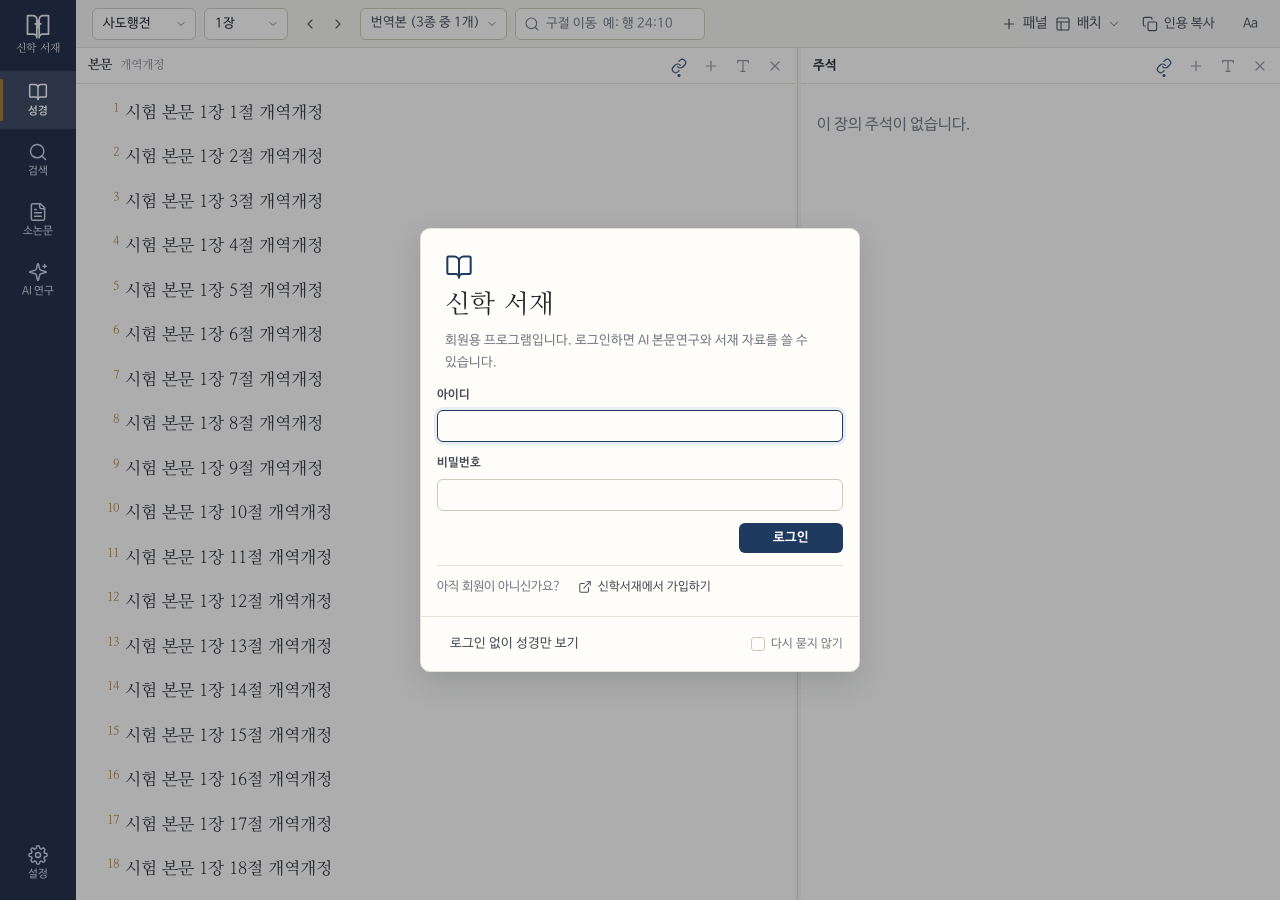
==== commit 2a1a4eca: "회원용 흐름: 시작할 때 회원 로그인 창, 가입은 웹 서재에서(브라우저로 열기), 로그인 필요한 자리 안내 통일" ====
--- a/ui/index.html
+++ b/ui/index.html
@@ -9,6 +9,7 @@
 <link rel="stylesheet" href="layout.css">
 <link rel="stylesheet" href="study.css">
 <link rel="stylesheet" href="settings.css">
+<link rel="stylesheet" href="welcome.css">
 </head>
 <body>
 <nav id="tabs" aria-label="주 메뉴">
@@ -138,7 +139,8 @@
             <div class="set-adv-body">
               <p class="card-desc">받은 주소 하나를 붙여 넣으세요. 주소는 운영체제 보안 저장소에만 보관되고 화면과 기록에 남기지 않습니다.</p>
               <div class="row">
-                <input id="srcurl" type="password" class="grow" placeholder="https://…@github.com/소유자/저장소 또는 …/theolib.json">
+                <input id="srcurl" type="password" class="grow" readonly autocomplete="off" autocapitalize="off" spellcheck="false" name="theolib-source-address" placeholder="[편집]을 눌러 주소를 넣으세요">
+                <button id="srcedit" class="btn" type="button">편집</button>
                 <button id="srcshow" class="btn" type="button">보기</button>
                 <button id="srccheck" class="btn btn-primary" type="button">확인</button>
               </div>
@@ -182,7 +184,7 @@
                 <button id="updgo" class="btn btn-primary" type="button" hidden>지금 다시 시작</button>
               </div>
               <p id="updmsg" class="muted note-line"></p>
-              <details class="src-help" id="updtokfold"><summary class="disclosure">업데이트용 GitHub 주소</summary><div class="row"><input id="updtoken" type="password" placeholder="https://…@github.com/소유자/저장소 (비워 두면 자료 출처의 주소를 씁니다)"><button id="updtokensave" class="btn" type="button">저장</button></div></details>
+              <details class="src-help" id="updtokfold"><summary class="disclosure">업데이트용 GitHub 주소</summary><div class="row"><input id="updtoken" type="password" class="grow" readonly autocomplete="off" autocapitalize="off" spellcheck="false" name="theolib-update-address" placeholder="[편집]을 눌러 주소를 넣으세요"><button id="updedit" class="btn" type="button">편집</button><button id="updtokensave" class="btn" type="button">저장</button></div></details>
             </div>
           </section>
           <details class="card src-help"><summary class="disclosure">글꼴·아이콘 라이선스</summary><p class="muted note-line">나눔글꼴 © NAVER (SIL OFL) · 서울서체 © 서울특별시 (공공누리 제1유형) · 아이콘은 Lucide(ISC)를 따랐습니다(ui/icons-LICENSE.txt).</p></details>
@@ -209,6 +211,7 @@
 <script src="format.js"></script>
 <script src="layout.js"></script>
 <script src="settings.js"></script>
+<script src="welcome.js"></script>
 <script src="app.js"></script>
 <script src="study.js"></script>
 </body>
--- a/ui/style.css
+++ b/ui/style.css
@@ -175,6 +175,9 @@
 input[type=checkbox],input[type=radio]{height:14px;width:14px;padding:0;accent-color:var(--acc);vertical-align:-2px}
 input[type=color]{padding:2px;width:44px}
 input[type=number]{font-variant-numeric:tabular-nums}
+/* 잠근 칸(readonly): [편집]을 누르기 전에는 고칠 수 없음을 바탕색으로 알린다. */
+input[readonly]{background:var(--bg);color:var(--fg2);cursor:default}
+input[readonly]:focus{border-color:var(--line2);box-shadow:none}
 label{color:var(--fg2)}
 
 #book{width:104px}
--- a/ui/settings.css
+++ b/ui/settings.css
@@ -53,6 +53,19 @@
 .set-form{display:flex;gap:var(--s2);align-items:flex-end;flex-wrap:wrap;margin-top:var(--s3)}
 .set-form .field{flex:1 1 180px;min-width:0;max-width:360px}
 .set-form .btn{flex:none}
+/* 입력 라벨은 화면 기준(12px 굵게)을 따른다 */
+.set-pane .field > span{font-size:12px;font-weight:700;color:var(--fg2)}
+/* 로그인 폼: 아이디·비밀번호·로그인을 세로로 쌓는다(창이 좁아도 자리가 흐트러지지 않게) */
+.set-form-login{flex-direction:column;align-items:stretch;max-width:400px}
+.set-form-login .field{flex:none;max-width:none}
+.set-form-login .btn{align-self:flex-start;min-width:104px;justify-content:center;margin-top:var(--s1)}
+/* 가입 줄·작은 글자 단추 */
+.set-join{display:flex;align-items:center;gap:var(--s2);flex-wrap:wrap;margin-top:var(--s3);padding-top:var(--s3);border-top:1px solid var(--line);font-size:12.5px;color:var(--mut)}
+.set-join .btn{height:28px;font-size:12.5px;padding:0 10px}
+.set-mini{height:26px;font-size:12px;padding:0 8px;color:var(--fg2)}
+.set-links{display:flex;align-items:center;gap:var(--s2);flex-wrap:wrap;margin-top:var(--s2)}
+.set-can-note{margin-top:var(--s3)}
+.set-welcome{margin-top:calc(-1 * var(--s2));padding:0 var(--s5)}
 
 /* 권한 배지 */
 .badge{
--- a/ui/welcome.css
+++ b/ui/welcome.css
@@ -0,0 +1,65 @@
+/* welcome.css — 시작할 때 뜨는 회원 로그인 창. 색·간격은 style.css 의 토큰만 쓴다.
+   부품(대화 상자·입력·단추)은 style.css 규칙을 그대로 쓰고, 이 창에만 필요한 것만 더한다. */
+
+.wel-backdrop{z-index:2400}
+.wel-dlg{width:min(440px,92vw)}
+
+.wel-head{
+  display:flex;flex-direction:column;align-items:flex-start;gap:var(--s2);
+  padding:var(--s5) var(--s5) var(--s3);
+}
+.wel-mark{display:flex;color:var(--acc)}
+.wel-brand{font-family:var(--serif);font-size:26px;line-height:1.25;color:var(--fg);letter-spacing:.01em}
+.wel-lead{
+  margin:0;font-size:13px;line-height:1.7;color:var(--mut);
+  word-break:keep-all;overflow-wrap:anywhere;
+}
+
+.wel-dlg .dialog-body{padding-top:0}
+/* 라벨은 앱의 입력 규칙(12px 굵게)을 따른다 */
+.wel-dlg .field > span{font-size:12px;font-weight:700;color:var(--fg2);letter-spacing:.01em}
+.wel-go{display:flex;justify-content:flex-end}
+.wel-go .btn-primary{min-width:104px;justify-content:center}
+
+.wel-msg{font-size:12px;line-height:1.6;color:var(--mut);min-height:0}
+.wel-msg:empty{display:none}
+.wel-msg.err{color:var(--err)}
+
+.wel-signup{
+  display:flex;align-items:center;gap:var(--s2);flex-wrap:wrap;
+  font-size:12.5px;color:var(--mut);padding-top:var(--s2);border-top:1px solid var(--line);
+}
+.wel-mini{font-size:12px;height:26px;padding:0 8px}
+.wel-note{
+  margin:0;font-size:12px;line-height:1.7;color:var(--mut);
+  word-break:keep-all;overflow-wrap:anywhere;
+}
+
+.wel-dlg .dialog-actions{padding-top:var(--s3)}
+.wel-ck{display:inline-flex;align-items:center;gap:6px;font-size:12px;color:var(--mut);cursor:pointer}
+.wel-ck input{
+  appearance:none;-webkit-appearance:none;flex:none;width:14px;height:14px;margin:0;
+  border:1px solid var(--line2);border-radius:3px;background:var(--paper);cursor:pointer;position:relative;
+}
+.wel-ck input:hover{border-color:var(--mut)}
+.wel-ck input:checked{background:var(--acc);border-color:var(--acc)}
+.wel-ck input:checked::after{
+  content:'';position:absolute;left:3.5px;top:0.5px;width:4px;height:8px;
+  border:solid var(--on-acc);border-width:0 2px 2px 0;transform:rotate(40deg);
+}
+.wel-ck input:focus-visible{outline:2px solid var(--acc);outline-offset:2px}
+
+/* 알림 한 줄(3초). study.css 의 .stoast 와 같은 모양이다. */
+.toast{
+  position:fixed;left:50%;bottom:calc(24px + var(--s4));transform:translateX(-50%) translateY(6px);
+  z-index:4000;max-width:70vw;padding:9px 16px;border-radius:var(--r-pill);
+  background:var(--rail);color:var(--rail-on);font-size:13px;line-height:1.4;
+  opacity:0;transition:opacity 160ms ease-out,transform 160ms ease-out;pointer-events:none;
+  box-shadow:var(--shadow);
+}
+.toast.on{opacity:.96;transform:translateX(-50%)}
+
+@media (max-width:520px){
+  .wel-head{padding:var(--s4) var(--s4) var(--s2)}
+  .wel-brand{font-size:20px}
+}
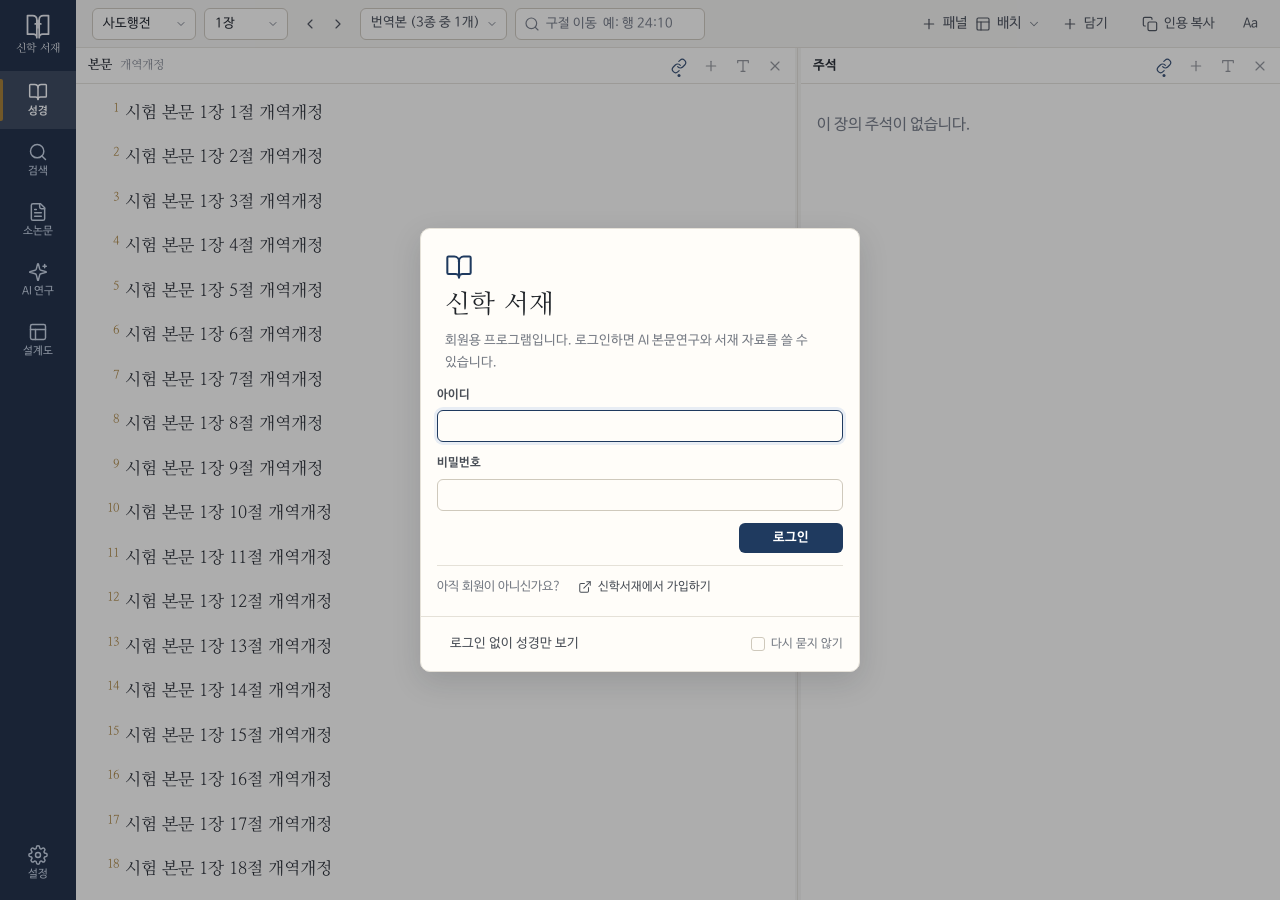
==== commit 4701751c: "설교 설계도: 순서 보기·마인드맵, 어디서나 담기, 내보내기(복사·Markdown·설교 자료실·AI 본문연구), 계정 저장(웹과 함께 씀). 0.5.6 준비" ====
--- a/ui/index.html
+++ b/ui/index.html
@@ -10,6 +10,7 @@
 <link rel="stylesheet" href="study.css">
 <link rel="stylesheet" href="settings.css">
 <link rel="stylesheet" href="welcome.css">
+<link rel="stylesheet" href="plan.css">
 </head>
 <body>
 <nav id="tabs" aria-label="주 메뉴">
@@ -26,6 +27,7 @@
     <button data-view="search" title="검색" aria-label="검색"><span class="rail-ico" data-icon="search"></span><span class="rail-lab">검색</span></button>
     <button data-view="articles" title="소논문" aria-label="소논문"><span class="rail-ico" data-icon="file-text"></span><span class="rail-lab">소논문</span></button>
     <button data-view="study" title="AI 연구" aria-label="AI 연구"><span class="rail-ico" data-icon="sparkles"></span><span class="rail-lab">AI 연구</span></button>
+        <button data-view="plan" title="설교 설계도" aria-label="설교 설계도"><span class="rail-ico" data-icon="layout"></span><span class="rail-lab">설계도</span></button>
   </div>
   <div class="rail-foot">
     <button data-view="settings" title="설정 (Ctrl+,)" aria-label="설정"><span class="rail-ico" data-icon="settings"></span><span class="rail-lab">설정</span></button>
@@ -59,7 +61,8 @@
             <div id="layout-name" class="menu-note"></div>
           </div>
         </details>
-        <button id="cite" class="btn btn-quiet" title="선택한 절과 출처를 복사합니다 (2,000자 제한)"><span data-icon="copy" data-size="16"></span><span class="cite-lab">인용 복사</span></button>
+        <button id="clip" class="btn btn-quiet" title="선택한 절을 출처와 함께 설교 설계도의 자료함에 담습니다"><span data-icon="plus" data-size="16"></span><span>담기</span></button>
+          <button id="cite" class="btn btn-quiet" title="선택한 절과 출처를 복사합니다 (2,000자 제한)"><span data-icon="copy" data-size="16"></span><span class="cite-lab">인용 복사</span></button>
         <button id="format-btn" class="icon-btn" title="글 서식" aria-label="글 서식"><span class="fmt-aa" aria-hidden="true">Aa</span></button>
       </div>
     </div>
@@ -205,6 +208,9 @@
     </div>
     <div class="sbody" id="sbody"></div>
   </section>
+  <section id="view-plan" hidden>
+    <div id="plan-root"></div>
+  </section>
 </main>
 <script src="icons.js"></script>
 <script src="dev-mock.js"></script>
@@ -213,6 +219,11 @@
 <script src="settings.js"></script>
 <script src="welcome.js"></script>
 <script src="app.js"></script>
+<script src="fix.js"></script>
+<script src="plan.js"></script>
+<script src="plan-map.js"></script>
+<script src="plan-clip.js"></script>
+<script src="plan-host.js"></script>
 <script src="study.js"></script>
 </body>
 </html>
--- a/ui/style.css
+++ b/ui/style.css
@@ -460,7 +460,16 @@
   padding:var(--pb-y, var(--s3)) var(--pb-x, var(--s4)) var(--s2);
   background:var(--paper);border-bottom:1px solid var(--line);
 }
-.comm-top .subtabs{flex:1;margin:0;border-bottom:none;padding-right:var(--s2)}
+/* 주석 이름이 많거나 창이 좁으면 탭을 여러 줄로 내려 쓴다(가려져서 안 보이는 탭이 없게). */
+.comm-top{align-items:flex-start;row-gap:var(--s1)}
+.comm-top .subtabs{flex:1 1 200px;min-width:0;margin:0;border-bottom:none;padding-right:0;flex-wrap:wrap;overflow:visible;gap:0 var(--s4)}
+.comm-top .subtabs button{height:30px}
+.comm-top .subtabs button.on::after{bottom:2px}
+.comm-top .comm-tools{display:flex;flex:none;align-items:center;gap:var(--s2);margin-left:auto;min-height:30px}
+.comm-top .fixbtn{display:inline-flex;align-items:center;gap:4px;height:26px;padding:0 9px;font-size:12px;color:var(--fg2);border:1px solid var(--line);border-radius:var(--r1);background:var(--bg)}
+.comm-top .fixbtn:hover{color:var(--acc);border-color:var(--line2);background:var(--acc-soft)}
+.fixtag{height:auto;margin-left:2px;padding:0 7px;font-size:11px;font-weight:400;line-height:1.6;color:var(--ok);border:1px solid color-mix(in srgb,var(--ok) 35%,transparent);border-radius:var(--r-pill);background:none}
+.fixtag:hover{background:color-mix(in srgb,var(--ok) 10%,transparent);color:var(--ok)}
 .comm-top .cv{display:flex;flex:none;background:var(--bg);border:1px solid var(--line);border-radius:var(--r1);padding:1px}
 .comm-top .cv button{height:24px;padding:0 8px;font-size:12px;border:none;background:none;color:var(--fg2);border-radius:4px}
 .comm-top .cv button.on{background:var(--paper);border:1px solid var(--line2);color:var(--fg);font-weight:700}
@@ -609,9 +618,14 @@
 /* 항목 고르기 상자 */
 #itemsbox{display:flex;flex-direction:column;min-height:0;border:1px solid var(--line);border-radius:var(--r2);background:var(--paper);position:relative}
 #itemsbox:empty{display:none}
-#itemsbox .it-bar{display:flex;gap:var(--s2);align-items:center;padding:var(--s2) var(--s3);border-bottom:1px solid var(--line);flex-wrap:wrap}
+/* 목록 상자 안에서 따로 스크롤하지 않는다(2026-11-22). 설정 화면 스크롤 하나로 목록을 훑고,
+   거르개 줄은 위에, 받기 줄은 아래에 붙여 둔다. 안쪽·바깥쪽 스크롤이 겹쳐 휠이 걸리던 문제를 없앤다. */
+#itemsbox .it-bar{
+  display:flex;gap:var(--s2);align-items:center;padding:var(--s2) var(--s3);border-bottom:1px solid var(--line);flex-wrap:wrap;
+  position:sticky;top:0;z-index:6;background:var(--paper);border-radius:var(--r2) var(--r2) 0 0;
+}
 #itemsbox .it-bar input{flex:1 1 180px;min-width:120px}
-#itemsbox .it-scroll{overflow:auto;flex:1;min-height:160px;max-height:min(58vh,720px);padding:var(--s3);display:flex;flex-direction:column;gap:var(--s2)}
+#itemsbox .it-scroll{flex:1;min-height:0;padding:var(--s3);display:flex;flex-direction:column;gap:var(--s2)}
 .it-empty{padding:var(--s5);text-align:center;color:var(--mut)}
 .it-row{border:1px solid var(--line);border-radius:var(--r2);overflow:hidden}
 .it-row-head{display:flex;align-items:center;gap:var(--s2);padding:var(--s2) var(--s3);cursor:pointer}
@@ -664,7 +678,8 @@
 .it-books{display:flex;flex-direction:column;gap:var(--s2);min-width:0;padding:var(--s1) 0 var(--s1) 10px;border-left:2px solid var(--line);grid-column:1/-1}
 .it-foot{
   display:flex;gap:var(--s2);align-items:center;padding:var(--s2) var(--s3);
-  border-top:1px solid var(--line);background:var(--bg);flex:none;position:sticky;bottom:0;
+  border-top:1px solid var(--line);background:var(--bg);flex:none;position:sticky;bottom:0;z-index:6;
+  border-radius:0 0 var(--r2) var(--r2);
 }
 .it-foot .spacer{flex:1}
 #itsum{font-size:12px;font-weight:700;color:var(--fg2)}
@@ -761,3 +776,106 @@
 @media (prefers-reduced-motion:reduce){
   *{transition:none !important;animation:none !important;scroll-behavior:auto !important}
 }
+
+/* ============================================================ 주석 글 AI 보정 창(fix.js) */
+.fx-backdrop{z-index:2200}
+.fx-dlg{width:min(680px,94vw)}
+.fx-dlg.fx-wide{width:min(1180px,96vw);height:88vh}
+.fx-dlg .dialog-head{align-items:center}
+.fx-dlg .dialog-head .spacer{flex:1}
+.fx-sub{font-size:12px;min-width:0;overflow:hidden;text-overflow:ellipsis;white-space:nowrap}
+.fx-body{min-height:0}
+.fx-lead{margin:0;font-size:13px;line-height:1.65;color:var(--fg2)}
+.fx-range{display:flex;flex-direction:column;gap:var(--s2)}
+.fx-f{display:flex;align-items:center;gap:var(--s3);min-width:0}
+.fx-f > span:first-child{flex:none;width:34px;font-size:12px;font-weight:700;color:var(--fg2)}
+.fx-f select{min-width:0}
+.fx-engine{flex:1;max-width:340px}
+.fx-chips{display:flex;flex-wrap:wrap;gap:6px;min-width:0}
+.fx-chip{height:26px;font-size:12px}
+.fx-chip:disabled{opacity:.55}
+.fx-group{position:sticky;top:0;z-index:1;display:flex;align-items:baseline;gap:var(--s2);padding:6px var(--s3);font-size:12px;cursor:pointer;background:var(--paper);border-bottom:1px solid var(--line2)}
+.fx-group b{font-size:13px}
+.fx-group .spacer{flex:1}
+.fx-group:hover{background:var(--acc-soft)}
+.fx-span{display:flex;align-items:center;gap:6px;flex-wrap:wrap;font-size:13px}
+.fx-span b{margin-right:2px}
+.fx-span input{width:64px}
+.fx-span .muted{font-size:12px;margin-right:var(--s2)}
+.fx-listhead{display:flex;align-items:center;gap:var(--s3);font-size:12px}
+.fx-listhead .spacer{flex:1}
+.fx-all{display:inline-flex;align-items:center;gap:6px;font-weight:700;color:var(--fg2);cursor:pointer}
+.fx-count b{color:var(--fg)}
+.fx-pend{color:var(--warn);font-weight:700}
+.fx-hint{font-size:11px}
+.fx-list{
+  height:min(38vh,340px);overflow-y:auto;overscroll-behavior:contain;
+  border:1px solid var(--line);border-radius:var(--r1);background:var(--bg);user-select:none;
+}
+.fx-list > p{margin:var(--s3);font-size:13px}
+.fx-row{
+  display:grid;grid-template-columns:16px minmax(64px,auto) minmax(0,1fr) auto minmax(0,auto) auto;
+  align-items:center;gap:var(--s2);padding:5px var(--s2) 5px var(--s3);font-size:13px;cursor:pointer;
+  border-bottom:1px solid var(--line);
+}
+.fx-row:last-child{border-bottom:none}
+.fx-row:hover{background:var(--acc-soft)}
+.fx-row.on{background:color-mix(in srgb,var(--acc) 7%,var(--paper))}
+.fx-row.empty{color:var(--mut);cursor:default}
+.fx-row input{pointer-events:none}
+.fx-title{overflow:hidden;text-overflow:ellipsis;white-space:nowrap}
+.fx-len{font-size:12px;color:var(--mut);font-variant-numeric:tabular-nums;text-align:right}
+.fx-st{font-size:12px;color:var(--mut);white-space:nowrap;text-align:right}
+.fx-st.ok{color:var(--ok)}
+.fx-st.warn{color:var(--warn);font-weight:700}
+.fx-st.err{color:var(--err)}
+.fx-st i{font-style:normal;font-weight:400;opacity:.75;font-variant-numeric:tabular-nums}
+.fx-cmp{height:24px;padding:0 8px;font-size:12px}
+.fx-ai{display:flex;align-items:center;gap:var(--s3);flex-wrap:wrap}
+.fx-ai .fx-f{flex:1;min-width:240px}
+.fx-est{font-size:12px}
+.fx-prog{display:flex;align-items:center;gap:var(--s3);min-height:20px}
+.fx-prog[hidden]{display:flex;visibility:hidden}
+.fx-bar{flex:1;height:6px;border-radius:var(--r-pill);background:var(--line);overflow:hidden}
+.fx-bar i{display:block;height:100%;width:0;background:var(--acc);transition:width .3s ease-out}
+.fx-progtext{font-size:12px;white-space:nowrap}
+.fx-msg{margin:0;min-height:1.6em;font-size:13px;line-height:1.6;color:var(--fg2)}
+.fx-msg.err{color:var(--err)}
+.fx-note{font-size:12px;min-width:0}
+.fx-actions .spacer{flex:1}
+.fx-actions .btn{display:inline-flex;align-items:center;gap:5px;flex:none}
+.fx-info{margin:0;font-size:12px;color:var(--mut);line-height:1.6}
+.fx-info.warn{color:var(--warn)}
+.fx-wide .fx-body{flex:1}
+.fx-cols{display:grid;grid-template-columns:1fr 1fr;gap:var(--s5);align-items:start}
+.fx-cols h5{position:sticky;top:calc(-1 * var(--s4));margin:0 0 var(--s2);padding:var(--s2) 0;font-size:12px;font-weight:700;color:var(--fg2);background:var(--paper);border-bottom:1px solid var(--line)}
+.fx-text{font-family:var(--serif);font-size:15px;line-height:1.85;white-space:pre-wrap;word-break:keep-all;overflow-wrap:anywhere}
+.fx-text mark{border-radius:3px;padding:0 1px;color:inherit}
+.fx-del{background:color-mix(in srgb,var(--err) 18%,transparent)}
+.fx-ins{background:color-mix(in srgb,var(--ok) 22%,transparent)}
+@media (max-width:760px){
+  .fx-cols{grid-template-columns:1fr}
+  .fx-row{grid-template-columns:16px minmax(56px,auto) minmax(0,1fr) auto auto}
+  .fx-row .fx-len{display:none}
+}
+
+/* ============================================================ 설교 설계도(plan.js) 자리와 담기 단추(plan-clip.js) */
+#view-plan{background:var(--bg)}
+#plan-root{flex:1;min-height:0;min-width:0}
+/* 고른 글 곁에 뜨는 [설계도에 담기] 줄. 설계도 화면 밖(본문·주석·보고서 위)에 뜨므로 앱 색을 그대로 쓴다. */
+.pl-clipbar{
+  position:fixed;z-index:2300;display:flex;align-items:stretch;
+  background:var(--paper);border:1px solid var(--line2);border-radius:var(--r1);box-shadow:var(--shadow);
+  font-family:var(--ui-font);font-size:13px;overflow:hidden;
+}
+.pl-clipbar button{
+  display:inline-flex;align-items:center;gap:6px;height:32px;padding:0 10px;
+  border:none;border-radius:0;background:none;color:var(--fg);font-size:13px;white-space:nowrap;
+}
+.pl-clipbar button:hover{background:var(--acc-soft);color:var(--acc)}
+.pl-clipbar .pl-clipbar-more{padding:0 8px;border-left:1px solid var(--line)}
+.pl-clipbar-ic{width:14px;height:14px;fill:none;stroke:currentColor;stroke-width:1.8;stroke-linecap:round;stroke-linejoin:round;flex:none}
+.pl-clipbar.pl-clipbar-open{flex-direction:column;min-width:200px;max-width:300px;max-height:60vh;overflow-y:auto;padding:4px 0}
+.pl-clipbar.pl-clipbar-open button{width:100%;justify-content:flex-start;height:30px;overflow:hidden;text-overflow:ellipsis}
+.pl-clipbar-label{padding:6px 10px 4px;font-size:12px;font-weight:700;color:var(--fg2)}
+.pl-clipbar-note{padding:6px 10px 8px;font-size:12px;line-height:1.55;color:var(--mut);white-space:normal}
--- a/ui/study.css
+++ b/ui/study.css
@@ -63,6 +63,9 @@
 }
 #view-study .lnk:hover{background:none;color:var(--acc-h)}
 #view-study .chip.zero{opacity:.55}
+#view-study #smybox .scchips{align-items:center}
+#view-study #smybox .lnk{font-size:12px;margin-left:var(--s1)}
+#view-study .smy-note{margin:0 0 var(--s2) calc(64px + var(--s2))}
 
 /* 지난 연구 */
 #view-study .slist-col{min-width:0;display:flex;flex-direction:column;gap:var(--s2)}
--- a/ui/plan.css
+++ b/ui/plan.css
@@ -0,0 +1,564 @@
+/* plan.css — 설교 설계도 화면(순서 보기·자료함·마인드맵). docs/PLAN_UI.md 와 docs/plan-mock.html 이 기준이다.
+   - 클래스는 모두 pl- 로 시작한다. 색은 --pl-* 변수만 쓴다(색 값은 아래 변수 묶음 두 개에만 있다).
+   - 앱에서는 style.css 뒤에, 웹에서는 사이트 스타일 뒤에 불러야 한다(단추·입력칸 기본 모양을 여기서 다시 정한다).
+   - .pl-root 는 놓인 자리의 높이를 다 쓴다. 놓는 쪽이 높이를 정해 주어야 한다.
+   - 좁은 화면 규칙은 창 폭이 아니라 .pl-root 폭(760px 이하)으로 걸린다(@container pl). */
+
+/* ============================================================ 1. 변수 — 앱 색 */
+.pl-root{
+  --pl-bg:var(--bg); --pl-paper:var(--paper);
+  --pl-fg:var(--fg); --pl-fg2:var(--fg2);
+  /* 앱의 --mut 는 종이빛 위에서 4.5:1 에 조금 못 미친다. 먹빛을 섞어 맞춘다. */
+  --pl-mut:color-mix(in srgb,var(--mut) 66%,var(--fg));
+  --pl-line:var(--line); --pl-line2:var(--line2);
+  --pl-acc:var(--acc); --pl-acc-h:var(--acc-h); --pl-acc-soft:var(--acc-soft); --pl-on-acc:var(--on-acc);
+  --pl-gold:var(--gold); --pl-sel:var(--sel);
+  --pl-ok:var(--ok); --pl-warn:var(--warn); --pl-err:var(--err);
+  --pl-shadow:var(--shadow);
+  --pl-r1:var(--r1); --pl-r2:var(--r2);
+  --pl-serif:var(--serif); --pl-ui:var(--ui-font);
+
+  /* 가지 색의 씨앗(테마와 상관없는 중간 밝기). 아래에서 글자색과 섞어 테마마다 읽히게 만든다. */
+  --pl-h-intro:#3A7A70; --pl-h-point:#3F6296; --pl-h-outro:#8A4E6B; --pl-h-more:#6C6748; --pl-h-big:var(--pl-gold);
+  --pl-h-point-a:#2F7186; --pl-h-point-b:#5E5A9A;   /* 대지가 여럿일 때 살짝 기우는 두 방향 */
+
+  --pl-hit:28px;        /* 누르는 자리 최소 크기 */
+  --pl-t:120ms ease-out;
+}
+
+/* ============================================================ 1. 변수 — 웹 색 */
+.pl-root.pl-web{
+  --pl-bg:var(--bg); --pl-paper:var(--card);
+  --pl-fg:var(--ink); --pl-fg2:var(--ink2);
+  --pl-mut:color-mix(in srgb,var(--muted) 68%,var(--ink));
+  --pl-line:var(--line); --pl-line2:color-mix(in srgb,var(--faint) 55%,var(--line));
+  --pl-acc:var(--blue); --pl-acc-h:var(--blue2); --pl-acc-soft:var(--blue-soft); --pl-on-acc:#fff;
+  --pl-gold:var(--amber); --pl-sel:var(--mark);
+  --pl-ok:color-mix(in srgb,var(--green) 62%,var(--ink));
+  --pl-warn:color-mix(in srgb,var(--amber) 62%,var(--ink));
+  --pl-err:color-mix(in srgb,var(--red) 84%,var(--ink));
+  --pl-shadow:0 10px 30px rgba(15,23,42,.14);
+  --pl-r1:8px; --pl-r2:12px;
+  --pl-serif:var(--serif); --pl-ui:inherit;
+}
+
+/* ============================================================ 1. 변수 — 가지 색(두 묶음 공통, 위 변수에서 계산) */
+.pl-root{
+  --pl-c-intro:color-mix(in srgb,var(--pl-h-intro) 62%,var(--pl-fg));
+  --pl-c-point:color-mix(in srgb,var(--pl-h-point) 62%,var(--pl-fg));
+  --pl-c-outro:color-mix(in srgb,var(--pl-h-outro) 62%,var(--pl-fg));
+  --pl-c-more:color-mix(in srgb,var(--pl-h-more) 62%,var(--pl-fg));
+  --pl-c-big:color-mix(in srgb,var(--pl-h-big) 60%,var(--pl-fg));
+  --pl-c-point-a:color-mix(in srgb,var(--pl-h-point-a) 62%,var(--pl-fg));
+  --pl-c-point-b:color-mix(in srgb,var(--pl-h-point-b) 62%,var(--pl-fg));
+
+  --pl-c-intro-soft:color-mix(in srgb,var(--pl-h-intro) 10%,var(--pl-paper));
+  --pl-c-point-soft:color-mix(in srgb,var(--pl-h-point) 10%,var(--pl-paper));
+  --pl-c-outro-soft:color-mix(in srgb,var(--pl-h-outro) 10%,var(--pl-paper));
+  --pl-c-more-soft:color-mix(in srgb,var(--pl-h-more) 10%,var(--pl-paper));
+  --pl-c-big-soft:color-mix(in srgb,var(--pl-h-big) 10%,var(--pl-paper));
+  --pl-c-point-a-soft:color-mix(in srgb,var(--pl-h-point-a) 10%,var(--pl-paper));
+  --pl-c-point-b-soft:color-mix(in srgb,var(--pl-h-point-b) 10%,var(--pl-paper));
+
+  --pl-veil:color-mix(in srgb,var(--pl-fg) 32%,transparent);
+  --pl-ring:color-mix(in srgb,var(--pl-acc) 30%,transparent);
+  --pl-hover:color-mix(in srgb,var(--pl-acc-soft) 60%,transparent);
+
+  /* 기본값: 가지 밖에서 --pl-c 를 쓰면 주색 */
+  --pl-c:var(--pl-acc); --pl-c-soft:var(--pl-acc-soft);
+}
+/* 가지 종류(data-kind)와 대지 차례(data-pt)를 단 요소 안에서는 --pl-c / --pl-c-soft 가 그 가지 색이 된다. */
+.pl-root [data-kind="intro"]{--pl-c:var(--pl-c-intro);--pl-c-soft:var(--pl-c-intro-soft)}
+.pl-root [data-kind="point"]{--pl-c:var(--pl-c-point);--pl-c-soft:var(--pl-c-point-soft)}
+.pl-root [data-kind="outro"]{--pl-c:var(--pl-c-outro);--pl-c-soft:var(--pl-c-outro-soft)}
+.pl-root [data-kind="more"]{--pl-c:var(--pl-c-more);--pl-c-soft:var(--pl-c-more-soft)}
+.pl-root [data-kind="big"]{--pl-c:var(--pl-c-big);--pl-c-soft:var(--pl-c-big-soft)}
+.pl-root [data-kind="point"][data-pt="2"],
+.pl-root [data-kind="point"][data-pt="5"]{--pl-c:var(--pl-c-point-a);--pl-c-soft:var(--pl-c-point-a-soft)}
+.pl-root [data-kind="point"][data-pt="3"],
+.pl-root [data-kind="point"][data-pt="6"]{--pl-c:var(--pl-c-point-b);--pl-c-soft:var(--pl-c-point-b-soft)}
+
+/* ============================================================ 2. 바탕 */
+.pl-root{
+  position:relative;display:flex;flex-direction:column;
+  height:100%;min-height:0;min-width:0;overflow:hidden;
+  background:var(--pl-bg);color:var(--pl-fg);
+  font-family:var(--pl-ui);font-size:14px;line-height:1.55;letter-spacing:0;text-align:left;
+  container:pl / inline-size;
+}
+.pl-root *,.pl-root *::before,.pl-root *::after{box-sizing:border-box}
+.pl-root [hidden]{display:none !important}
+.pl-root ::selection{background:var(--pl-sel);color:var(--pl-fg)}
+.pl-grow{flex:1 1 auto;min-width:0}
+.pl-when-narrow,.pl-ic.pl-when-narrow{display:none}
+.pl-seg > button[aria-disabled="true"]{opacity:.5;cursor:default}
+.pl-sr{position:absolute;width:1px;height:1px;overflow:hidden;clip-path:inset(50%);white-space:nowrap}
+.pl-ic{display:block;flex:none;width:16px;height:16px;fill:none;stroke:currentColor;stroke-width:1.75;stroke-linecap:round;stroke-linejoin:round}
+
+/* 단추·입력칸 바닥 고르기(앱·웹의 기본 모양을 지운다). :where 라 아래 부품 규칙이 늘 이긴다. */
+:where(.pl-root) button{
+  appearance:none;-webkit-appearance:none;margin:0;padding:0;border:0;border-radius:0;background:none;
+  height:auto;min-width:0;font:inherit;line-height:1.2;letter-spacing:inherit;color:inherit;text-align:left;
+  display:inline-flex;align-items:center;justify-content:center;gap:6px;
+  white-space:nowrap;cursor:pointer;box-shadow:none;
+  transition:background var(--pl-t),color var(--pl-t),border-color var(--pl-t),opacity var(--pl-t);
+}
+:where(.pl-root) :is(input,textarea){
+  appearance:none;-webkit-appearance:none;margin:0;min-width:0;height:auto;
+  font:inherit;letter-spacing:inherit;color:inherit;background:none;border:0;border-radius:0;box-shadow:none;
+}
+:where(.pl-root) :is(p,h1,h2,h3,ul,ol){margin:0;padding:0}
+:where(.pl-root) :is(ul,ol){list-style:none}
+.pl-root button:disabled{opacity:.45;cursor:default}
+.pl-root :is(button,summary,a,[tabindex]):focus-visible{outline:2px solid var(--pl-acc);outline-offset:2px}
+.pl-root :is(input,textarea):focus-visible{outline:none}
+
+/* ============================================================ 3. 부품 — 단추 */
+.pl-btn{
+  height:max(30px,var(--pl-hit));padding:0 12px;
+  border:1px solid var(--pl-line2);border-radius:var(--pl-r1);
+  background:none;color:var(--pl-fg);font-size:13px;
+}
+.pl-btn:hover{background:var(--pl-acc-soft);color:var(--pl-fg)}
+.pl-btn-primary{background:var(--pl-acc);border-color:transparent;color:var(--pl-on-acc);font-weight:700}
+.pl-btn-primary:hover{background:var(--pl-acc-h);color:var(--pl-on-acc)}
+.pl-btn-quiet{border-color:transparent;color:var(--pl-fg2)}
+.pl-btn-quiet:hover{background:var(--pl-acc-soft);color:var(--pl-fg)}
+.pl-btn-danger{border-color:transparent;color:var(--pl-err)}
+.pl-btn-danger:hover{background:color-mix(in srgb,var(--pl-err) 10%,transparent);color:var(--pl-err)}
+.pl-btn-sm{height:var(--pl-hit);padding:0 9px;font-size:12px}
+.pl-btn.pl-on{background:var(--pl-acc-soft);border-color:transparent;color:var(--pl-acc);font-weight:700}
+
+/* 아이콘 단추 */
+.pl-ib{
+  flex:none;width:var(--pl-hit);height:var(--pl-hit);
+  border-radius:var(--pl-r1);background:none;color:var(--pl-fg2);
+}
+.pl-ib:hover{background:var(--pl-acc-soft);color:var(--pl-fg)}
+.pl-ib.pl-on{background:var(--pl-acc-soft);color:var(--pl-acc)}
+.pl-ib.pl-ib-danger:hover{background:color-mix(in srgb,var(--pl-err) 10%,transparent);color:var(--pl-err)}
+
+/* 글자 단추(다시 하기, 출처) */
+.pl-link{
+  padding:0 2px;min-height:var(--pl-hit);
+  background:none;color:var(--pl-acc);font-size:12px;
+  text-decoration:underline;text-decoration-style:dotted;text-underline-offset:3px;
+}
+.pl-link:hover{background:none;color:var(--pl-acc-h);text-decoration-style:solid}
+
+/* 둘 중 하나 고르기 */
+.pl-seg{
+  display:inline-flex;align-items:center;flex:none;padding:1px;
+  border:1px solid var(--pl-line2);border-radius:var(--pl-r1);background:var(--pl-bg);
+}
+.pl-seg > button{
+  height:var(--pl-hit);padding:0 11px;
+  border:1px solid transparent;border-radius:calc(var(--pl-r1) - 2px);
+  background:none;color:var(--pl-fg2);font-size:12px;
+}
+.pl-seg > button:hover{background:none;color:var(--pl-fg)}
+.pl-seg > button.pl-on{background:var(--pl-paper);border-color:var(--pl-line2);color:var(--pl-fg);font-weight:700}
+
+/* ============================================================ 3. 부품 — 입력칸 */
+.pl-input{
+  width:100%;height:32px;padding:0 10px;
+  border:1px solid var(--pl-line2);border-radius:var(--pl-r1);
+  background:var(--pl-paper);color:var(--pl-fg);font-size:13px;line-height:1.5;
+  transition:border-color var(--pl-t),box-shadow var(--pl-t);
+}
+textarea.pl-input{height:auto;min-height:64px;padding:8px 10px;line-height:1.75;resize:vertical;field-sizing:content}
+.pl-input:focus{border-color:var(--pl-acc);box-shadow:0 0 0 3px var(--pl-ring)}
+.pl-root :is(input,textarea)::placeholder{color:var(--pl-mut);opacity:1}
+
+/* 테두리 없는 칸(제목·본문·중심 사상·가지 이름·한 문장): 평소엔 글처럼, 올리거나 들어가면 칸으로 */
+.pl-bare{
+  width:100%;padding:3px 8px;margin-left:-8px;
+  border:1px solid transparent;border-radius:var(--pl-r1);
+  background:none;color:var(--pl-fg);
+  transition:border-color var(--pl-t),box-shadow var(--pl-t),background var(--pl-t);
+}
+textarea.pl-bare{display:block;resize:none;overflow:hidden;field-sizing:content}
+.pl-bare:hover{border-color:var(--pl-line)}
+.pl-bare:focus{border-color:var(--pl-acc);background:var(--pl-paper);box-shadow:0 0 0 3px var(--pl-ring)}
+
+.pl-field{display:flex;flex-direction:column;gap:5px;min-width:0;flex:1 1 150px}
+.pl-field > span{font-size:12px;font-weight:700;color:var(--pl-fg2)}
+
+/* 찾기 칸 */
+.pl-search{position:relative;display:flex;align-items:center;flex:1 1 auto;min-width:0}
+.pl-search > .pl-ic{position:absolute;left:9px;color:var(--pl-mut);pointer-events:none}
+.pl-search > .pl-input{padding-left:30px}
+
+/* 종류 표시(성경·주석·사전…) */
+.pl-kind{
+  flex:none;display:inline-block;padding:0 7px;
+  border:1px solid var(--pl-line2);border-radius:999px;
+  font-size:12px;line-height:1.5;color:var(--pl-fg2);white-space:nowrap;
+}
+/* 가지 색 점 */
+.pl-dot{flex:none;display:inline-block;width:8px;height:8px;border-radius:50%;background:var(--pl-c)}
+
+/* ============================================================ 3. 부품 — 차림표 */
+.pl-menu-wrap{position:relative;display:inline-flex;flex:none}
+.pl-menu-wrap > summary{list-style:none;cursor:pointer;user-select:none;display:inline-flex;align-items:center;gap:6px;white-space:nowrap}
+.pl-menu-wrap > summary::-webkit-details-marker{display:none}
+.pl-menu-wrap > summary::marker{content:''}
+.pl-menu-wrap[open] > summary{background:var(--pl-acc-soft);color:var(--pl-fg)}
+.pl-chev{width:12px;height:12px;color:var(--pl-mut);transition:transform var(--pl-t)}
+.pl-menu-wrap[open] > summary .pl-chev{transform:rotate(180deg)}
+.pl-menu{
+  position:absolute;top:calc(100% + 6px);right:0;z-index:40;
+  min-width:216px;max-width:min(300px,86cqw);max-height:min(380px,70vh);overflow-y:auto;
+  display:flex;flex-direction:column;gap:1px;padding:4px;
+  background:var(--pl-paper);border:1px solid var(--pl-line);border-radius:var(--pl-r2);box-shadow:var(--pl-shadow);
+}
+.pl-menu.pl-up{top:auto;bottom:calc(100% + 6px)}
+.pl-menu.pl-left{right:auto;left:0}
+.pl-menu > button{
+  width:100%;min-height:max(32px,var(--pl-hit));padding:0 10px;justify-content:flex-start;gap:8px;
+  border-radius:var(--pl-r1);background:none;color:var(--pl-fg);font-size:13px;
+}
+.pl-menu > button:hover{background:var(--pl-acc-soft)}
+.pl-menu > button > .pl-ic{color:var(--pl-mut)}
+.pl-menu > button.pl-on{color:var(--pl-acc);font-weight:700}
+.pl-menu > button.pl-danger{color:var(--pl-err)}
+.pl-menu > button.pl-danger:hover{background:color-mix(in srgb,var(--pl-err) 10%,transparent)}
+.pl-menu > button > span{overflow:hidden;text-overflow:ellipsis}
+.pl-menu-label{padding:6px 10px 2px;font-size:12px;color:var(--pl-mut)}
+.pl-menu-sep{flex:none;height:1px;margin:4px 0;background:var(--pl-line)}
+.pl-menu-note{padding:6px 10px 4px;margin-top:3px;border-top:1px solid var(--pl-line);font-size:12px;line-height:1.6;color:var(--pl-mut);white-space:normal}
+
+/* 빈 상태 */
+.pl-empty{
+  flex:1;display:flex;flex-direction:column;align-items:center;justify-content:center;gap:12px;
+  padding:48px 24px;text-align:center;
+}
+.pl-empty > .pl-ic{width:32px;height:32px;color:var(--pl-mut)}
+.pl-empty > p{max-width:30em;font-size:14px;line-height:1.7;color:var(--pl-fg2);word-break:keep-all}
+
+/* ============================================================ 4. 설계도 목록 */
+.pl-list{flex:1;min-height:0;display:flex;flex-direction:column;overflow-y:auto;background:var(--pl-paper)}
+.pl-list-in{width:100%;max-width:760px;margin:0 auto;padding:40px 32px 64px;display:flex;flex-direction:column;flex:1}
+.pl-list-head{display:flex;align-items:flex-end;gap:16px;padding-bottom:20px;border-bottom:1px solid var(--pl-line)}
+.pl-list-title{font-family:var(--pl-serif);font-size:26px;font-weight:700;line-height:1.3;color:var(--pl-fg)}
+.pl-list-sub{margin-top:4px;font-size:13px;color:var(--pl-mut)}
+.pl-plan{position:relative;display:flex;align-items:center;gap:8px;border-bottom:1px solid var(--pl-line)}
+.pl-plan:hover{background:var(--pl-hover)}
+.pl-plan-open{
+  flex:1;min-width:0;min-height:64px;padding:12px 8px;
+  flex-direction:column;align-items:flex-start;justify-content:center;gap:3px;
+  background:none;white-space:normal;
+}
+.pl-plan-open:hover{background:none}
+.pl-plan-title{font-family:var(--pl-serif);font-size:16px;font-weight:700;line-height:1.5;color:var(--pl-fg);word-break:keep-all;overflow-wrap:anywhere}
+.pl-plan-meta{display:flex;flex-wrap:wrap;gap:4px 12px;font-size:12px;color:var(--pl-mut);font-variant-numeric:tabular-nums}
+.pl-plan-ref{color:var(--pl-fg2)}
+.pl-plan-del{margin-right:4px;opacity:0}
+.pl-plan:hover .pl-plan-del,.pl-plan:focus-within .pl-plan-del{opacity:1}
+.pl-list-foot{padding-top:12px;font-size:12px;color:var(--pl-mut)}
+
+/* ============================================================ 5. 설계도 화면 뼈대 */
+.pl-doc{flex:1;min-height:0;display:flex;flex-direction:column}
+.pl-body{position:relative;flex:1;min-height:0;display:flex}
+.pl-main{position:relative;flex:1;min-width:0;min-height:0;display:flex;flex-direction:column}
+
+/* ---------------------------------------- 5.1 머리 */
+.pl-head{flex:none;padding:10px 16px 10px 12px;border-bottom:1px solid var(--pl-line);background:var(--pl-bg)}
+.pl-head-row{display:flex;align-items:center;gap:8px;min-width:0}
+.pl-title{
+  flex:1 1 200px;margin-left:0;height:36px;
+  font-family:var(--pl-serif);font-size:20px;font-weight:700;line-height:1.4;text-overflow:ellipsis;
+}
+.pl-head-sub{display:flex;align-items:center;flex-wrap:wrap;gap:2px 12px;padding-left:calc(var(--pl-hit) + 8px);min-width:0}
+.pl-ref-field{display:inline-flex;align-items:center;gap:6px;color:var(--pl-mut);min-width:0}
+.pl-ref{width:8.5em;margin-left:0;height:var(--pl-hit);font-size:13px;color:var(--pl-fg2);font-variant-numeric:tabular-nums}
+.pl-info-toggle{
+  min-height:var(--pl-hit);padding:0 8px;border-radius:var(--pl-r1);
+  background:none;color:var(--pl-fg2);font-size:13px;
+}
+.pl-info-toggle:hover{background:var(--pl-acc-soft);color:var(--pl-fg)}
+.pl-info-sum{color:var(--pl-mut);font-variant-numeric:tabular-nums}
+.pl-info-toggle[aria-expanded="true"] .pl-chev{transform:rotate(180deg)}
+.pl-info{display:flex;flex-wrap:wrap;gap:12px;padding:10px 0 4px calc(var(--pl-hit) + 8px);max-width:880px}
+
+/* 저장 상태 */
+.pl-save{flex:none;display:inline-flex;align-items:center;gap:5px;font-size:12px;color:var(--pl-mut);white-space:nowrap}
+.pl-save > .pl-ic{width:14px;height:14px}
+.pl-save[data-state="saved"] > .pl-ic{color:var(--pl-ok)}
+.pl-save[data-state="failed"]{color:var(--pl-err)}
+
+/* ---------------------------------------- 5.2 순서 보기 */
+.pl-outline-scroll{flex:1;min-height:0;overflow-y:auto;background:var(--pl-paper)}
+.pl-outline{max-width:800px;margin:0 auto;padding:32px 40px 96px}
+
+/* 중심 사상 */
+.pl-big{padding:2px 0 2px 18px;border-left:3px solid var(--pl-c)}
+.pl-big-label{display:block;font-size:12px;font-weight:700;color:var(--pl-c)}
+.pl-big-text{
+  font-family:var(--pl-serif);font-size:20px;font-weight:700;line-height:1.6;
+  word-break:keep-all;overflow-wrap:anywhere;
+}
+
+/* 가지 */
+.pl-branch{position:relative;margin-top:40px}
+.pl-branch-head{display:flex;align-items:baseline;gap:10px;min-width:0}
+.pl-branch-no{
+  flex:none;min-width:22px;
+  font-family:var(--pl-serif);font-size:26px;font-weight:700;line-height:1.2;color:var(--pl-c);
+  font-variant-numeric:tabular-nums;
+}
+.pl-branch-kind{flex:none;font-size:12px;font-weight:700;color:var(--pl-c);white-space:nowrap}
+.pl-branch-name{
+  flex:1 1 auto;margin-left:-4px;height:34px;
+  font-family:var(--pl-serif);font-size:20px;font-weight:700;line-height:1.4;text-overflow:ellipsis;
+}
+.pl-branch-tools{flex:none;align-self:center;display:inline-flex;gap:2px;opacity:0;transition:opacity var(--pl-t)}
+.pl-branch-head:hover .pl-branch-tools,.pl-branch-head:focus-within .pl-branch-tools{opacity:1}
+.pl-thesis{
+  margin-top:2px;margin-left:24px;width:calc(100% - 24px);
+  font-family:var(--pl-serif);font-size:16px;line-height:1.7;color:var(--pl-fg2);
+  word-break:keep-all;overflow-wrap:anywhere;
+}
+
+/* 항목 */
+.pl-items{position:relative;margin-top:10px}
+.pl-items.pl-sub{margin-top:0;margin-left:30px}
+.pl-item{position:relative}
+.pl-item-row{
+  position:relative;display:flex;align-items:flex-start;gap:6px;
+  padding:7px 4px 7px 0;border-radius:var(--pl-r1);
+  transition:background var(--pl-t);
+}
+.pl-item-row:hover{background:var(--pl-hover)}
+.pl-grip{
+  flex:none;width:20px;height:var(--pl-hit);margin-top:-2px;border-radius:4px;
+  background:none;color:var(--pl-mut);cursor:grab;opacity:0;
+}
+.pl-grip:hover{background:none;color:var(--pl-fg)}
+.pl-grip > .pl-ic{width:14px;height:14px}
+.pl-item-row:hover .pl-grip,.pl-item-row:focus-within .pl-grip{opacity:1}
+.pl-item-no{
+  flex:none;min-width:30px;padding-top:calc((var(--pl-hit) - 21px) / 2);
+  font-size:12px;line-height:1.75;color:var(--pl-c);font-weight:700;font-variant-numeric:tabular-nums;white-space:nowrap;
+}
+.pl-item-body{flex:1 1 auto;min-width:0}
+.pl-item-text{
+  display:flex;align-items:center;min-height:var(--pl-hit);
+  font-size:14px;line-height:1.75;color:var(--pl-fg);border-radius:4px;cursor:text;
+  white-space:pre-wrap;word-break:keep-all;overflow-wrap:anywhere;
+}
+.pl-item-meta{display:flex;align-items:center;flex-wrap:wrap;gap:2px 8px;margin-top:2px;font-size:12px;color:var(--pl-mut)}
+.pl-src{
+  position:relative;min-height:22px;padding:0;background:none;color:var(--pl-fg2);font-size:12px;white-space:normal;
+  text-decoration:underline;text-decoration-style:dotted;text-decoration-color:var(--pl-line2);text-underline-offset:3px;
+}
+.pl-src:hover{background:none;color:var(--pl-acc);text-decoration-color:currentColor}
+/* 글자는 작게 두고 누르는 자리만 넓힌다 */
+.pl-src::after{content:'';position:absolute;left:0;right:0;top:50%;height:var(--pl-hit);transform:translateY(-50%)}
+span.pl-src{text-decoration:none;display:inline-flex;align-items:center}
+span.pl-src::after{content:none}
+.pl-note{display:inline-flex;align-items:center;gap:4px;color:var(--pl-fg2)}
+.pl-note > .pl-ic{width:12px;height:12px;color:var(--pl-mut)}
+.pl-item-tools{flex:none;display:inline-flex;gap:2px;margin-top:-2px;opacity:0;transition:opacity var(--pl-t)}
+.pl-item-row:hover .pl-item-tools,.pl-item-row:focus-within .pl-item-tools,
+.pl-item-tools:has([open]){opacity:1}
+
+/* 고치는 중인 항목 */
+.pl-editing > .pl-item-row{background:none}
+.pl-editing > .pl-item-row .pl-grip,.pl-editing > .pl-item-row .pl-item-tools{visibility:hidden}
+.pl-edit{display:flex;flex-direction:column;gap:8px;padding:2px 0 4px}
+.pl-edit-text{font-size:14px}
+.pl-edit-fields{display:flex;flex-wrap:wrap;gap:8px 12px}
+.pl-edit-actions{display:flex;align-items:center;gap:8px}
+.pl-count{font-size:12px;color:var(--pl-mut);font-variant-numeric:tabular-nums}
+.pl-count.pl-over{color:var(--pl-err)}
+
+/* 빈 가지 안내, 항목 더하기 */
+.pl-branch-empty{
+  margin:10px 0 0 24px;padding:10px 12px;
+  border:1px dashed transparent;border-radius:var(--pl-r1);
+  font-size:13px;line-height:1.7;color:var(--pl-mut);word-break:keep-all;
+}
+.pl-add{
+  margin:4px 0 0 18px;min-height:var(--pl-hit);padding:0 8px;border-radius:var(--pl-r1);
+  background:none;color:var(--pl-mut);font-size:13px;
+}
+.pl-add:hover{background:var(--pl-acc-soft);color:var(--pl-fg)}
+.pl-add > .pl-ic{width:14px;height:14px}
+.pl-outline-foot{display:flex;flex-wrap:wrap;gap:8px;margin-top:48px;padding-top:16px;border-top:1px solid var(--pl-line)}
+
+/* 끌어 놓기 */
+.pl-dragging{opacity:.4}
+.pl-item.pl-drop-before::before,.pl-item.pl-drop-after::after,.pl-item.pl-drop-child::after,
+.pl-branch.pl-drop > .pl-items::after{
+  content:'';position:absolute;left:24px;right:0;height:2px;border-radius:2px;background:var(--pl-acc);pointer-events:none;z-index:2;
+}
+.pl-item.pl-drop-before::before{top:-1px}
+.pl-item.pl-drop-after::after,.pl-branch.pl-drop > .pl-items::after{bottom:-1px}
+.pl-item.pl-drop-child::after{bottom:-1px;left:54px}
+.pl-item.pl-drop-child > .pl-item-row{background:var(--pl-acc-soft)}
+.pl-branch.pl-drop > .pl-branch-empty{border-color:var(--pl-acc);background:var(--pl-acc-soft);color:var(--pl-fg)}
+
+/* ---------------------------------------- 5.3 자료함 */
+.pl-tray{
+  flex:none;width:320px;min-height:0;display:flex;flex-direction:column;
+  border-left:1px solid var(--pl-line);background:var(--pl-bg);
+}
+.pl-root[data-tray="closed"] .pl-tray{display:none}
+.pl-veil{display:none}
+.pl-tray-head{flex:none;display:flex;align-items:center;gap:8px;min-height:44px;padding:0 8px 0 16px}
+.pl-tray-title{font-size:14px;font-weight:700;color:var(--pl-fg)}
+.pl-tray-n{font-size:12px;color:var(--pl-mut);font-variant-numeric:tabular-nums}
+.pl-tray-tools{flex:none;display:flex;flex-direction:column;gap:6px;padding:0 16px 10px;border-bottom:1px solid var(--pl-line)}
+.pl-tray-acts{display:flex;gap:4px;margin-left:-9px}
+.pl-clips{flex:1;min-height:0;overflow-y:auto;padding-bottom:24px}
+.pl-clip{position:relative;padding:12px 12px 8px 16px;border-bottom:1px solid var(--pl-line);cursor:grab;transition:background var(--pl-t)}
+.pl-clip:hover{background:var(--pl-hover)}
+.pl-clip-text{
+  font-size:13px;line-height:1.7;color:var(--pl-fg);word-break:keep-all;overflow-wrap:anywhere;
+  display:-webkit-box;-webkit-box-orient:vertical;-webkit-line-clamp:3;line-clamp:3;overflow:hidden;
+}
+.pl-clip-meta{display:flex;align-items:center;gap:8px;margin-top:6px;min-width:0;font-size:12px;color:var(--pl-mut)}
+.pl-clip-src{min-width:0;overflow:hidden;text-overflow:ellipsis;white-space:nowrap}
+.pl-clip-foot{display:flex;align-items:center;gap:4px;margin-top:4px;min-height:var(--pl-hit)}
+.pl-used-mark{display:none;align-items:center;gap:4px;font-size:12px;color:var(--pl-ok);white-space:nowrap}
+.pl-used-mark > .pl-ic{width:13px;height:13px}
+.pl-clip.pl-used .pl-used-mark{display:inline-flex}
+.pl-clip.pl-used .pl-clip-text{color:var(--pl-fg2)}
+.pl-clip.pl-editing{cursor:default;background:none}
+.pl-clip mark{background:var(--pl-sel);color:inherit;border-radius:2px;padding:0 1px}
+.pl-tray-empty{padding:24px 16px;font-size:13px;line-height:1.7;color:var(--pl-mut);word-break:keep-all}
+
+/* ---------------------------------------- 5.4 마인드맵 */
+.pl-map{position:relative;flex:1;min-height:0;overflow:hidden;background:var(--pl-bg)}
+.pl-map-view{position:absolute;inset:0;overflow:hidden;cursor:grab;touch-action:none}
+.pl-map-view.pl-panning{cursor:grabbing}
+.pl-map-canvas{position:absolute;left:0;top:0;transform-origin:0 0}
+.pl-map-lines{position:absolute;left:0;top:0;overflow:visible;pointer-events:none}
+.pl-map-line{fill:none;stroke:color-mix(in srgb,var(--pl-c) 58%,var(--pl-line2));stroke-width:1.5;stroke-linecap:round}
+
+.pl-map-center{
+  position:absolute;width:280px;padding:16px 18px 14px;
+  background:var(--pl-paper);border:1px solid var(--pl-line2);border-radius:var(--pl-r2);
+  text-align:center;cursor:default;
+}
+.pl-map-title{font-family:var(--pl-serif);font-size:20px;font-weight:700;line-height:1.45;word-break:keep-all;overflow-wrap:anywhere}
+.pl-map-ref{margin-top:2px;font-size:13px;color:var(--pl-fg2);font-variant-numeric:tabular-nums}
+.pl-map-big{margin-top:12px;padding-top:10px;border-top:1px solid var(--pl-line);font-family:var(--pl-serif);font-size:14px;line-height:1.7;color:var(--pl-fg);word-break:keep-all}
+.pl-map-big-label{display:block;font-family:var(--pl-ui);font-size:12px;font-weight:700;color:var(--pl-c)}
+
+.pl-map-node{
+  position:absolute;width:260px;overflow:hidden;
+  background:var(--pl-paper);border:1px solid var(--pl-line);border-radius:var(--pl-r2);
+  cursor:default;transition:border-color var(--pl-t),box-shadow var(--pl-t);
+}
+.pl-map-node-head{display:flex;align-items:baseline;gap:8px;padding:8px 12px 7px;background:var(--pl-c-soft)}
+.pl-map-no{flex:none;font-family:var(--pl-serif);font-size:16px;font-weight:700;color:var(--pl-c);font-variant-numeric:tabular-nums}
+.pl-map-kind{flex:none;font-size:12px;font-weight:700;color:var(--pl-c);white-space:nowrap}
+.pl-map-name{flex:1;min-width:0;font-size:13px;font-weight:700;line-height:1.5;color:var(--pl-fg);word-break:keep-all;overflow-wrap:anywhere}
+.pl-map-thesis{padding:8px 12px 0;font-family:var(--pl-serif);font-size:13px;line-height:1.7;color:var(--pl-fg2);word-break:keep-all}
+.pl-map-items{padding:6px 6px 8px}
+.pl-map-item{
+  display:flex;align-items:flex-start;gap:6px;min-height:var(--pl-hit);padding:4px 6px;border-radius:var(--pl-r1);
+  font-size:12px;line-height:1.6;color:var(--pl-fg);cursor:pointer;transition:background var(--pl-t);
+}
+.pl-map-item:hover{background:var(--pl-acc-soft)}
+.pl-map-item.pl-sub{padding-left:22px}
+.pl-map-item > .pl-item-no{min-width:0;padding-top:0;line-height:1.6}
+.pl-map-item-text{
+  min-width:0;word-break:keep-all;overflow-wrap:anywhere;
+  display:-webkit-box;-webkit-box-orient:vertical;-webkit-line-clamp:2;line-clamp:2;overflow:hidden;
+}
+.pl-map-item.pl-on{background:var(--pl-acc-soft)}
+.pl-map-more{
+  width:calc(100% - 12px);margin:-4px 6px 8px;min-height:var(--pl-hit);padding:0 6px;justify-content:flex-start;
+  border-radius:var(--pl-r1);background:none;color:var(--pl-mut);font-size:12px;
+}
+.pl-map-more:hover{background:var(--pl-acc-soft);color:var(--pl-fg)}
+.pl-map-node.pl-open > .pl-map-items{max-height:340px;overflow-y:auto}
+.pl-map-node-empty{padding:8px 12px 12px;font-size:12px;color:var(--pl-mut)}
+.pl-map-node.pl-drop{border-color:var(--pl-acc);box-shadow:0 0 0 2px var(--pl-acc)}
+.pl-map-node.pl-drop > .pl-map-node-empty{color:var(--pl-fg)}
+
+/* 맵 위에 뜨는 조작부 */
+.pl-map-bar{
+  position:absolute;z-index:5;display:flex;align-items:center;gap:4px;padding:3px;
+  background:var(--pl-paper);border:1px solid var(--pl-line);border-radius:var(--pl-r2);
+}
+.pl-map-bar-layout{left:12px;top:12px}
+.pl-map-bar-zoom{right:12px;bottom:12px}
+.pl-map-bar .pl-seg{border-color:transparent;background:none}
+.pl-zoom-val{min-width:44px;text-align:center;font-size:12px;color:var(--pl-fg2);font-variant-numeric:tabular-nums}
+
+/* 맵에서 항목을 눌렀을 때 뜨는 고침 칸 */
+.pl-pop{
+  position:absolute;z-index:30;width:min(340px,calc(100cqw - 24px));padding:12px;
+  background:var(--pl-paper);border:1px solid var(--pl-line);border-radius:var(--pl-r2);box-shadow:var(--pl-shadow);
+}
+.pl-pop-head{display:flex;align-items:center;gap:8px;margin-bottom:6px;font-size:12px;color:var(--pl-mut)}
+.pl-pop-head > b{color:var(--pl-c);font-variant-numeric:tabular-nums}
+
+/* ============================================================ 6. 터치 화면 */
+@media (pointer:coarse){
+  .pl-root{--pl-hit:40px}
+  .pl-grip{display:none}
+}
+@media (hover:none){
+  .pl-item-tools,.pl-branch-tools,.pl-plan-del{opacity:1}
+}
+
+/* ============================================================ 7. 좁은 화면(.pl-root 폭 760px 이하) */
+@container pl (max-width:760px){
+  .pl-list,.pl-doc{--pl-hit:40px}
+  .pl-list-in{padding:24px 16px 48px}
+  .pl-list-head{flex-wrap:wrap;gap:12px}
+  .pl-plan-del{opacity:1}
+
+  .pl-head{padding:8px 12px 8px 8px}
+  .pl-head-row{flex-wrap:wrap;gap:4px 8px}
+  .pl-title{flex:1 1 calc(100% - 56px);font-size:16px}
+  .pl-head-row > .pl-save{margin-left:8px;margin-right:auto}
+  .pl-tray-toggle{display:none}
+  .pl-head-sub{padding-left:8px}
+  .pl-info{padding-left:8px}
+  .pl-export > summary > span{display:none}      /* 아이콘만 */
+
+  .pl-outline{padding:20px 16px 120px}
+  .pl-big-text{font-size:16px}
+  .pl-branch{margin-top:32px}
+  .pl-branch-head{flex-wrap:wrap}
+  .pl-branch-name{flex:1 1 60%;font-size:16px}
+  .pl-thesis{margin-left:0;width:100%;font-size:14px}
+  .pl-items.pl-sub{margin-left:16px}
+  .pl-grip{display:none}
+  .pl-item-row{padding-left:2px}
+  .pl-item-tools,.pl-branch-tools{opacity:1}
+  .pl-item-tools > .pl-item-del{display:none}     /* 지우기는 [옮기기] 차림표 안에 있다 */
+  .pl-when-wide,.pl-ic.pl-when-wide{display:none}
+  .pl-when-narrow,.pl-ic.pl-when-narrow{display:block}
+  .pl-branch-empty{margin-left:0}
+  .pl-add{margin-left:-6px}
+
+  /* 자료함: 아래 서랍. 닫혀 있어도 머리(48px)는 보인다. */
+  .pl-main{padding-bottom:48px}
+  .pl-tray,.pl-root[data-tray="closed"] .pl-tray{
+    display:flex;position:absolute;z-index:20;left:0;right:0;bottom:0;width:auto;height:min(72%,560px);
+    border-left:0;border-top:1px solid var(--pl-line);border-radius:var(--pl-r2) var(--pl-r2) 0 0;
+    background:var(--pl-paper);
+    transform:translateY(calc(100% - 48px));transition:transform 180ms ease-out;
+  }
+  .pl-root[data-tray="open"] .pl-tray{transform:none;box-shadow:var(--pl-shadow)}
+  .pl-root[data-tray="open"] .pl-veil{display:block;position:absolute;z-index:19;inset:0;background:var(--pl-veil)}
+  .pl-tray-head{min-height:48px;cursor:pointer}
+  .pl-tray-close > .pl-ic{transform:rotate(180deg);transition:transform var(--pl-t)}
+  .pl-root[data-tray="open"] .pl-tray-close > .pl-ic{transform:none}
+  .pl-clip{cursor:default}
+
+  .pl-map-bar-layout{display:none}               /* 좁은 화면은 좌우로 배치만 */
+  .pl-map-bar-zoom{bottom:60px}
+}
+
+/* ============================================================ 8. 움직임 줄이기 */
+@media (prefers-reduced-motion:reduce){
+  .pl-root,.pl-root *,.pl-root *::before,.pl-root *::after{transition:none !important;animation:none !important;scroll-behavior:auto !important}
+}
